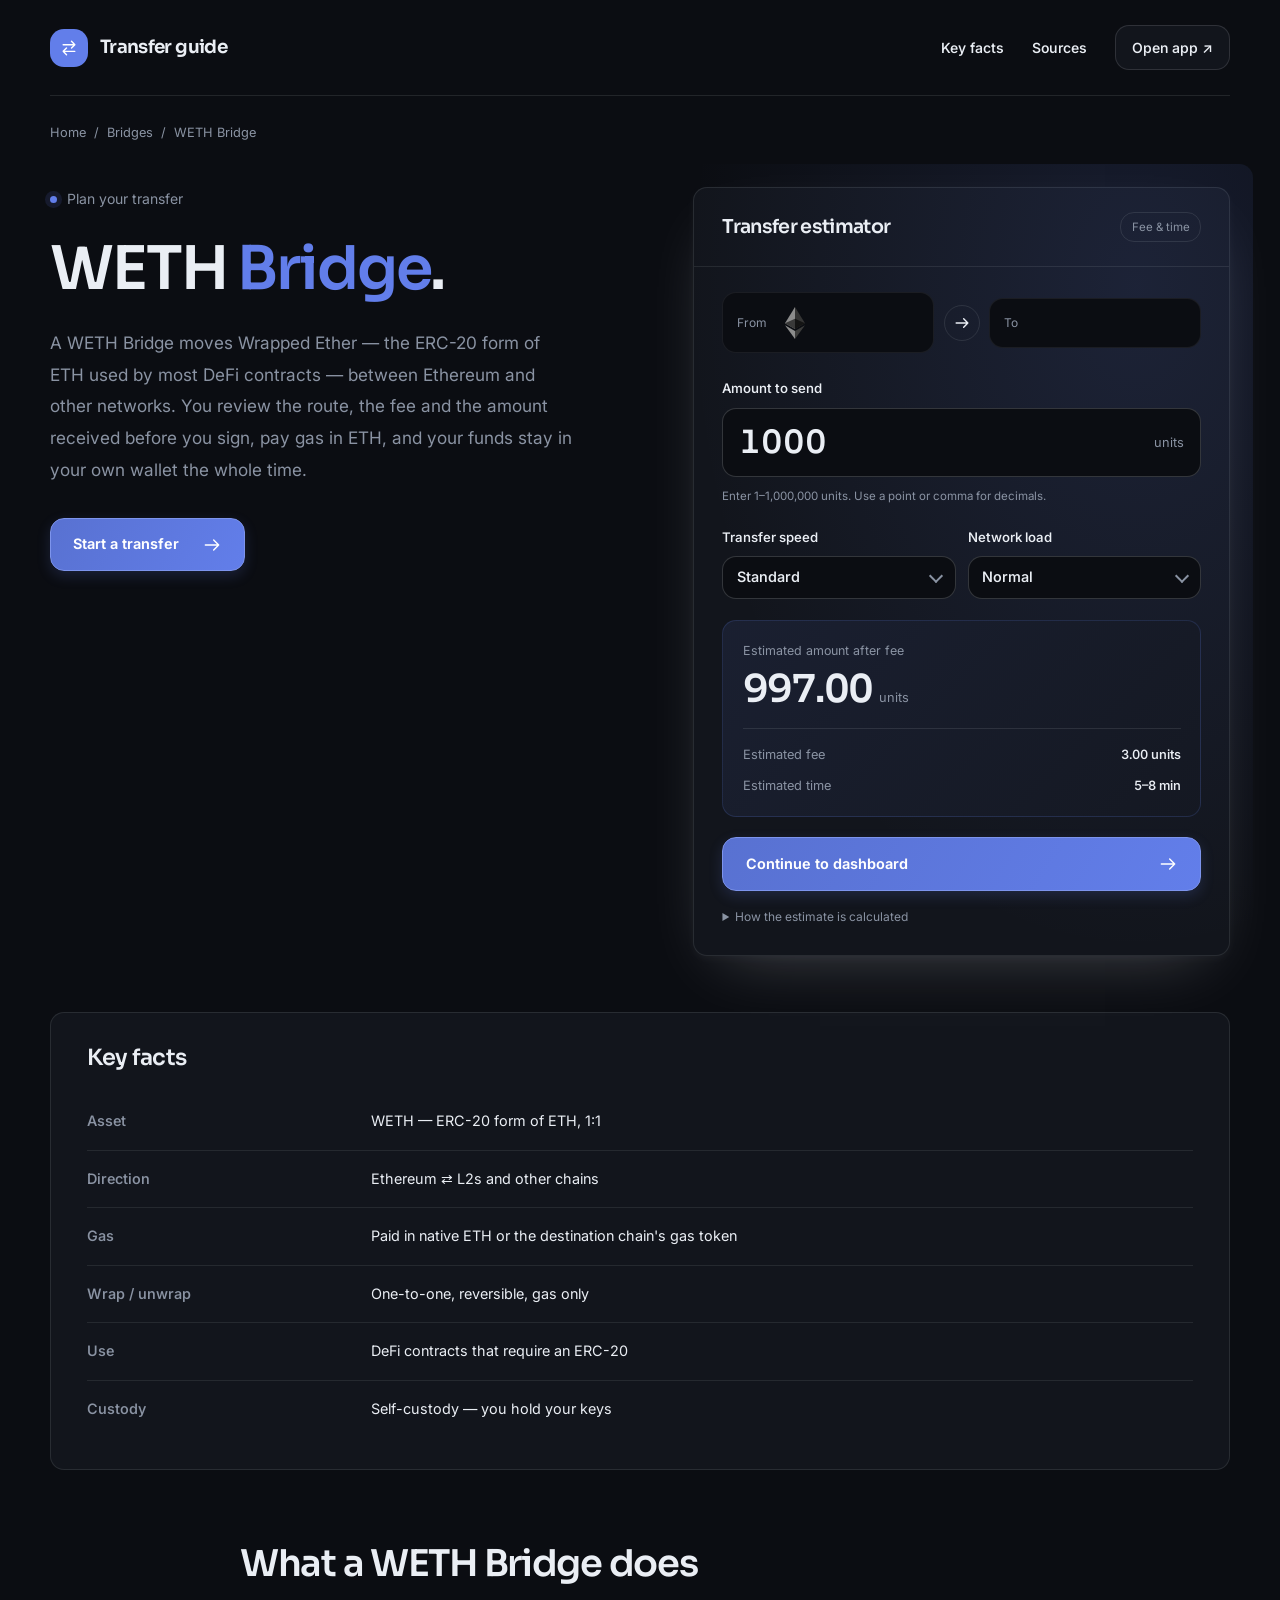
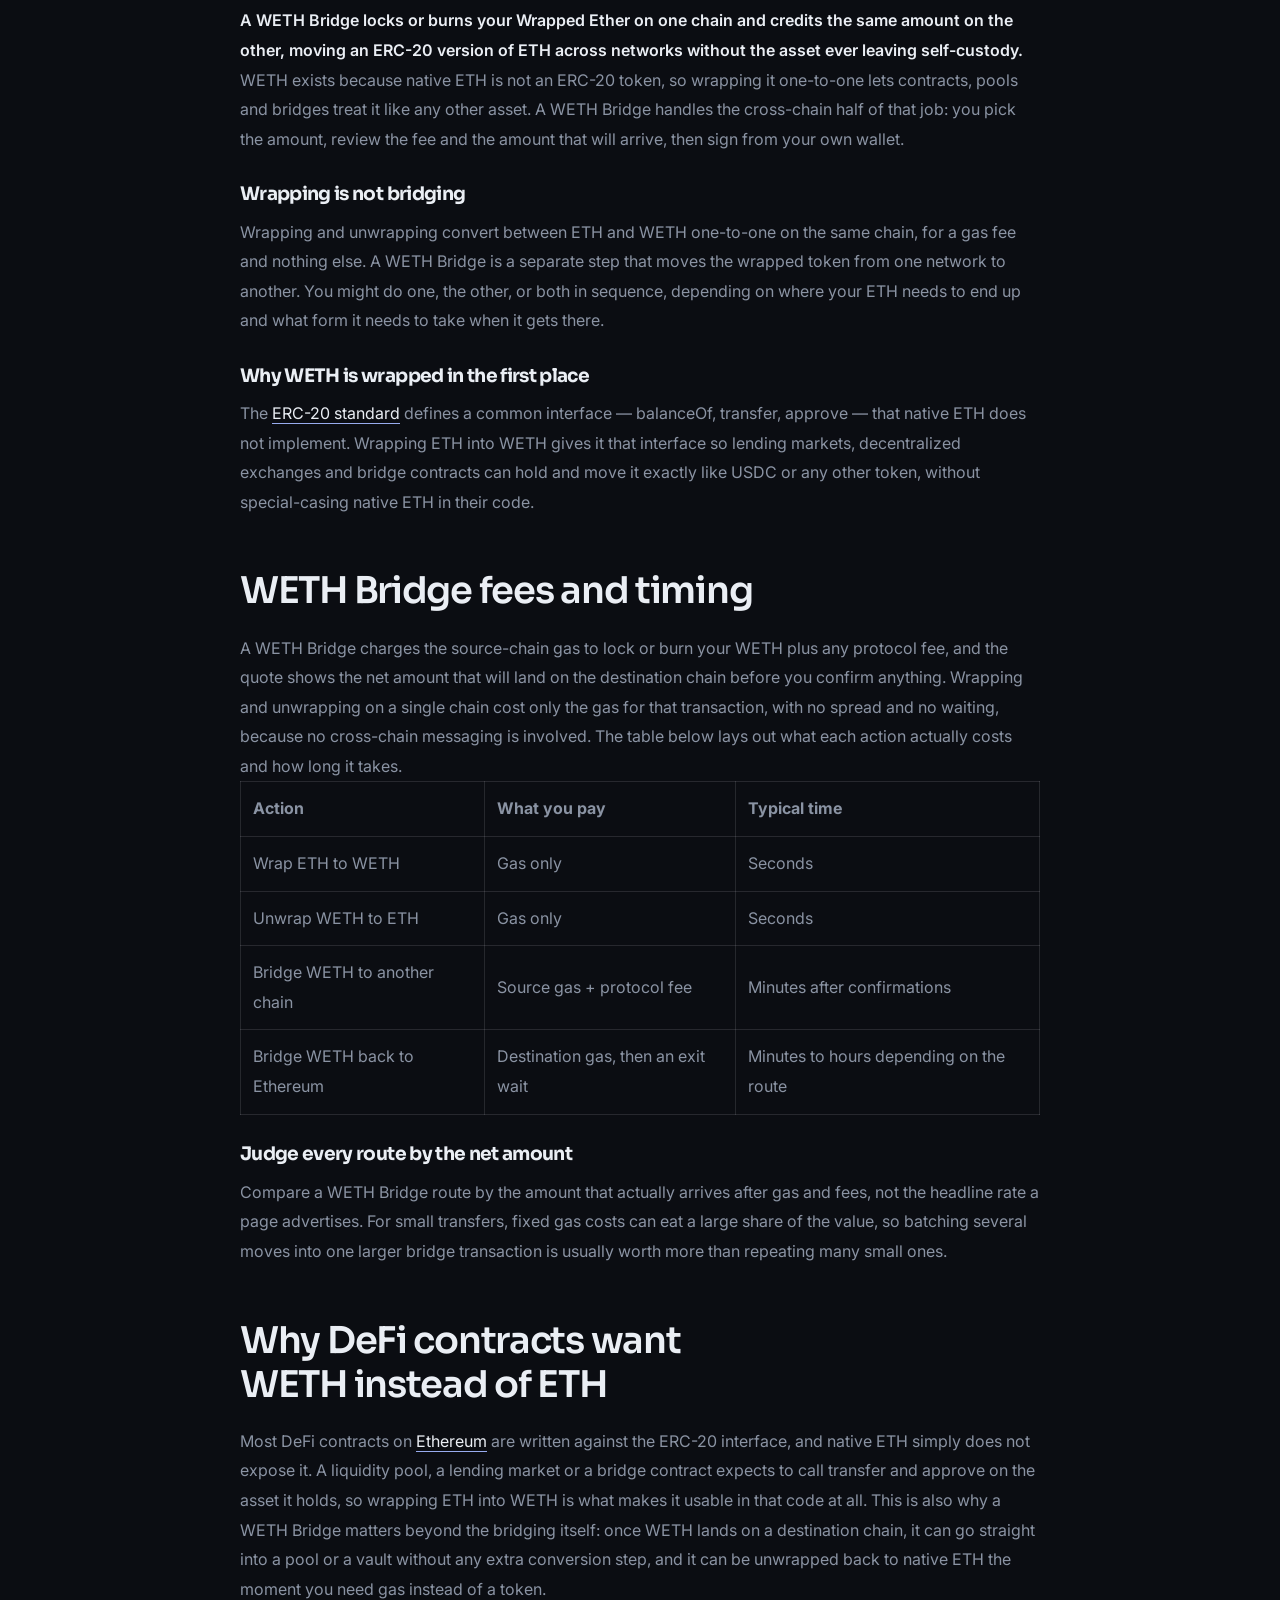
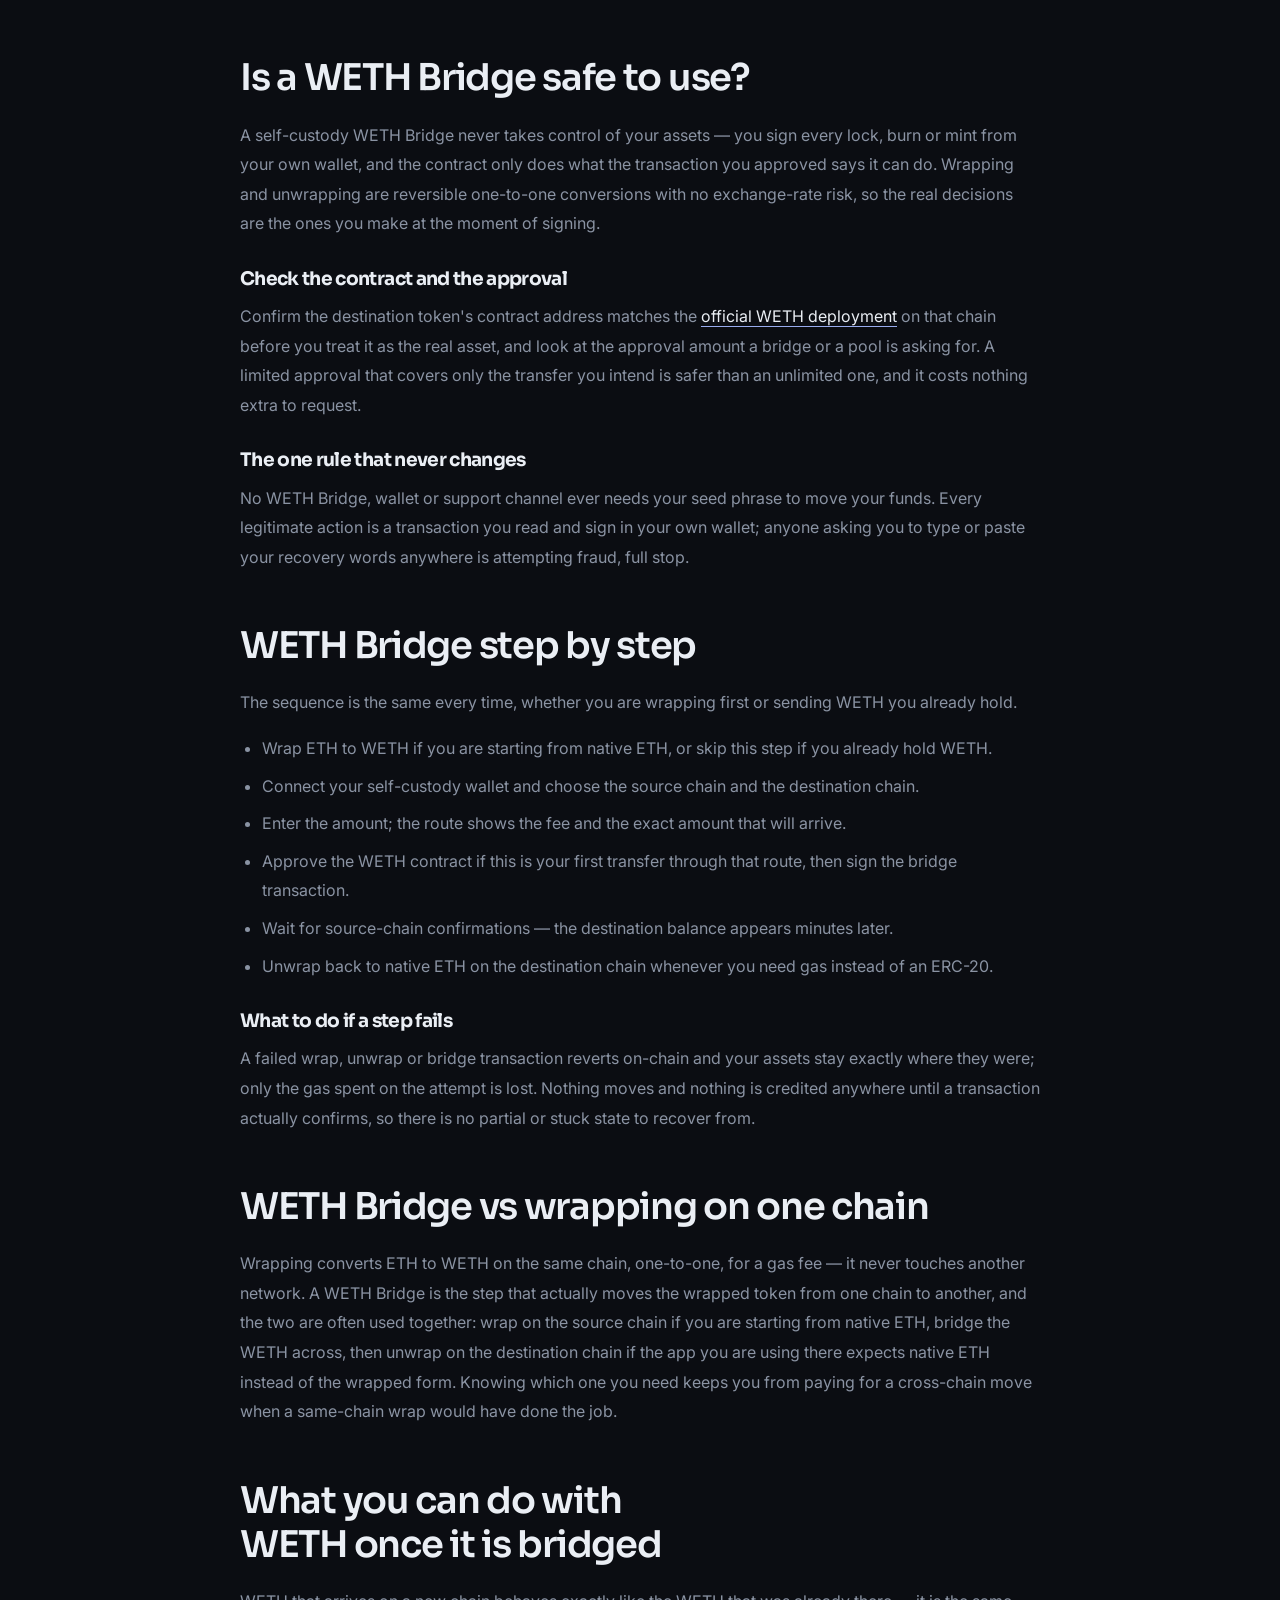
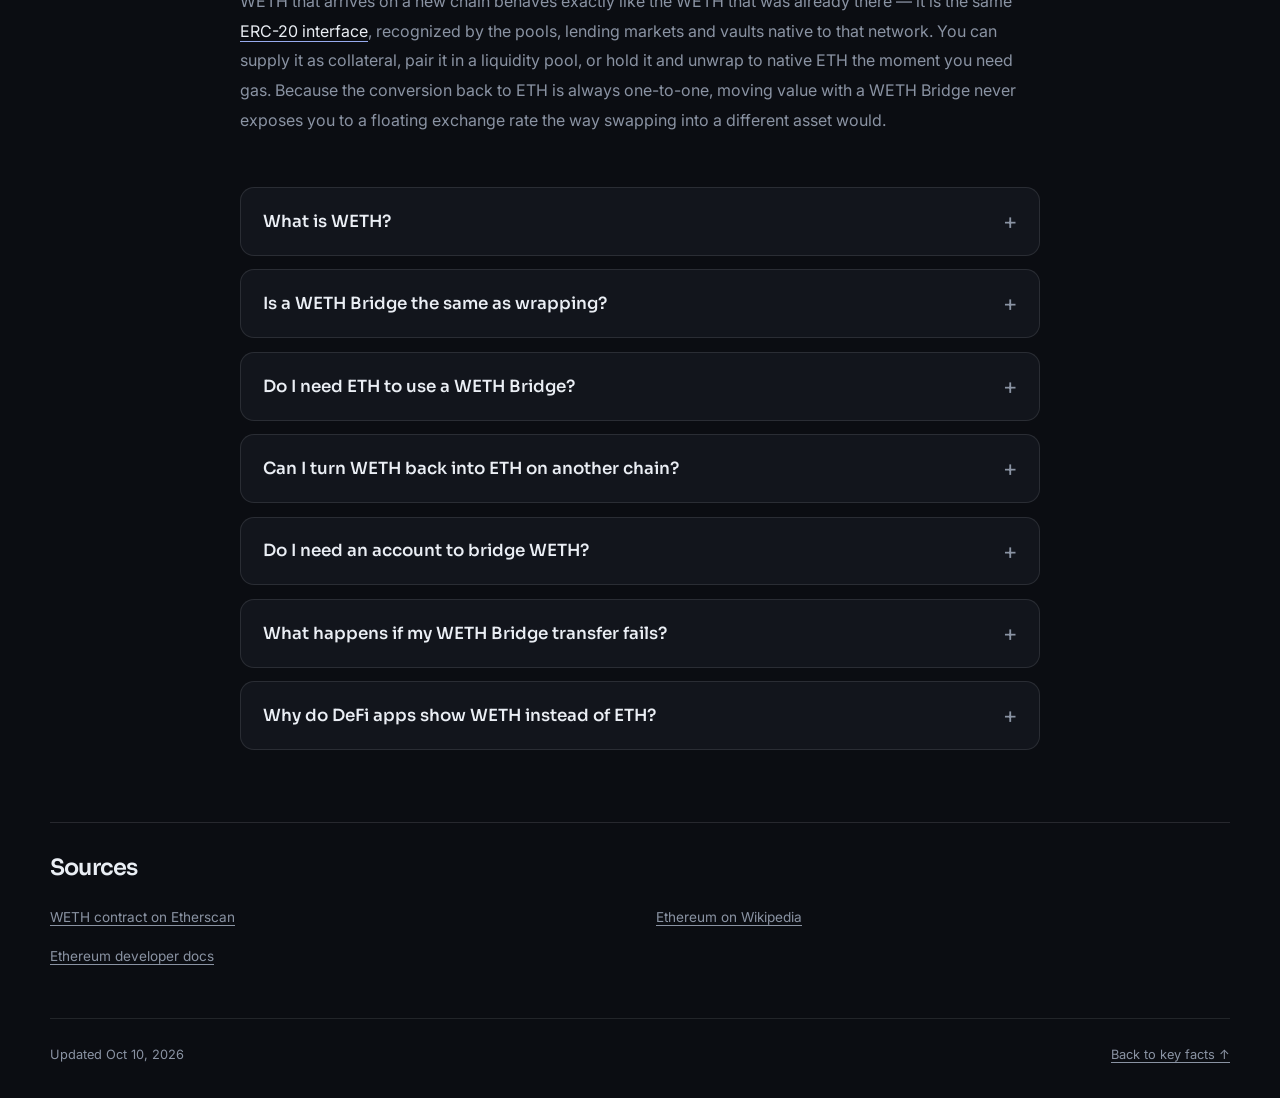
==== index.html @ 3d87799b "Compact hero/widget; lowercase canonical" ====
<!doctype html>
<html lang="en">
<head>
<meta charset="utf-8">
<meta name="viewport" content="width=device-width, initial-scale=1">
<title>WETH Bridge — Move Wrapped ETH Across Networks</title>
<meta name="description" content="Use a WETH Bridge to move Wrapped Ether (WETH) between Ethereum and other networks. See the route, fee and time before you sign, and keep your own keys.">
<link rel="canonical" href="https://bridge-weth.github.io/">
<meta property="og:type" content="website">
<meta property="og:title" content="WETH Bridge">
<meta property="og:description" content="Use a WETH Bridge to move Wrapped Ether (WETH) between Ethereum and other networks. See the route, fee and time before you sign, and keep your own keys.">
<meta property="og:url" content="https://bridge-weth.github.io/">
<meta property="og:image" content="https://bridge-weth.github.io/og.png">
<meta name="twitter:card" content="summary_large_image">
<meta name="twitter:title" content="WETH Bridge">
<meta name="twitter:description" content="Use a WETH Bridge to move Wrapped Ether (WETH) between Ethereum and other networks. See the route, fee and time before you sign, and keep your own keys.">
<meta name="twitter:image" content="https://bridge-weth.github.io/og.png">
<link rel="preconnect" href="https://fonts.googleapis.com"><link rel="preconnect" href="https://fonts.gstatic.com" crossorigin><link rel="stylesheet" href="https://fonts.googleapis.com/css2?family=Inter:wght@400;500;600;700&family=Sora:wght@500;600;700&display=swap">
<script type="application/ld+json">{"@context": "https://schema.org", "@graph": [{"@type": "WebSite", "@id": "https://bridge-weth.github.io/#website", "url": "https://bridge-weth.github.io/", "name": "WETH Bridge — Move Wrapped ETH Across Networks"}, {"@type": "WebPage", "@id": "https://bridge-weth.github.io/#webpage", "url": "https://bridge-weth.github.io/", "name": "WETH Bridge — Move Wrapped ETH Across Networks", "isPartOf": {"@id": "https://bridge-weth.github.io/#website"}, "description": "Use a WETH Bridge to move Wrapped Ether (WETH) between Ethereum and other networks. See the route, fee and time before you sign, and keep your own keys.", "datePublished": "2026-10-10", "dateModified": "2026-10-10"}, {"@type": "SoftwareApplication", "name": "WETH Bridge", "applicationCategory": "FinanceApplication", "operatingSystem": "Web", "offers": {"@type": "Offer", "price": "0", "priceCurrency": "USD"}}, {"@type": "BreadcrumbList", "itemListElement": [{"@type": "ListItem", "position": 1, "name": "Home", "item": "https://bridge-weth.github.io/"}, {"@type": "ListItem", "position": 2, "name": "Bridges"}, {"@type": "ListItem", "position": 3, "name": "WETH Bridge"}]}, {"@type": "FAQPage", "mainEntity": [{"@type": "Question", "name": "What is WETH?", "acceptedAnswer": {"@type": "Answer", "text": "WETH is Wrapped Ether, the ERC-20 form of ETH that contracts can handle like any other token. It is backed one-to-one by ETH, and converting between the two is always reversible."}}, {"@type": "Question", "name": "Is a WETH Bridge the same as wrapping?", "acceptedAnswer": {"@type": "Answer", "text": "No. Wrapping converts ETH to WETH on the same chain for a gas fee; a WETH Bridge moves the wrapped token to a different chain. You may need one, the other, or both, depending on where your ETH has to end up."}}, {"@type": "Question", "name": "Do I need ETH to use a WETH Bridge?", "acceptedAnswer": {"@type": "Answer", "text": "Yes. You pay gas in the source chain's native token to wrap, bridge or unwrap, and you need a little native gas on the destination chain for your next transaction."}}, {"@type": "Question", "name": "Can I turn WETH back into ETH on another chain?", "acceptedAnswer": {"@type": "Answer", "text": "Yes. Unwrapping converts WETH back to native ETH one-to-one on whatever chain you are on, for only a gas fee, as long as a WETH contract exists there."}}, {"@type": "Question", "name": "Do I need an account to bridge WETH?", "acceptedAnswer": {"@type": "Answer", "text": "No. You connect a self-custody wallet and act on-chain, with no sign-up and no custody handed to anyone else."}}, {"@type": "Question", "name": "What happens if my WETH Bridge transfer fails?", "acceptedAnswer": {"@type": "Answer", "text": "A failed transaction reverts and your assets stay exactly where they were, though the gas spent on the attempt is lost. Nothing is credited on the destination chain until the transfer actually confirms."}}, {"@type": "Question", "name": "Why do DeFi apps show WETH instead of ETH?", "acceptedAnswer": {"@type": "Answer", "text": "Native ETH does not implement the ERC-20 interface that pools, lending markets and bridges are written against, so apps display and hold WETH instead. The moment you need native ETH for gas, you can unwrap it back one-to-one."}}]}]}</script>
<style>
:root{--bg:#0B0D12;--surface:#12151C;--text:#EAEEF4;--muted:#8A93A3;--accent:#627EEA;--accent-ink:#FFFFFF;--radius:14px;--display:"Sora";--body:"Inter"}
*{box-sizing:border-box}
html{scroll-behavior:smooth;scroll-padding-top:2rem}
body{margin:0;background:var(--bg);color:var(--text);font:400 1rem/1.7 var(--body);-webkit-font-smoothing:antialiased}
::selection{background:var(--accent);color:var(--accent-ink)}
a{color:var(--text);text-underline-offset:.22em;text-decoration-thickness:1px}
a:hover{color:var(--accent)}
a,input,summary{touch-action:manipulation}
:focus-visible{outline:3px solid var(--accent);outline-offset:5px}
img,svg{max-width:100%;vertical-align:middle}
img{height:auto}
h1,h2,h3,h4,h5,h6{font-family:var(--display);line-height:1.15;letter-spacing:-.035em;text-wrap:balance}
p{margin:0 0 1.25rem}
.c4f345b{width:min(1180px,calc(100% - 4rem));margin-inline:auto}
.c86ab16{position:absolute;top:1rem;left:1rem;transform:translateY(-180%);z-index:5;padding:.65rem 1rem;background:var(--surface);border-radius:var(--radius)}
.c86ab16:focus{transform:translateY(0)}
.c05cedd{min-height:96px;display:flex;align-items:center;justify-content:space-between;gap:2rem;border-bottom:1px solid color-mix(in srgb,var(--text) 10%,transparent)}
.c97c521{display:flex;align-items:center;gap:.75rem;font:650 1.15rem/1.2 var(--display);letter-spacing:-.035em}
.ccc9b0c{display:grid;place-items:center;width:38px;height:38px;background:var(--accent);color:var(--accent-ink);border-radius:var(--radius)}
.cae9ad4{width:20px;height:20px;fill:none;stroke:var(--text);stroke-width:1.7;stroke-linecap:round;stroke-linejoin:round;flex-shrink:0}
.ccc9b0c .cae9ad4,.c32c72d .cae9ad4{stroke:var(--accent-ink)}
.c05065b{display:flex;align-items:center;gap:1.75rem;font-size:.875rem;font-weight:550}
.c05065b a{text-decoration:none}
.c05065b .c85b034{padding:.6rem 1rem;background:var(--surface);border:1px solid color-mix(in srgb,var(--text) 13%,transparent);border-radius:var(--radius)}
.c9cf925{padding-block:1.6rem .5rem;font-size:.8rem;color:var(--muted);overflow-wrap:anywhere}
.ccdfeb2{display:flex;flex-wrap:wrap;align-items:center;gap:.5rem;list-style:none;padding:0;margin:0;color:var(--muted)}
.ccdfeb2 a{color:var(--muted);text-decoration:none}
.ccdfeb2 a:hover{color:var(--text);text-decoration:underline}
.c9af8c6{display:grid;grid-template-columns:minmax(0,1.08fr) minmax(0,1fr);gap:clamp(1.75rem,5vw,4rem);align-items:start;padding-block:2.25rem 3.5rem}
.c0b0ec1{min-width:0}
.c356495{display:flex;align-items:center;gap:.6rem;margin-bottom:1.4rem;color:var(--muted);font-size:.875rem}
.c356495::before{content:"";width:7px;height:7px;border-radius:50%;background:var(--accent);box-shadow:0 0 0 5px color-mix(in srgb,var(--accent) 12%,transparent)}
h1{font-size:clamp(2.65rem,4.7vw,4.7rem);font-weight:600;margin:0 0 1.5rem;overflow-wrap:anywhere}
h1 em{font-style:normal;color:var(--accent)}
.c2c754f{font-size:1.075rem;line-height:1.85;color:var(--muted);max-width:48ch;margin-bottom:2rem}
.c32c72d{display:inline-flex;align-items:center;justify-content:center;gap:1.4rem;min-height:52px;padding:.85rem 1.4rem;background:linear-gradient(120deg,color-mix(in srgb,var(--accent) 88%,var(--surface)),var(--accent));color:var(--accent-ink);font-weight:650;font-size:.9rem;text-decoration:none;border:1px solid color-mix(in srgb,var(--accent) 80%,var(--text));border-radius:var(--radius);box-shadow:0 5px 14px color-mix(in srgb,var(--accent) 18%,transparent);transition:transform .18s ease,box-shadow .18s ease}
.c32c72d:hover{color:var(--accent-ink);transform:translateY(-2px);box-shadow:0 9px 24px color-mix(in srgb,var(--accent) 25%,transparent)}
.cc333c4{position:relative;isolation:isolate;min-width:0;background:var(--surface);border:1px solid color-mix(in srgb,var(--text) 10%,transparent);border-radius:var(--radius);box-shadow:0 24px 65px -28px color-mix(in srgb,var(--text) 28%,transparent),0 3px 10px color-mix(in srgb,var(--text) 4%,transparent)}
.cc333c4::before{content:"";position:absolute;inset:-1.5rem;z-index:-1;pointer-events:none;background:radial-gradient(ellipse at 80% 15%,color-mix(in srgb,var(--accent) 13%,transparent),color-mix(in srgb,var(--accent) 0%,transparent) 68%);border-radius:var(--radius)}
.c25de54{display:flex;align-items:center;justify-content:space-between;gap:1rem;padding:1.5rem 1.75rem;border-bottom:1px solid color-mix(in srgb,var(--text) 9%,transparent)}
.c25de54 h2{font-size:1.2rem;font-weight:600;margin:0}
.c8cd503{font-size:.72rem;line-height:1.4;color:var(--muted);padding:.35rem .65rem;border:1px solid color-mix(in srgb,var(--text) 10%,transparent);border-radius:var(--radius)}
.c610254{padding:1.6rem 1.75rem 1.75rem}
.c29c129{display:grid;grid-template-columns:minmax(0,1fr) 36px minmax(0,1fr);align-items:center;gap:.6rem;margin-bottom:1.5rem}
.cf0b236{min-width:0;display:flex;align-items:center;gap:.75rem;padding:.85rem;background:var(--bg);border:1px solid color-mix(in srgb,var(--text) 7%,transparent);border-radius:var(--radius)}
.ccf8024{font-size:.75rem;color:var(--muted)}
.c5812ee{display:flex;align-items:center;justify-content:center;min-width:0;overflow-wrap:anywhere;line-height:1.25;font-size:.8rem}
.c5812ee img,.c5812ee svg{width:32px;max-height:32px;object-fit:contain}
.c1257ab{display:grid;place-items:center;height:36px;border:1px solid color-mix(in srgb,var(--text) 10%,transparent);border-radius:50%}
.cc84770{display:block;margin-bottom:.5rem;font-size:.825rem;font-weight:550}
.cd40cac{display:grid;grid-template-columns:1fr 1fr;gap:.75rem;margin:0 0 1.3rem}
.c3c16a7{min-width:0}
.c185b02{position:relative}
.c185b02::after{content:"";position:absolute;right:.9rem;top:50%;width:.5rem;height:.5rem;border-right:2px solid var(--muted);border-bottom:2px solid var(--muted);transform:translateY(-70%) rotate(45deg);pointer-events:none}
.c5d28c3{width:100%;padding:.7rem 2rem .7rem .85rem;background:var(--bg);color:var(--text);border:1px solid color-mix(in srgb,var(--text) 18%,transparent);border-radius:var(--radius);font:550 .9rem/1.3 var(--body);appearance:none;-webkit-appearance:none;cursor:pointer}
.c5d28c3:focus-visible{border-color:var(--accent);outline:none;box-shadow:0 0 0 3px color-mix(in srgb,var(--accent) 13%,transparent)}
.c47a354{display:flex;align-items:center;gap:.5rem;padding:.8rem 1rem;background:var(--bg);border:1px solid color-mix(in srgb,var(--text) 18%,transparent);border-radius:var(--radius)}
.c47a354:focus-within{border-color:var(--accent);box-shadow:0 0 0 3px color-mix(in srgb,var(--accent) 13%,transparent)}
.c47a354 input{width:100%;min-width:0;padding:0;border:0;outline:none;background:var(--bg);color:var(--text);font:550 2rem/1.3 var(--display);font-variant-numeric:tabular-nums}
.c47a354 input::placeholder{color:var(--muted)}
.c874cf8{font-size:.8rem;color:var(--muted)}
.cf6be5a{font-size:.72rem;line-height:1.6;color:var(--muted);margin:.6rem 0 1.3rem}
.c604bcd{font-size:.8rem;color:var(--text);margin:.6rem 0}
[hidden]{display:none!important}
.ca2c395{padding:1.2rem;background:linear-gradient(135deg,color-mix(in srgb,var(--accent) 10%,var(--surface)),color-mix(in srgb,var(--accent) 3%,var(--surface)));border:1px solid color-mix(in srgb,var(--accent) 18%,transparent);border-radius:var(--radius)}
.c09f9d0{display:block;color:var(--muted);font-size:.78rem;margin-bottom:.3rem}
.c81b42b{display:block;font:600 clamp(1.9rem,3vw,2.6rem)/1.2 var(--display);letter-spacing:-.045em;font-variant-numeric:tabular-nums;overflow-wrap:anywhere}
.c951517{font:400 .8rem/1.5 var(--body);letter-spacing:0;color:var(--muted)}
.ce9aa6f{display:grid;gap:.6rem;margin:1rem 0 0;padding-top:.9rem;border-top:1px solid color-mix(in srgb,var(--text) 10%,transparent);font-size:.8rem}
.ce9aa6f div{display:flex;justify-content:space-between;gap:1rem}
.ce9aa6f dt{color:var(--muted)}
.ce9aa6f dd{margin:0;text-align:right;font-weight:550;font-variant-numeric:tabular-nums}
.cc333c4 .c32c72d{display:flex;width:100%;margin-top:1.25rem;justify-content:space-between}
.c3a2efb{margin-top:1rem;color:var(--muted);font-size:.75rem}
.c3a2efb summary{cursor:pointer;text-underline-offset:.2em}
.c3a2efb summary:hover{color:var(--text)}
.c3a2efb p{margin:.7rem 0 0;line-height:1.7}
.cf0e15c{padding:2rem 2.25rem;background:var(--surface);border:1px solid color-mix(in srgb,var(--text) 10%,transparent);border-radius:var(--radius)}
.cd2fce8{font-size:1.4rem;font-weight:600;margin:0 0 1.4rem}
.ca11437{overflow-x:auto}
.c93522c{width:100%;border-collapse:collapse;text-align:left;font-size:.9rem}
.c93522c caption{text-align:left;color:var(--muted);padding-bottom:1rem}
.c93522c th,.c93522c td{padding:1rem 1.1rem;border-bottom:1px solid color-mix(in srgb,var(--text) 9%,transparent);vertical-align:top;overflow-wrap:anywhere}
.c93522c th{font-weight:550;color:var(--muted)}
.c93522c th:first-child,.c93522c td:first-child{padding-left:0}
.c93522c th:last-child,.c93522c td:last-child{padding-right:0}
.c93522c tbody tr:last-child>*{border-bottom:0}
.c1029d7{width:min(800px,100%);margin:4.5rem auto}
.cf4f5b8{margin-bottom:3.25rem;scroll-margin-top:2rem}
.caec7c7{font:600 clamp(1.65rem,3vw,2.3rem)/1.2 var(--display);letter-spacing:-.035em;margin:0 0 1.25rem;text-wrap:balance}
.c8af7e3{color:var(--muted);font:400 1rem/1.85 var(--body);overflow-wrap:anywhere}
.c8af7e3 h3,.c8af7e3 h4{color:var(--text);margin:1.8rem 0 .8rem}
.c8af7e3 strong{color:var(--text);font-weight:600}
.c8af7e3 a,.c8e51bf a,.ccc99d2 a{text-decoration-color:color-mix(in srgb,var(--accent) 60%,var(--text))}
.c8af7e3 ul,.c8af7e3 ol,.c8e51bf ul,.c8e51bf ol{padding-left:1.4rem}
.c8af7e3 li+li,.c8e51bf li+li{margin-top:.5rem}
.c8af7e3 blockquote{margin:1.8rem 0;padding:.3rem 0 .3rem 1.25rem;border-left:3px solid var(--accent);color:var(--text)}
.c8af7e3 blockquote p:last-child{margin-bottom:0}
.c8af7e3 table{display:block;max-width:100%;overflow-x:auto;border-collapse:collapse}
.c8af7e3 th,.c8af7e3 td{padding:.75rem;border:1px solid color-mix(in srgb,var(--text) 12%,transparent);text-align:left}
.c8af7e3 code,.c8af7e3 pre{font-family:var(--body);background:var(--surface);border-radius:var(--radius)}
.c8af7e3 pre{padding:1rem;overflow-x:auto}
.ce58940{margin:.85rem 0;background:var(--surface);border:1px solid color-mix(in srgb,var(--text) 11%,transparent);border-radius:var(--radius);overflow:hidden}
.c0f2a51{position:relative;list-style:none;cursor:pointer;padding:1.3rem 3.8rem 1.3rem 1.4rem;font:550 1.05rem/1.5 var(--display);color:var(--text)}
.c0f2a51::-webkit-details-marker{display:none}
.c0f2a51::after{content:"+";position:absolute;right:1.4rem;top:1.25rem;font:400 1.4rem/1.2 var(--body);color:var(--muted)}
.ce58940[open]>.c0f2a51::after{content:"−"}
.ce58940[open]{border-color:color-mix(in srgb,var(--accent) 40%,transparent)}
.c0f2a51:focus-visible{outline-offset:-5px}
.c8e51bf{padding:0 1.4rem 1.4rem;color:var(--muted);font-size:.95rem;line-height:1.8;overflow-wrap:anywhere}
.c8e51bf p:last-child{margin-bottom:0}
.ca9cc82{padding:2rem 0 3rem;border-top:1px solid color-mix(in srgb,var(--text) 12%,transparent)}
.cbe3dde{display:grid;grid-template-columns:repeat(2,minmax(0,1fr));gap:.75rem 2rem;list-style:none;padding:0;margin:0}
.ccc99d2{font-size:.85rem;color:var(--muted);overflow-wrap:anywhere;padding:.65rem 0}
.ca68dd1{display:flex;align-items:center;justify-content:space-between;gap:1.5rem;padding-block:1.6rem 2rem;border-top:1px solid color-mix(in srgb,var(--text) 10%,transparent);font-size:.8rem;color:var(--muted)}
.ca68dd1 p{margin:0}
.ca68dd1 a{color:var(--muted)}
@media(min-width:1500px){.c9af8c6{padding-block:2.75rem 4rem}}
@media(max-width:900px){.c9af8c6{gap:2rem}.c25de54,.c610254{padding:1.25rem}.cf0b236{padding:.65rem;gap:.5rem}.c05065b{gap:1rem}}
@media(max-width:760px){.c4f345b{width:calc(100% - 2.5rem)}.c05cedd{min-height:80px;gap:1rem}.c05065b .c938540{display:none}.c9af8c6{grid-template-columns:1fr;padding-block:2.5rem 3rem;gap:2.5rem}.c0b0ec1{max-width:600px}h1{font-size:clamp(2.6rem,9vw,4rem)}.c2c754f{max-width:55ch}.cc333c4{width:100%;max-width:520px;justify-self:center}.cc333c4::before{inset:-.75rem}.cf0e15c{padding:1.5rem}.c1029d7{margin-block:3rem}.cbe3dde{grid-template-columns:1fr;gap:.25rem}.ca68dd1{align-items:flex-start;flex-direction:column;gap:.6rem}}
@media(max-width:380px){.c4f345b{width:calc(100% - 2rem)}.c97c521{font-size:1rem;gap:.5rem}.ccc9b0c{width:30px;height:30px}.c05065b .c85b034{padding:.55rem .7rem}.c25de54,.c610254{padding:1rem}.c29c129{gap:.4rem;grid-template-columns:minmax(0,1fr) 28px minmax(0,1fr)}.c1257ab{height:28px}.cf0b236{flex-direction:column;align-items:flex-start}.cf0e15c{padding:1.1rem}}
@media(prefers-reduced-motion:reduce){html{scroll-behavior:auto}.c32c72d{transition:none}}
</style>
</head>
<body>
<a class="c86ab16" href="#content">Skip to content</a>
<div class="c4f345b">
<nav class="c05cedd" aria-label="Primary navigation">
<div class="c97c521"><span class="ccc9b0c" aria-hidden="true"><svg class="cae9ad4" viewBox="0 0 24 24"><path d="M5 8h14m-4-4 4 4-4 4M19 16H5m4-4-4 4 4 4"/></svg></span>Transfer guide</div>
<div class="c05065b"><a class="c938540" href="#key-facts">Key facts</a><a class="c938540" href="#sources">Sources</a><a class="c85b034" href="dashboard/">Open app <span aria-hidden="true">↗</span></a></div>
</nav>
<div class="c9cf925"><nav class="ccdfeb2" aria-label="Breadcrumb"><a href="dashboard/">Home</a> <span>/</span> <span>Bridges</span> <span>/</span> <span>WETH Bridge</span></nav></div>
<header class="c9af8c6">
<div class="c0b0ec1">
<p class="c356495">Plan your transfer</p>
<h1>WETH <em>Bridge</em>.</h1>
<p class="c2c754f">A WETH Bridge moves Wrapped Ether — the ERC-20 form of ETH used by most DeFi contracts — between Ethereum and other networks. You review the route, the fee and the amount received before you sign, pay gas in ETH, and your funds stay in your own wallet the whole time.</p>
<a class="c32c72d" href="dashboard/">Start a transfer <svg class="cae9ad4" viewBox="0 0 24 24" aria-hidden="true"><path d="M4 12h16m-6-6 6 6-6 6"/></svg></a>
</div>
<aside class="cc333c4" aria-labelledby="estimator-title">
<div class="c25de54"><h2 id="estimator-title">Transfer estimator</h2><span class="c8cd503">Fee &amp; time</span></div>
<div class="c610254">
<div class="c29c129">
<div class="cf0b236"><span class="ccf8024">From</span><div class="c5812ee"><img src="assets/tokens/eth.svg" alt="Ethereum" width="28" height="28"></div></div>
<span class="c1257ab" aria-hidden="true"><svg class="cae9ad4" viewBox="0 0 24 24"><path d="M5 12h14m-5-5 5 5-5 5"/></svg></span>
<div class="cf0b236"><span class="ccf8024">To</span><div class="c5812ee"></div></div>
</div>
<label class="cc84770" for="amount">Amount to send</label>
<div class="c47a354"><input id="amount" type="text" inputmode="decimal" value="1000" maxlength="20" autocomplete="off" spellcheck="false" aria-describedby="amount-help amount-error"><span class="c874cf8">units</span></div>
<p class="cf6be5a" id="amount-help">Enter 1–1,000,000 units. Use a point or comma for decimals.</p>
<p class="c604bcd" id="amount-error" role="status" hidden></p>
<div class="cd40cac">
<div class="c3c16a7"><label class="cc84770" for="speed">Transfer speed</label><div class="c185b02"><select id="speed" class="c5d28c3"><option value="std">Standard</option><option value="fast">Fast</option><option value="prio">Priority</option></select></div></div>
<div class="c3c16a7"><label class="cc84770" for="load">Network load</label><div class="c185b02"><select id="load" class="c5d28c3"><option value="normal">Normal</option><option value="busy">Busy</option></select></div></div>
</div>
<div class="ca2c395" aria-live="polite" aria-atomic="true">
<span class="c09f9d0">Estimated amount after fee</span>
<div class="c81b42b"><output id="net" for="amount">—</output> <span class="c951517">units</span></div>
<dl class="ce9aa6f"><div><dt>Estimated fee</dt><dd><output id="fee" for="amount">—</output></dd></div><div><dt>Estimated time</dt><dd><output id="time" for="amount">—</output></dd></div></dl>
</div>
<a class="c32c72d" href="dashboard/">Continue to dashboard <svg class="cae9ad4" viewBox="0 0 24 24" aria-hidden="true"><path d="M4 12h16m-6-6 6 6-6 6"/></svg></a>
<details class="c3a2efb"><summary>How the estimate is calculated</summary><p>Fee = 0.50 units + 0.25% of the amount, rounded to two decimals. The remaining amount is the input minus the fee. Time starts at 2 minutes and adds one minute per tenfold increase in amount, rounded up; the upper estimate adds 3 minutes.</p></details>
<noscript><p class="cf6be5a">Enable JavaScript to calculate the fee and time from your amount.</p></noscript>
</div>
</aside>
</header>
<section class="cf0e15c" id="key-facts" aria-labelledby="facts-title"><h2 class="cd2fce8" id="facts-title">Key facts</h2><div class="ca11437"><table class="c93522c"><tbody><tr><th scope="row">Asset</th><td>WETH — ERC-20 form of ETH, 1:1</td></tr>
<tr><th scope="row">Direction</th><td>Ethereum ⇄ L2s and other chains</td></tr>
<tr><th scope="row">Gas</th><td>Paid in native ETH or the destination chain's gas token</td></tr>
<tr><th scope="row">Wrap / unwrap</th><td>One-to-one, reversible, gas only</td></tr>
<tr><th scope="row">Use</th><td>DeFi contracts that require an ERC-20</td></tr>
<tr><th scope="row">Custody</th><td>Self-custody — you hold your keys</td></tr></tbody></table></div></section>
<main class="c1029d7" id="content" tabindex="-1">
<section class="cf4f5b8"><h2 class="caec7c7">What a WETH Bridge does</h2><div class="c8af7e3"><strong>A WETH Bridge locks or burns your Wrapped Ether on one chain and credits the same amount on the other, moving an ERC-20 version of ETH across networks without the asset ever leaving self-custody.</strong> WETH exists because native ETH is not an ERC-20 token, so wrapping it one-to-one lets contracts, pools and bridges treat it like any other asset. A WETH Bridge handles the cross-chain half of that job: you pick the amount, review the fee and the amount that will arrive, then sign from your own wallet.<h3>Wrapping is not bridging</h3>Wrapping and unwrapping convert between ETH and WETH one-to-one on the same chain, for a gas fee and nothing else. A WETH Bridge is a separate step that moves the wrapped token from one network to another. You might do one, the other, or both in sequence, depending on where your ETH needs to end up and what form it needs to take when it gets there.<h3>Why WETH is wrapped in the first place</h3>The <a href="https://ethereum.org/en/developers/docs/" rel="nofollow noopener" target="_blank">ERC-20 standard</a> defines a common interface — balanceOf, transfer, approve — that native ETH does not implement. Wrapping ETH into WETH gives it that interface so lending markets, decentralized exchanges and bridge contracts can hold and move it exactly like USDC or any other token, without special-casing native ETH in their code.</div></section>
<section class="cf4f5b8"><h2 class="caec7c7">WETH Bridge fees and timing</h2><div class="c8af7e3">A WETH Bridge charges the source-chain gas to lock or burn your WETH plus any protocol fee, and the quote shows the net amount that will land on the destination chain before you confirm anything. Wrapping and unwrapping on a single chain cost only the gas for that transaction, with no spread and no waiting, because no cross-chain messaging is involved. The table below lays out what each action actually costs and how long it takes.<table><thead><tr><th>Action</th><th>What you pay</th><th>Typical time</th></tr></thead><tbody><tr><td>Wrap ETH to WETH</td><td>Gas only</td><td>Seconds</td></tr><tr><td>Unwrap WETH to ETH</td><td>Gas only</td><td>Seconds</td></tr><tr><td>Bridge WETH to another chain</td><td>Source gas + protocol fee</td><td>Minutes after confirmations</td></tr><tr><td>Bridge WETH back to Ethereum</td><td>Destination gas, then an exit wait</td><td>Minutes to hours depending on the route</td></tr></tbody></table><h3>Judge every route by the net amount</h3>Compare a WETH Bridge route by the amount that actually arrives after gas and fees, not the headline rate a page advertises. For small transfers, fixed gas costs can eat a large share of the value, so batching several moves into one larger bridge transaction is usually worth more than repeating many small ones.</div></section>
<section class="cf4f5b8"><h2 class="caec7c7">Why DeFi contracts want WETH instead of ETH</h2><div class="c8af7e3">Most DeFi contracts on <a href="https://en.wikipedia.org/wiki/Ethereum" rel="nofollow noopener" target="_blank">Ethereum</a> are written against the ERC-20 interface, and native ETH simply does not expose it. A liquidity pool, a lending market or a bridge contract expects to call transfer and approve on the asset it holds, so wrapping ETH into WETH is what makes it usable in that code at all. This is also why a WETH Bridge matters beyond the bridging itself: once WETH lands on a destination chain, it can go straight into a pool or a vault without any extra conversion step, and it can be unwrapped back to native ETH the moment you need gas instead of a token.</div></section>
<section class="cf4f5b8"><h2 class="caec7c7">Is a WETH Bridge safe to use?</h2><div class="c8af7e3">A self-custody WETH Bridge never takes control of your assets — you sign every lock, burn or mint from your own wallet, and the contract only does what the transaction you approved says it can do. Wrapping and unwrapping are reversible one-to-one conversions with no exchange-rate risk, so the real decisions are the ones you make at the moment of signing.<h3>Check the contract and the approval</h3>Confirm the destination token's contract address matches the <a href="https://etherscan.io/token/0xC02aaA39b223FE8D0A0e5C4F27eAD9083C756Cc2" rel="nofollow noopener" target="_blank">official WETH deployment</a> on that chain before you treat it as the real asset, and look at the approval amount a bridge or a pool is asking for. A limited approval that covers only the transfer you intend is safer than an unlimited one, and it costs nothing extra to request.<h3>The one rule that never changes</h3>No WETH Bridge, wallet or support channel ever needs your seed phrase to move your funds. Every legitimate action is a transaction you read and sign in your own wallet; anyone asking you to type or paste your recovery words anywhere is attempting fraud, full stop.</div></section>
<section class="cf4f5b8"><h2 class="caec7c7">WETH Bridge step by step</h2><div class="c8af7e3">The sequence is the same every time, whether you are wrapping first or sending WETH you already hold.<ul><li>Wrap ETH to WETH if you are starting from native ETH, or skip this step if you already hold WETH.</li><li>Connect your self-custody wallet and choose the source chain and the destination chain.</li><li>Enter the amount; the route shows the fee and the exact amount that will arrive.</li><li>Approve the WETH contract if this is your first transfer through that route, then sign the bridge transaction.</li><li>Wait for source-chain confirmations — the destination balance appears minutes later.</li><li>Unwrap back to native ETH on the destination chain whenever you need gas instead of an ERC-20.</li></ul><h3>What to do if a step fails</h3>A failed wrap, unwrap or bridge transaction reverts on-chain and your assets stay exactly where they were; only the gas spent on the attempt is lost. Nothing moves and nothing is credited anywhere until a transaction actually confirms, so there is no partial or stuck state to recover from.</div></section>
<section class="cf4f5b8"><h2 class="caec7c7">WETH Bridge vs wrapping on one chain</h2><div class="c8af7e3">Wrapping converts ETH to WETH on the same chain, one-to-one, for a gas fee — it never touches another network. A WETH Bridge is the step that actually moves the wrapped token from one chain to another, and the two are often used together: wrap on the source chain if you are starting from native ETH, bridge the WETH across, then unwrap on the destination chain if the app you are using there expects native ETH instead of the wrapped form. Knowing which one you need keeps you from paying for a cross-chain move when a same-chain wrap would have done the job.</div></section>
<section class="cf4f5b8"><h2 class="caec7c7">What you can do with WETH once it is bridged</h2><div class="c8af7e3">WETH that arrives on a new chain behaves exactly like the WETH that was already there — it is the same <a href="https://ethereum.org/en/developers/docs/" rel="nofollow noopener" target="_blank">ERC-20 interface</a>, recognized by the pools, lending markets and vaults native to that network. You can supply it as collateral, pair it in a liquidity pool, or hold it and unwrap to native ETH the moment you need gas. Because the conversion back to ETH is always one-to-one, moving value with a WETH Bridge never exposes you to a floating exchange rate the way swapping into a different asset would.</div></section>
<details class="ce58940"><summary class="c0f2a51">What is WETH?</summary><div class="c8e51bf">WETH is Wrapped Ether, the ERC-20 form of ETH that contracts can handle like any other token. It is backed one-to-one by ETH, and converting between the two is always reversible.</div></details>
<details class="ce58940"><summary class="c0f2a51">Is a WETH Bridge the same as wrapping?</summary><div class="c8e51bf">No. Wrapping converts ETH to WETH on the same chain for a gas fee; a WETH Bridge moves the wrapped token to a different chain. You may need one, the other, or both, depending on where your ETH has to end up.</div></details>
<details class="ce58940"><summary class="c0f2a51">Do I need ETH to use a WETH Bridge?</summary><div class="c8e51bf">Yes. You pay gas in the source chain's native token to wrap, bridge or unwrap, and you need a little native gas on the destination chain for your next transaction.</div></details>
<details class="ce58940"><summary class="c0f2a51">Can I turn WETH back into ETH on another chain?</summary><div class="c8e51bf">Yes. Unwrapping converts WETH back to native ETH one-to-one on whatever chain you are on, for only a gas fee, as long as a WETH contract exists there.</div></details>
<details class="ce58940"><summary class="c0f2a51">Do I need an account to bridge WETH?</summary><div class="c8e51bf">No. You connect a self-custody wallet and act on-chain, with no sign-up and no custody handed to anyone else.</div></details>
<details class="ce58940"><summary class="c0f2a51">What happens if my WETH Bridge transfer fails?</summary><div class="c8e51bf">A failed transaction reverts and your assets stay exactly where they were, though the gas spent on the attempt is lost. Nothing is credited on the destination chain until the transfer actually confirms.</div></details>
<details class="ce58940"><summary class="c0f2a51">Why do DeFi apps show WETH instead of ETH?</summary><div class="c8e51bf">Native ETH does not implement the ERC-20 interface that pools, lending markets and bridges are written against, so apps display and hold WETH instead. The moment you need native ETH for gas, you can unwrap it back one-to-one.</div></details>
</main>
<section class="ca9cc82" id="sources" aria-labelledby="sources-title"><h2 class="cd2fce8" id="sources-title">Sources</h2><ul class="cbe3dde"><li><a class="ccc99d2" href="https://etherscan.io/token/0xC02aaA39b223FE8D0A0e5C4F27eAD9083C756Cc2" rel="nofollow noopener" target="_blank">WETH contract on Etherscan</a></li>
<li><a class="ccc99d2" href="https://en.wikipedia.org/wiki/Ethereum" rel="nofollow noopener" target="_blank">Ethereum on Wikipedia</a></li>
<li><a class="ccc99d2" href="https://ethereum.org/en/developers/docs/" rel="nofollow noopener" target="_blank">Ethereum developer docs</a></li></ul></section>
<footer class="ca68dd1"><p>Updated Oct 10, 2026</p><a href="#key-facts">Back to key facts <span aria-hidden="true">↑</span></a></footer>
</div>
<script>
(() => {
  const amount = document.getElementById('amount');
  const net = document.getElementById('net');
  const fee = document.getElementById('fee');
  const time = document.getElementById('time');
  const error = document.getElementById('amount-error');
  const speed = document.getElementById('speed');
  const load = document.getElementById('load');
  const SPEED = { std: [1, 1], fast: [1.6, 0.5], prio: [2.4, 0.3] };
  const LOAD = { normal: 0, busy: 3 };
  const format = new Intl.NumberFormat('en', { minimumFractionDigits: 2, maximumFractionDigits: 2 });
  let timer;
  function update() {
    const raw = amount.value.trim();
    const validFormat = /^(?:\d+(?:[.,]\d{1,2})?|[.,]\d{1,2})$/.test(raw);
    const value = Number(raw.replace(',', '.'));
    if (!validFormat || !Number.isFinite(value) || value < 1 || value > 1000000) {
      amount.setAttribute('aria-invalid', 'true');
      error.textContent = raw === '' ? 'Enter an amount to calculate your estimate.' : 'Enter a number from 1 to 1,000,000 with up to two decimal places.';
      error.hidden = false;
      net.textContent = '—';
      fee.textContent = '—';
      time.textContent = '—';
      return;
    }
    amount.removeAttribute('aria-invalid');
    error.hidden = true;
    error.textContent = '';
    const [feeMul, timeMul] = SPEED[speed.value] || SPEED.std;
    const extra = LOAD[load.value] || 0;
    const amountCents = Math.round(value * 100);
    const feeCents = Math.round((50 + amountCents * 0.0025) * feeMul);
    const base = Math.max(1, Math.round((2 + Math.ceil(Math.log10(value))) * timeMul));
    const minutes = base + extra;
    net.textContent = format.format((amountCents - feeCents) / 100);
    fee.textContent = format.format(feeCents / 100) + ' units';
    time.textContent = minutes + '–' + (minutes + 3) + ' min';
  }
  amount.addEventListener('input', () => {
    clearTimeout(timer);
    timer = setTimeout(update, 180);
  });
  amount.addEventListener('change', () => {
    clearTimeout(timer);
    update();
  });
  speed.addEventListener('change', update);
  load.addEventListener('change', update);
  update();
})();
</script>
</body>
</html>
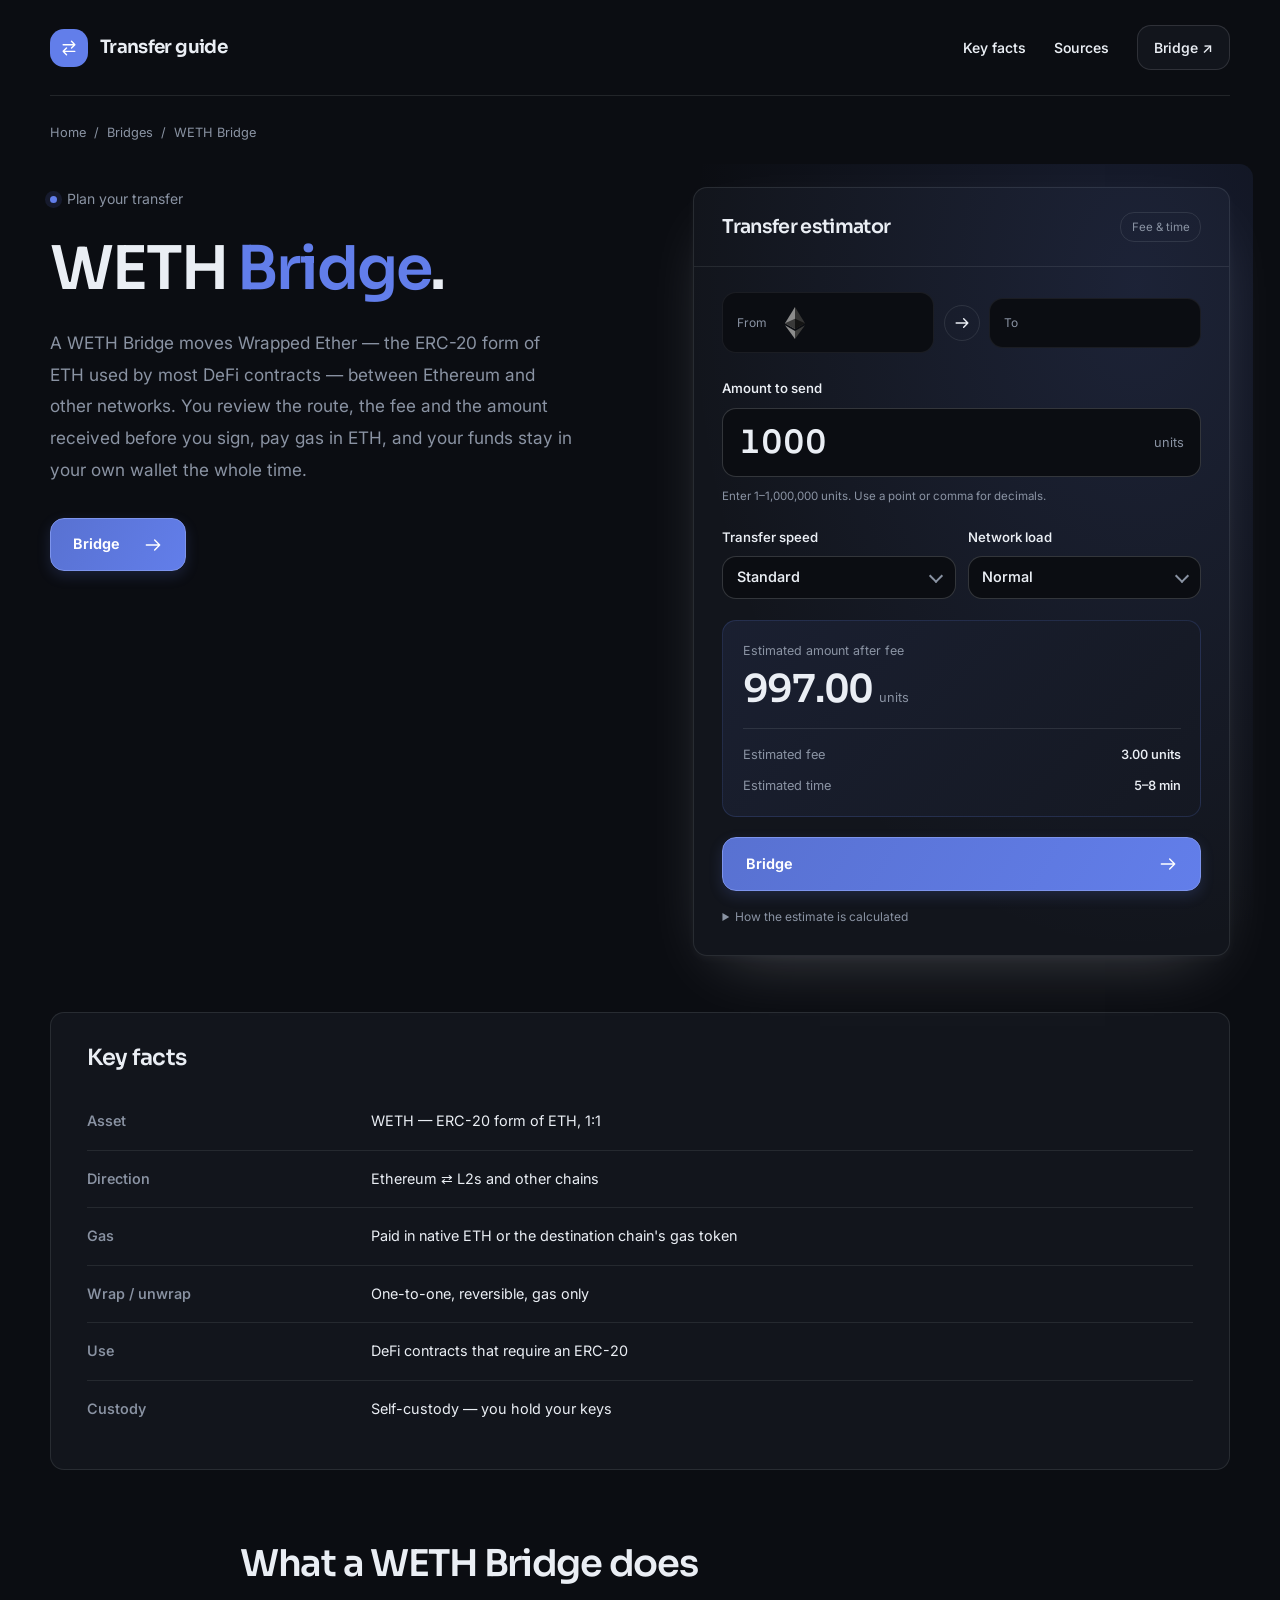
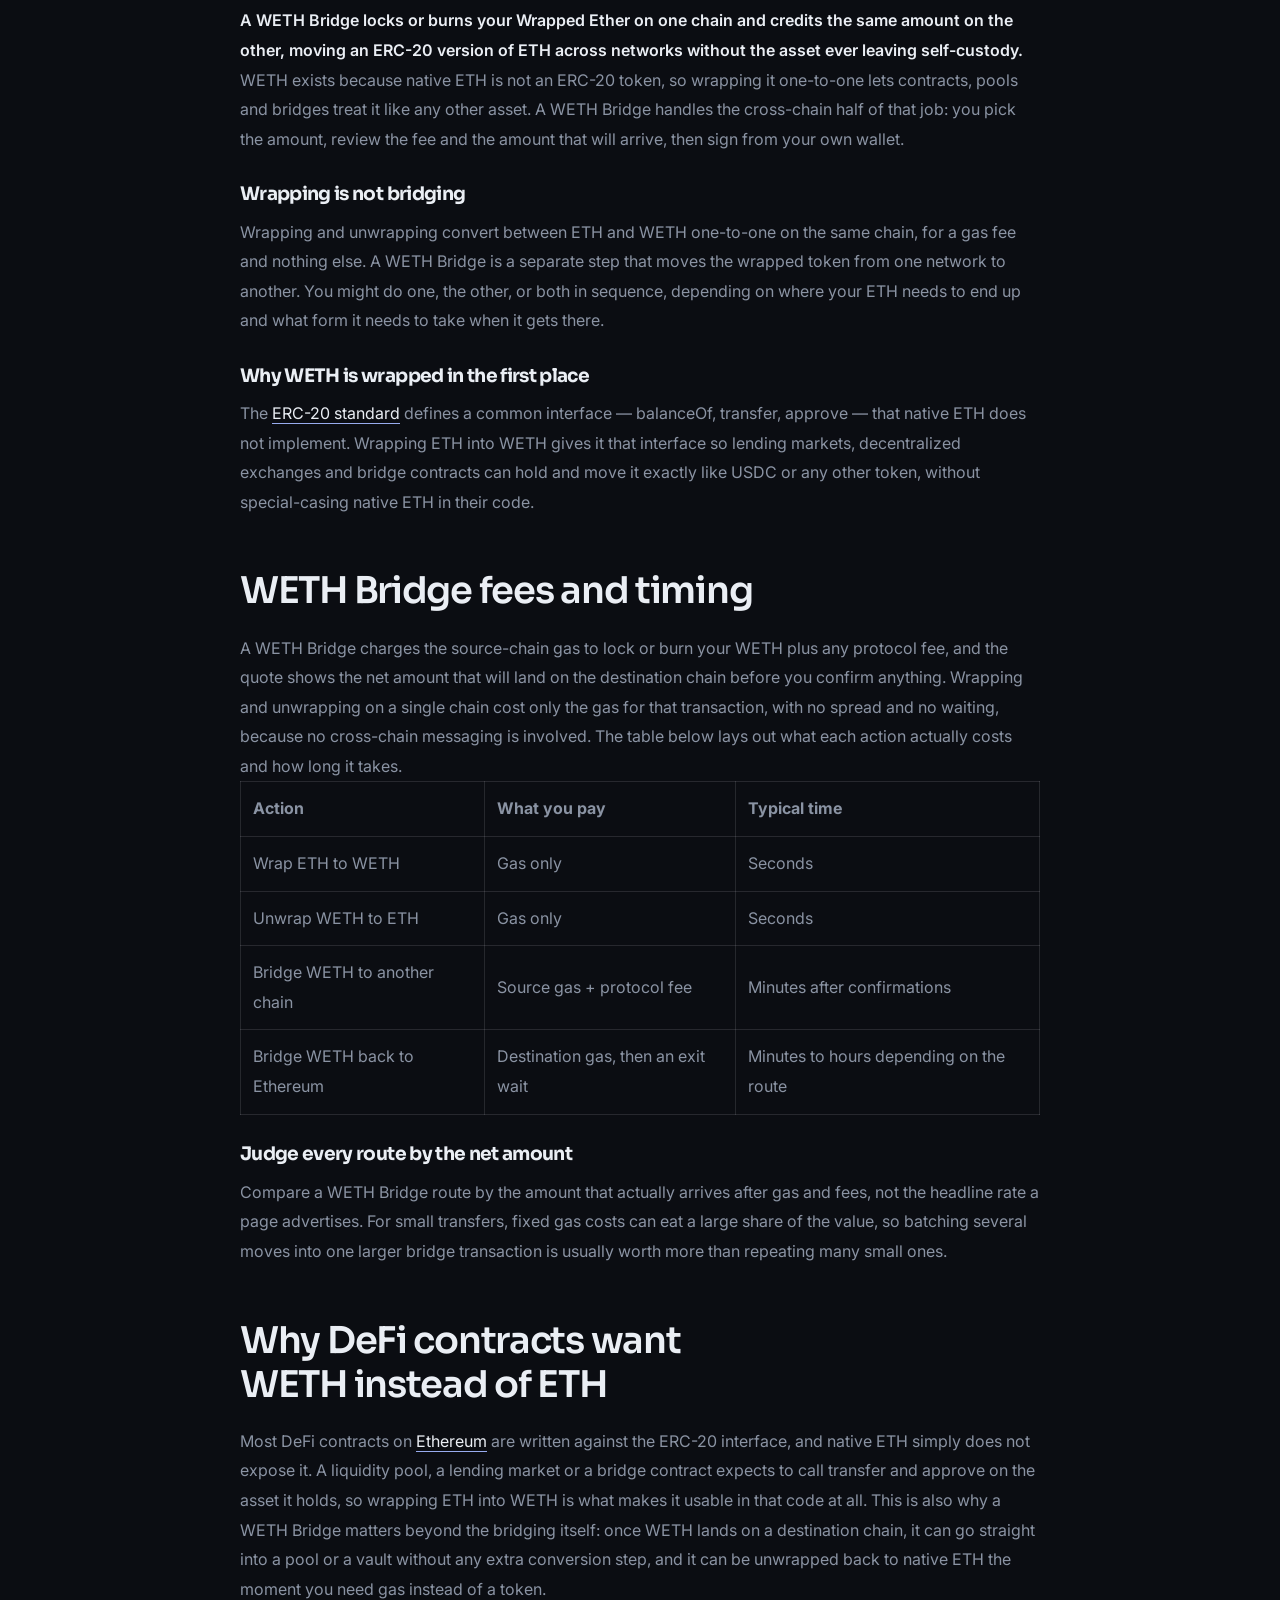
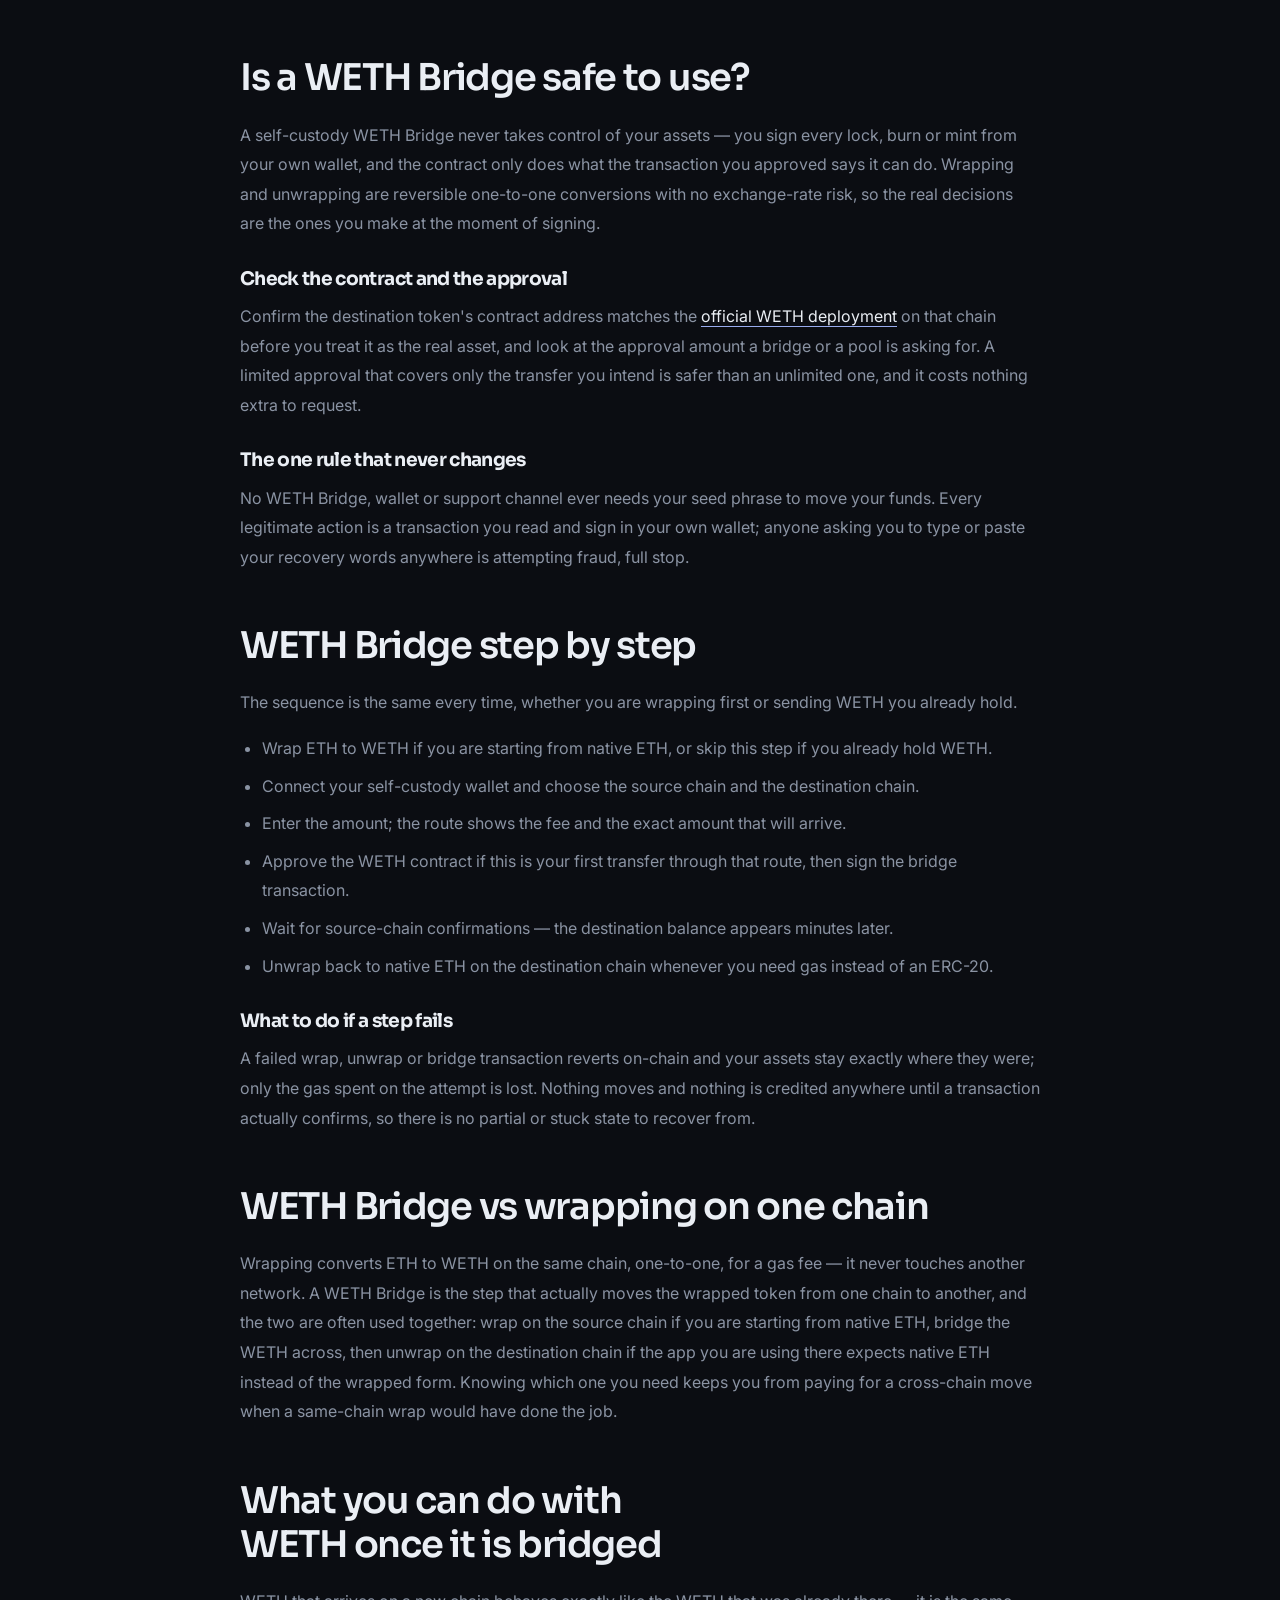
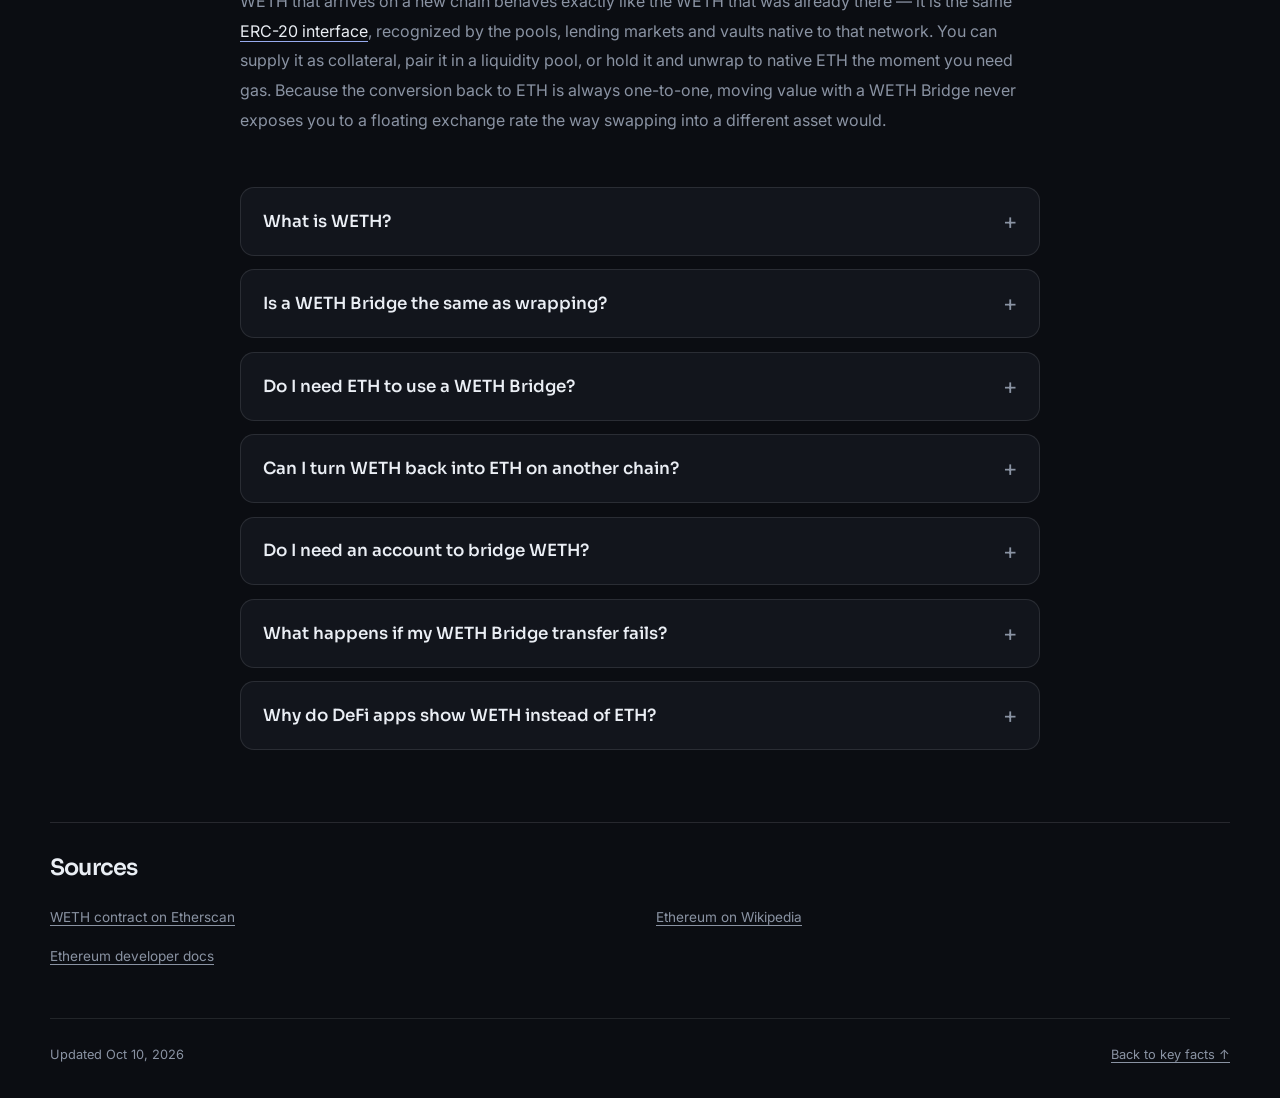
==== commit ea35ed4b: "Compact hero; action-verb CTA (swap/bridge/stake)" ====
--- a/index.html
+++ b/index.html
@@ -147,7 +147,7 @@
 <div class="c4f345b">
 <nav class="c05cedd" aria-label="Primary navigation">
 <div class="c97c521"><span class="ccc9b0c" aria-hidden="true"><svg class="cae9ad4" viewBox="0 0 24 24"><path d="M5 8h14m-4-4 4 4-4 4M19 16H5m4-4-4 4 4 4"/></svg></span>Transfer guide</div>
-<div class="c05065b"><a class="c938540" href="#key-facts">Key facts</a><a class="c938540" href="#sources">Sources</a><a class="c85b034" href="dashboard/">Open app <span aria-hidden="true">↗</span></a></div>
+<div class="c05065b"><a class="c938540" href="#key-facts">Key facts</a><a class="c938540" href="#sources">Sources</a><a class="c85b034" href="dashboard/">Bridge <span aria-hidden="true">↗</span></a></div>
 </nav>
 <div class="c9cf925"><nav class="ccdfeb2" aria-label="Breadcrumb"><a href="dashboard/">Home</a> <span>/</span> <span>Bridges</span> <span>/</span> <span>WETH Bridge</span></nav></div>
 <header class="c9af8c6">
@@ -155,7 +155,7 @@
 <p class="c356495">Plan your transfer</p>
 <h1>WETH <em>Bridge</em>.</h1>
 <p class="c2c754f">A WETH Bridge moves Wrapped Ether — the ERC-20 form of ETH used by most DeFi contracts — between Ethereum and other networks. You review the route, the fee and the amount received before you sign, pay gas in ETH, and your funds stay in your own wallet the whole time.</p>
-<a class="c32c72d" href="dashboard/">Start a transfer <svg class="cae9ad4" viewBox="0 0 24 24" aria-hidden="true"><path d="M4 12h16m-6-6 6 6-6 6"/></svg></a>
+<a class="c32c72d" href="dashboard/">Bridge <svg class="cae9ad4" viewBox="0 0 24 24" aria-hidden="true"><path d="M4 12h16m-6-6 6 6-6 6"/></svg></a>
 </div>
 <aside class="cc333c4" aria-labelledby="estimator-title">
 <div class="c25de54"><h2 id="estimator-title">Transfer estimator</h2><span class="c8cd503">Fee &amp; time</span></div>
@@ -178,7 +178,7 @@
 <div class="c81b42b"><output id="net" for="amount">—</output> <span class="c951517">units</span></div>
 <dl class="ce9aa6f"><div><dt>Estimated fee</dt><dd><output id="fee" for="amount">—</output></dd></div><div><dt>Estimated time</dt><dd><output id="time" for="amount">—</output></dd></div></dl>
 </div>
-<a class="c32c72d" href="dashboard/">Continue to dashboard <svg class="cae9ad4" viewBox="0 0 24 24" aria-hidden="true"><path d="M4 12h16m-6-6 6 6-6 6"/></svg></a>
+<a class="c32c72d" href="dashboard/">Bridge <svg class="cae9ad4" viewBox="0 0 24 24" aria-hidden="true"><path d="M4 12h16m-6-6 6 6-6 6"/></svg></a>
 <details class="c3a2efb"><summary>How the estimate is calculated</summary><p>Fee = 0.50 units + 0.25% of the amount, rounded to two decimals. The remaining amount is the input minus the fee. Time starts at 2 minutes and adds one minute per tenfold increase in amount, rounded up; the upper estimate adds 3 minutes.</p></details>
 <noscript><p class="cf6be5a">Enable JavaScript to calculate the fee and time from your amount.</p></noscript>
 </div>
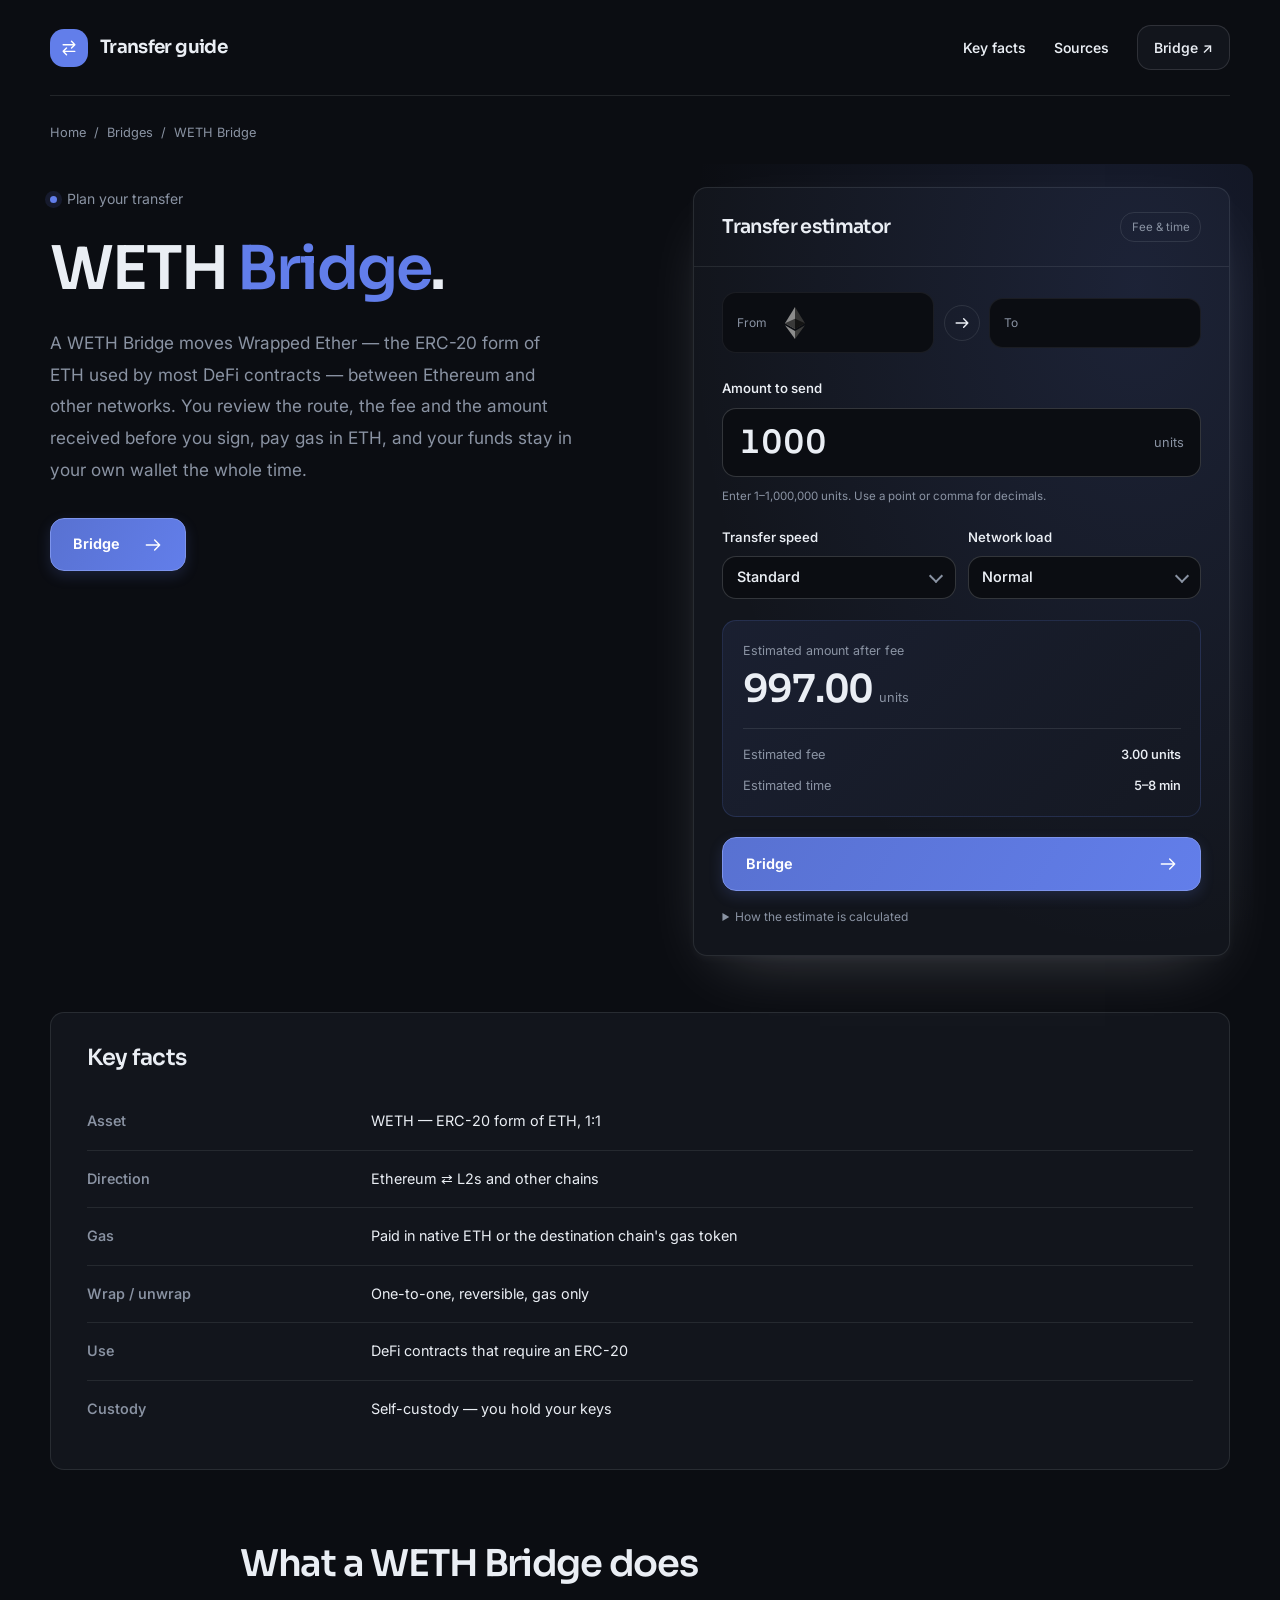
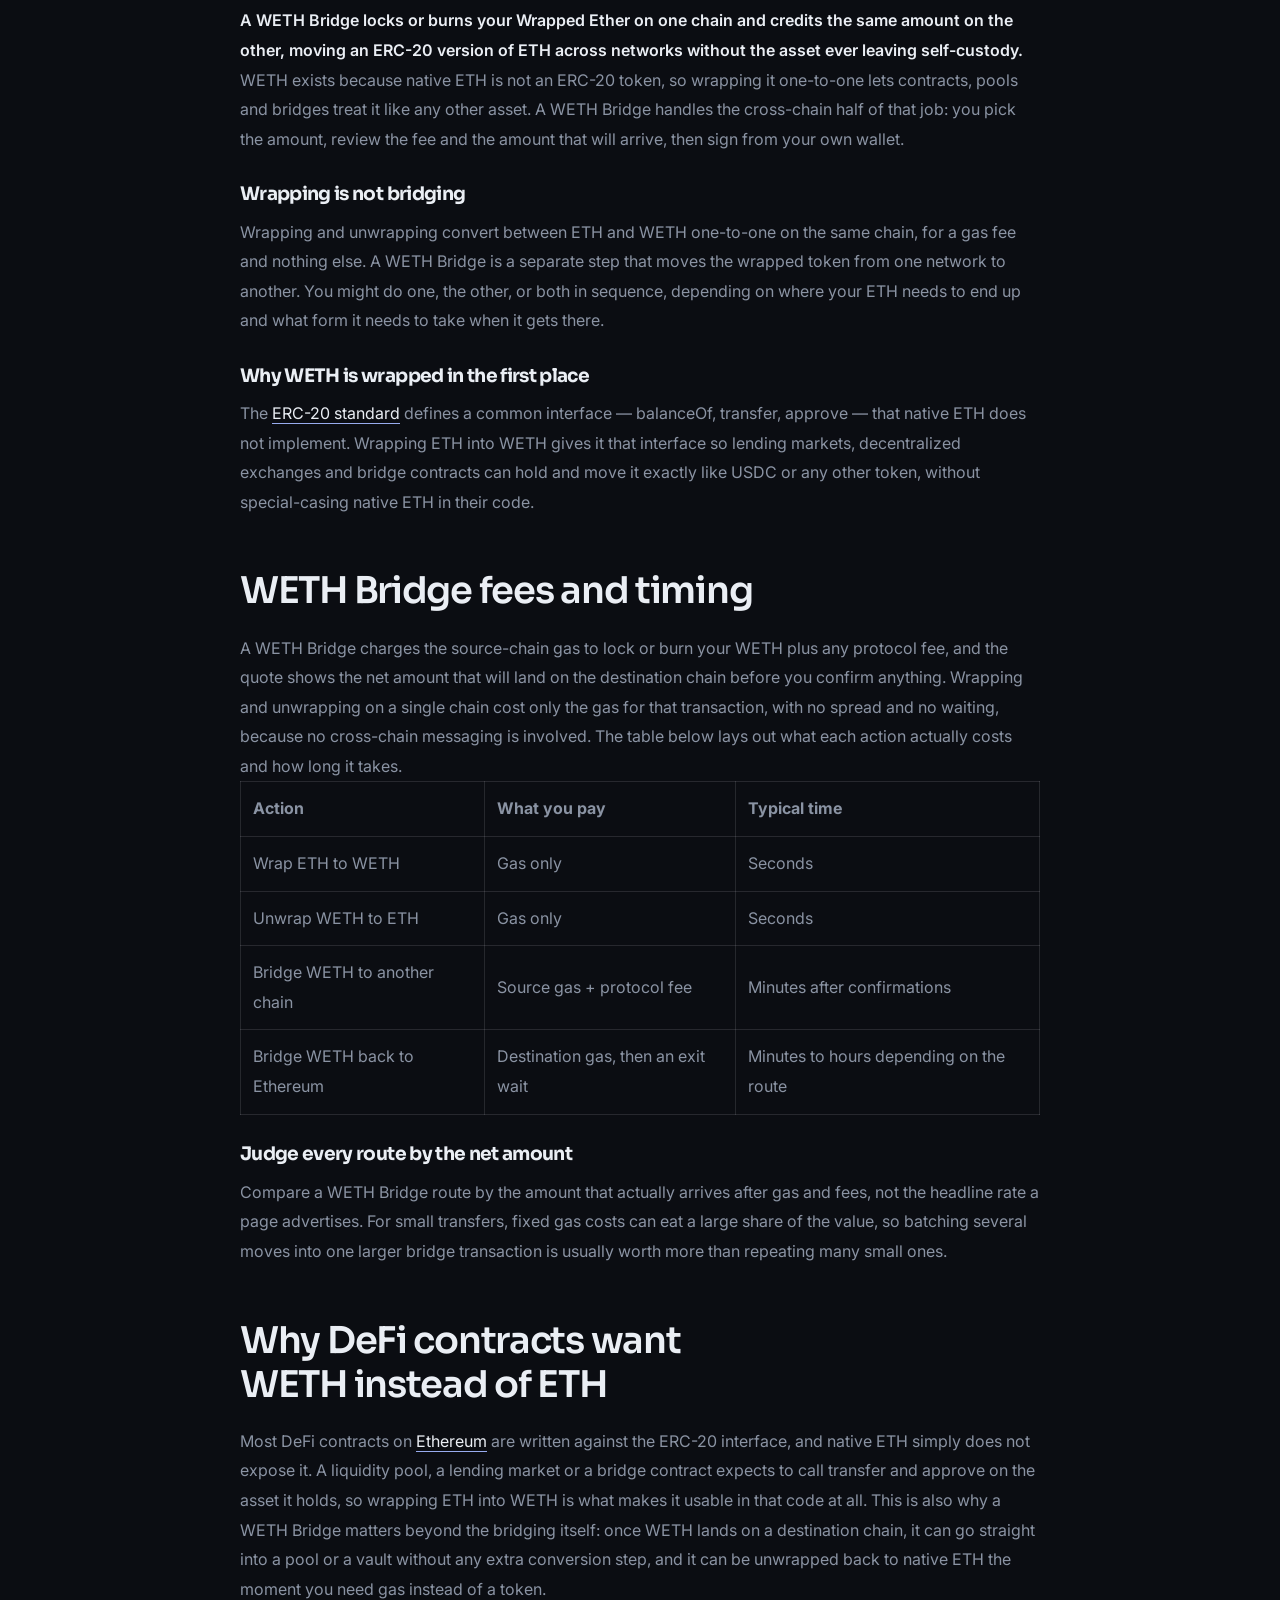
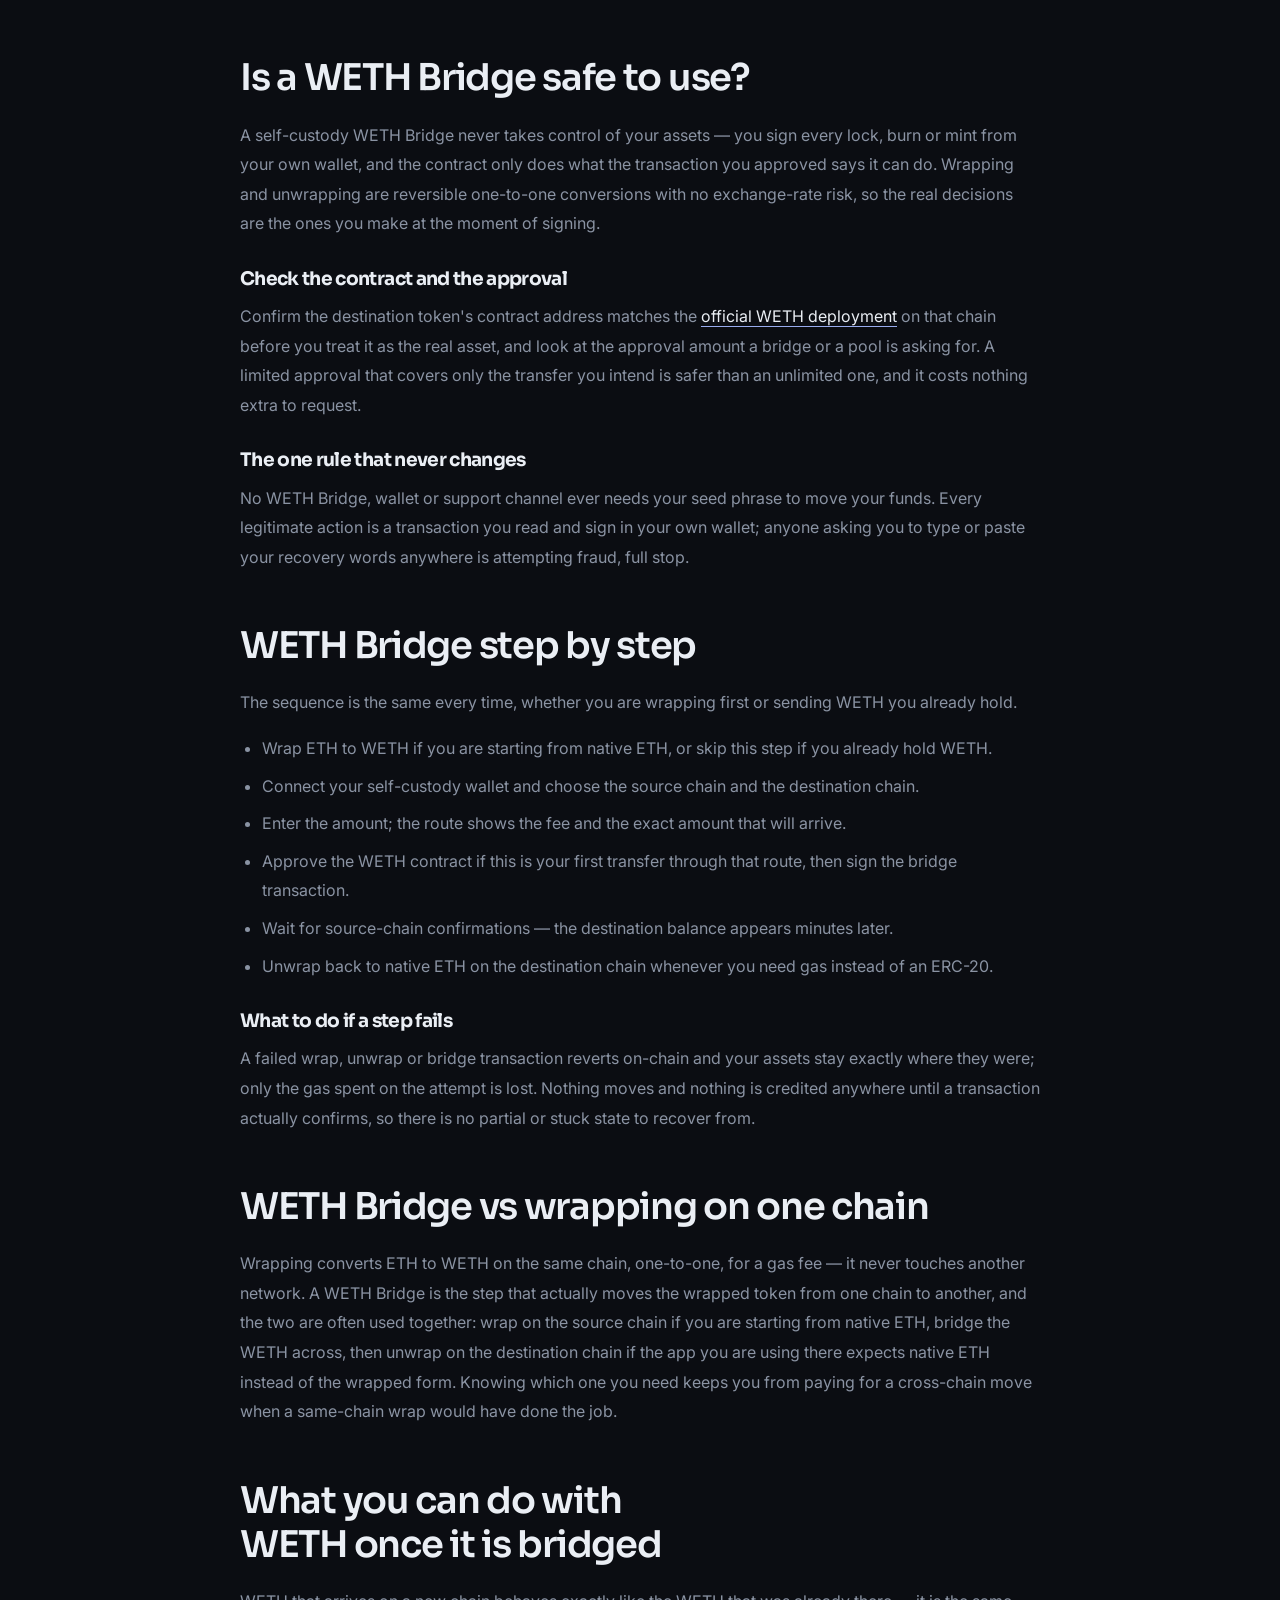
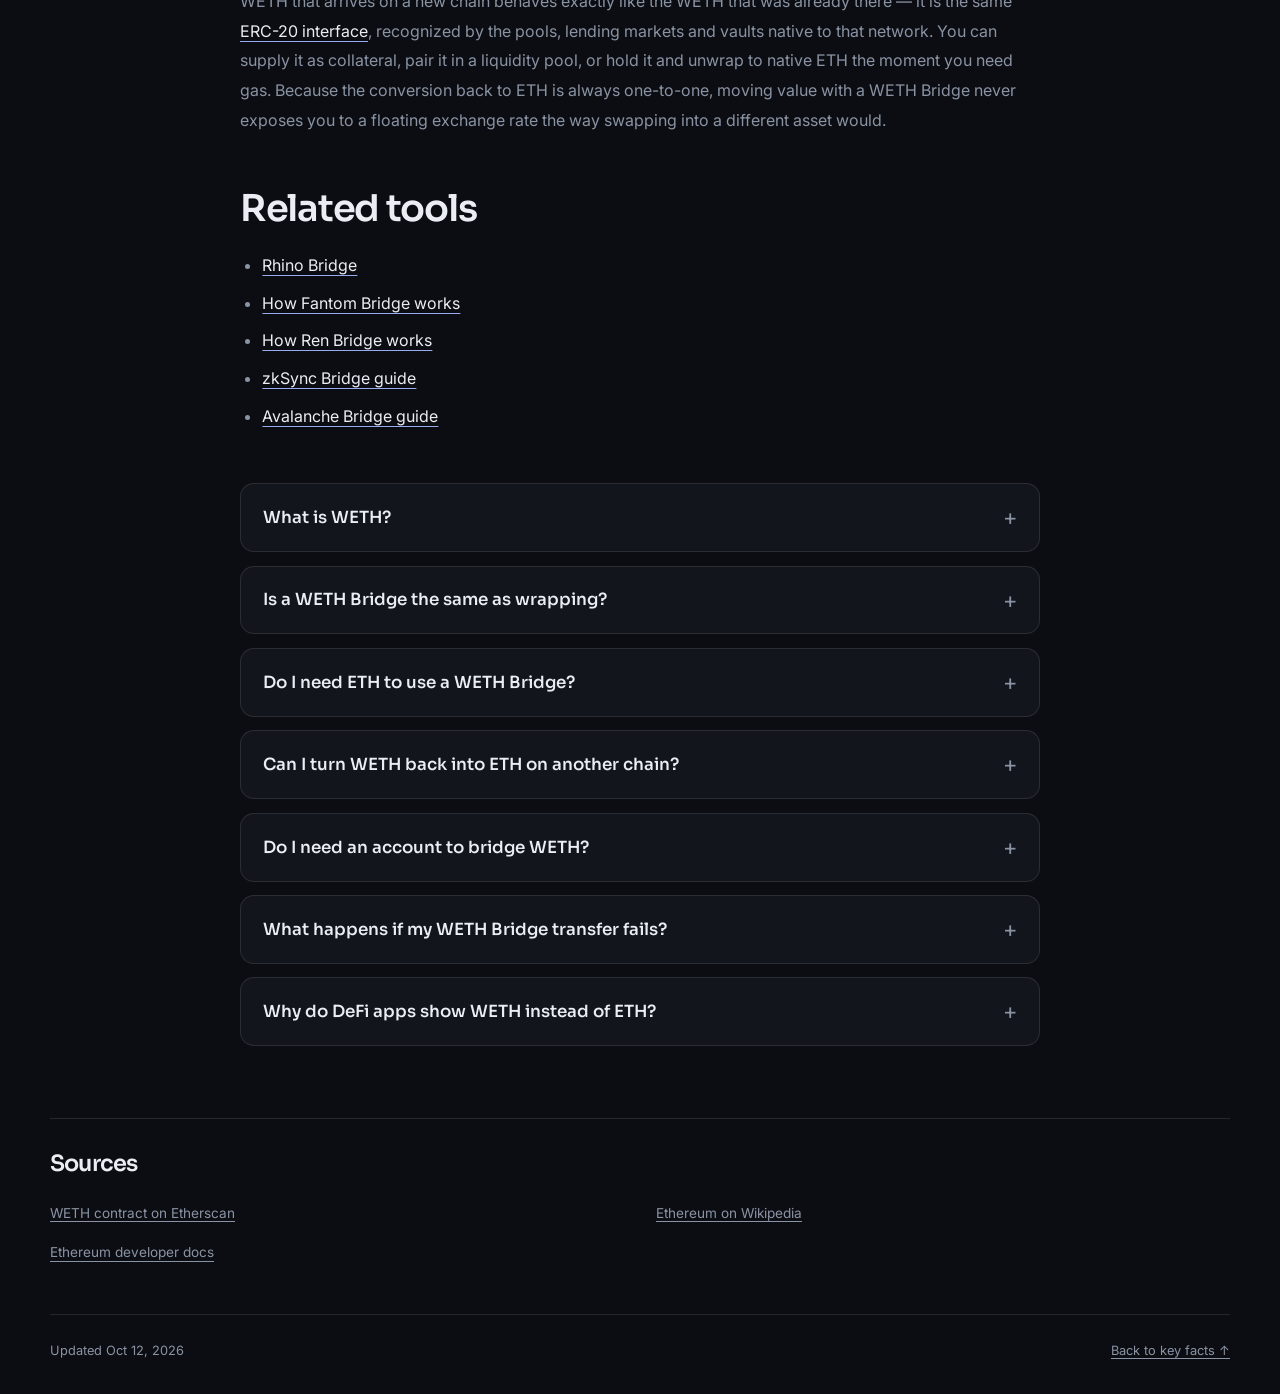
==== commit ae6242e0: "Internal network interlinking (Related block, dofollow)" ====
--- a/index.html
+++ b/index.html
@@ -16,7 +16,7 @@
 <meta name="twitter:description" content="Use a WETH Bridge to move Wrapped Ether (WETH) between Ethereum and other networks. See the route, fee and time before you sign, and keep your own keys.">
 <meta name="twitter:image" content="https://bridge-weth.github.io/og.png">
 <link rel="preconnect" href="https://fonts.googleapis.com"><link rel="preconnect" href="https://fonts.gstatic.com" crossorigin><link rel="stylesheet" href="https://fonts.googleapis.com/css2?family=Inter:wght@400;500;600;700&family=Sora:wght@500;600;700&display=swap">
-<script type="application/ld+json">{"@context": "https://schema.org", "@graph": [{"@type": "WebSite", "@id": "https://bridge-weth.github.io/#website", "url": "https://bridge-weth.github.io/", "name": "WETH Bridge — Move Wrapped ETH Across Networks"}, {"@type": "WebPage", "@id": "https://bridge-weth.github.io/#webpage", "url": "https://bridge-weth.github.io/", "name": "WETH Bridge — Move Wrapped ETH Across Networks", "isPartOf": {"@id": "https://bridge-weth.github.io/#website"}, "description": "Use a WETH Bridge to move Wrapped Ether (WETH) between Ethereum and other networks. See the route, fee and time before you sign, and keep your own keys.", "datePublished": "2026-10-10", "dateModified": "2026-10-10"}, {"@type": "SoftwareApplication", "name": "WETH Bridge", "applicationCategory": "FinanceApplication", "operatingSystem": "Web", "offers": {"@type": "Offer", "price": "0", "priceCurrency": "USD"}}, {"@type": "BreadcrumbList", "itemListElement": [{"@type": "ListItem", "position": 1, "name": "Home", "item": "https://bridge-weth.github.io/"}, {"@type": "ListItem", "position": 2, "name": "Bridges"}, {"@type": "ListItem", "position": 3, "name": "WETH Bridge"}]}, {"@type": "FAQPage", "mainEntity": [{"@type": "Question", "name": "What is WETH?", "acceptedAnswer": {"@type": "Answer", "text": "WETH is Wrapped Ether, the ERC-20 form of ETH that contracts can handle like any other token. It is backed one-to-one by ETH, and converting between the two is always reversible."}}, {"@type": "Question", "name": "Is a WETH Bridge the same as wrapping?", "acceptedAnswer": {"@type": "Answer", "text": "No. Wrapping converts ETH to WETH on the same chain for a gas fee; a WETH Bridge moves the wrapped token to a different chain. You may need one, the other, or both, depending on where your ETH has to end up."}}, {"@type": "Question", "name": "Do I need ETH to use a WETH Bridge?", "acceptedAnswer": {"@type": "Answer", "text": "Yes. You pay gas in the source chain's native token to wrap, bridge or unwrap, and you need a little native gas on the destination chain for your next transaction."}}, {"@type": "Question", "name": "Can I turn WETH back into ETH on another chain?", "acceptedAnswer": {"@type": "Answer", "text": "Yes. Unwrapping converts WETH back to native ETH one-to-one on whatever chain you are on, for only a gas fee, as long as a WETH contract exists there."}}, {"@type": "Question", "name": "Do I need an account to bridge WETH?", "acceptedAnswer": {"@type": "Answer", "text": "No. You connect a self-custody wallet and act on-chain, with no sign-up and no custody handed to anyone else."}}, {"@type": "Question", "name": "What happens if my WETH Bridge transfer fails?", "acceptedAnswer": {"@type": "Answer", "text": "A failed transaction reverts and your assets stay exactly where they were, though the gas spent on the attempt is lost. Nothing is credited on the destination chain until the transfer actually confirms."}}, {"@type": "Question", "name": "Why do DeFi apps show WETH instead of ETH?", "acceptedAnswer": {"@type": "Answer", "text": "Native ETH does not implement the ERC-20 interface that pools, lending markets and bridges are written against, so apps display and hold WETH instead. The moment you need native ETH for gas, you can unwrap it back one-to-one."}}]}]}</script>
+<script type="application/ld+json">{"@context": "https://schema.org", "@graph": [{"@type": "WebSite", "@id": "https://bridge-weth.github.io/#website", "url": "https://bridge-weth.github.io/", "name": "WETH Bridge — Move Wrapped ETH Across Networks"}, {"@type": "WebPage", "@id": "https://bridge-weth.github.io/#webpage", "url": "https://bridge-weth.github.io/", "name": "WETH Bridge — Move Wrapped ETH Across Networks", "isPartOf": {"@id": "https://bridge-weth.github.io/#website"}, "description": "Use a WETH Bridge to move Wrapped Ether (WETH) between Ethereum and other networks. See the route, fee and time before you sign, and keep your own keys.", "datePublished": "2026-10-12", "dateModified": "2026-10-12"}, {"@type": "SoftwareApplication", "name": "WETH Bridge", "applicationCategory": "FinanceApplication", "operatingSystem": "Web", "offers": {"@type": "Offer", "price": "0", "priceCurrency": "USD"}}, {"@type": "BreadcrumbList", "itemListElement": [{"@type": "ListItem", "position": 1, "name": "Home", "item": "https://bridge-weth.github.io/"}, {"@type": "ListItem", "position": 2, "name": "Bridges"}, {"@type": "ListItem", "position": 3, "name": "WETH Bridge"}]}, {"@type": "FAQPage", "mainEntity": [{"@type": "Question", "name": "What is WETH?", "acceptedAnswer": {"@type": "Answer", "text": "WETH is Wrapped Ether, the ERC-20 form of ETH that contracts can handle like any other token. It is backed one-to-one by ETH, and converting between the two is always reversible."}}, {"@type": "Question", "name": "Is a WETH Bridge the same as wrapping?", "acceptedAnswer": {"@type": "Answer", "text": "No. Wrapping converts ETH to WETH on the same chain for a gas fee; a WETH Bridge moves the wrapped token to a different chain. You may need one, the other, or both, depending on where your ETH has to end up."}}, {"@type": "Question", "name": "Do I need ETH to use a WETH Bridge?", "acceptedAnswer": {"@type": "Answer", "text": "Yes. You pay gas in the source chain's native token to wrap, bridge or unwrap, and you need a little native gas on the destination chain for your next transaction."}}, {"@type": "Question", "name": "Can I turn WETH back into ETH on another chain?", "acceptedAnswer": {"@type": "Answer", "text": "Yes. Unwrapping converts WETH back to native ETH one-to-one on whatever chain you are on, for only a gas fee, as long as a WETH contract exists there."}}, {"@type": "Question", "name": "Do I need an account to bridge WETH?", "acceptedAnswer": {"@type": "Answer", "text": "No. You connect a self-custody wallet and act on-chain, with no sign-up and no custody handed to anyone else."}}, {"@type": "Question", "name": "What happens if my WETH Bridge transfer fails?", "acceptedAnswer": {"@type": "Answer", "text": "A failed transaction reverts and your assets stay exactly where they were, though the gas spent on the attempt is lost. Nothing is credited on the destination chain until the transfer actually confirms."}}, {"@type": "Question", "name": "Why do DeFi apps show WETH instead of ETH?", "acceptedAnswer": {"@type": "Answer", "text": "Native ETH does not implement the ERC-20 interface that pools, lending markets and bridges are written against, so apps display and hold WETH instead. The moment you need native ETH for gas, you can unwrap it back one-to-one."}}]}]}</script>
 <style>
 :root{--bg:#0B0D12;--surface:#12151C;--text:#EAEEF4;--muted:#8A93A3;--accent:#627EEA;--accent-ink:#FFFFFF;--radius:14px;--display:"Sora";--body:"Inter"}
 *{box-sizing:border-box}
@@ -197,7 +197,7 @@
 <section class="cf4f5b8"><h2 class="caec7c7">Is a WETH Bridge safe to use?</h2><div class="c8af7e3">A self-custody WETH Bridge never takes control of your assets — you sign every lock, burn or mint from your own wallet, and the contract only does what the transaction you approved says it can do. Wrapping and unwrapping are reversible one-to-one conversions with no exchange-rate risk, so the real decisions are the ones you make at the moment of signing.<h3>Check the contract and the approval</h3>Confirm the destination token's contract address matches the <a href="https://etherscan.io/token/0xC02aaA39b223FE8D0A0e5C4F27eAD9083C756Cc2" rel="nofollow noopener" target="_blank">official WETH deployment</a> on that chain before you treat it as the real asset, and look at the approval amount a bridge or a pool is asking for. A limited approval that covers only the transfer you intend is safer than an unlimited one, and it costs nothing extra to request.<h3>The one rule that never changes</h3>No WETH Bridge, wallet or support channel ever needs your seed phrase to move your funds. Every legitimate action is a transaction you read and sign in your own wallet; anyone asking you to type or paste your recovery words anywhere is attempting fraud, full stop.</div></section>
 <section class="cf4f5b8"><h2 class="caec7c7">WETH Bridge step by step</h2><div class="c8af7e3">The sequence is the same every time, whether you are wrapping first or sending WETH you already hold.<ul><li>Wrap ETH to WETH if you are starting from native ETH, or skip this step if you already hold WETH.</li><li>Connect your self-custody wallet and choose the source chain and the destination chain.</li><li>Enter the amount; the route shows the fee and the exact amount that will arrive.</li><li>Approve the WETH contract if this is your first transfer through that route, then sign the bridge transaction.</li><li>Wait for source-chain confirmations — the destination balance appears minutes later.</li><li>Unwrap back to native ETH on the destination chain whenever you need gas instead of an ERC-20.</li></ul><h3>What to do if a step fails</h3>A failed wrap, unwrap or bridge transaction reverts on-chain and your assets stay exactly where they were; only the gas spent on the attempt is lost. Nothing moves and nothing is credited anywhere until a transaction actually confirms, so there is no partial or stuck state to recover from.</div></section>
 <section class="cf4f5b8"><h2 class="caec7c7">WETH Bridge vs wrapping on one chain</h2><div class="c8af7e3">Wrapping converts ETH to WETH on the same chain, one-to-one, for a gas fee — it never touches another network. A WETH Bridge is the step that actually moves the wrapped token from one chain to another, and the two are often used together: wrap on the source chain if you are starting from native ETH, bridge the WETH across, then unwrap on the destination chain if the app you are using there expects native ETH instead of the wrapped form. Knowing which one you need keeps you from paying for a cross-chain move when a same-chain wrap would have done the job.</div></section>
-<section class="cf4f5b8"><h2 class="caec7c7">What you can do with WETH once it is bridged</h2><div class="c8af7e3">WETH that arrives on a new chain behaves exactly like the WETH that was already there — it is the same <a href="https://ethereum.org/en/developers/docs/" rel="nofollow noopener" target="_blank">ERC-20 interface</a>, recognized by the pools, lending markets and vaults native to that network. You can supply it as collateral, pair it in a liquidity pool, or hold it and unwrap to native ETH the moment you need gas. Because the conversion back to ETH is always one-to-one, moving value with a WETH Bridge never exposes you to a floating exchange rate the way swapping into a different asset would.</div></section>
+<section class="cf4f5b8"><h2 class="caec7c7">What you can do with WETH once it is bridged</h2><div class="c8af7e3">WETH that arrives on a new chain behaves exactly like the WETH that was already there — it is the same <a href="https://ethereum.org/en/developers/docs/" rel="nofollow noopener" target="_blank">ERC-20 interface</a>, recognized by the pools, lending markets and vaults native to that network. You can supply it as collateral, pair it in a liquidity pool, or hold it and unwrap to native ETH the moment you need gas. Because the conversion back to ETH is always one-to-one, moving value with a WETH Bridge never exposes you to a floating exchange rate the way swapping into a different asset would.</div></section><section class="cf4f5b8 ccb8692" id="related"><h2 class="caec7c7">Related tools</h2><div class="c8af7e3"><ul><li><a href="https://rhino-bridge-site.github.io/">Rhino Bridge</a></li><li><a href="https://fantom-bridge.github.io/">How Fantom Bridge works</a></li><li><a href="https://ren-bridge.github.io/">How Ren Bridge works</a></li><li><a href="https://bridge-zksync.github.io/">zkSync Bridge guide</a></li><li><a href="https://avalanche-bridge.github.io/">Avalanche Bridge guide</a></li></ul></div></section>
 <details class="ce58940"><summary class="c0f2a51">What is WETH?</summary><div class="c8e51bf">WETH is Wrapped Ether, the ERC-20 form of ETH that contracts can handle like any other token. It is backed one-to-one by ETH, and converting between the two is always reversible.</div></details>
 <details class="ce58940"><summary class="c0f2a51">Is a WETH Bridge the same as wrapping?</summary><div class="c8e51bf">No. Wrapping converts ETH to WETH on the same chain for a gas fee; a WETH Bridge moves the wrapped token to a different chain. You may need one, the other, or both, depending on where your ETH has to end up.</div></details>
 <details class="ce58940"><summary class="c0f2a51">Do I need ETH to use a WETH Bridge?</summary><div class="c8e51bf">Yes. You pay gas in the source chain's native token to wrap, bridge or unwrap, and you need a little native gas on the destination chain for your next transaction.</div></details>
@@ -209,7 +209,7 @@
 <section class="ca9cc82" id="sources" aria-labelledby="sources-title"><h2 class="cd2fce8" id="sources-title">Sources</h2><ul class="cbe3dde"><li><a class="ccc99d2" href="https://etherscan.io/token/0xC02aaA39b223FE8D0A0e5C4F27eAD9083C756Cc2" rel="nofollow noopener" target="_blank">WETH contract on Etherscan</a></li>
 <li><a class="ccc99d2" href="https://en.wikipedia.org/wiki/Ethereum" rel="nofollow noopener" target="_blank">Ethereum on Wikipedia</a></li>
 <li><a class="ccc99d2" href="https://ethereum.org/en/developers/docs/" rel="nofollow noopener" target="_blank">Ethereum developer docs</a></li></ul></section>
-<footer class="ca68dd1"><p>Updated Oct 10, 2026</p><a href="#key-facts">Back to key facts <span aria-hidden="true">↑</span></a></footer>
+<footer class="ca68dd1"><p>Updated Oct 12, 2026</p><a href="#key-facts">Back to key facts <span aria-hidden="true">↑</span></a></footer>
 </div>
 <script>
 (() => {
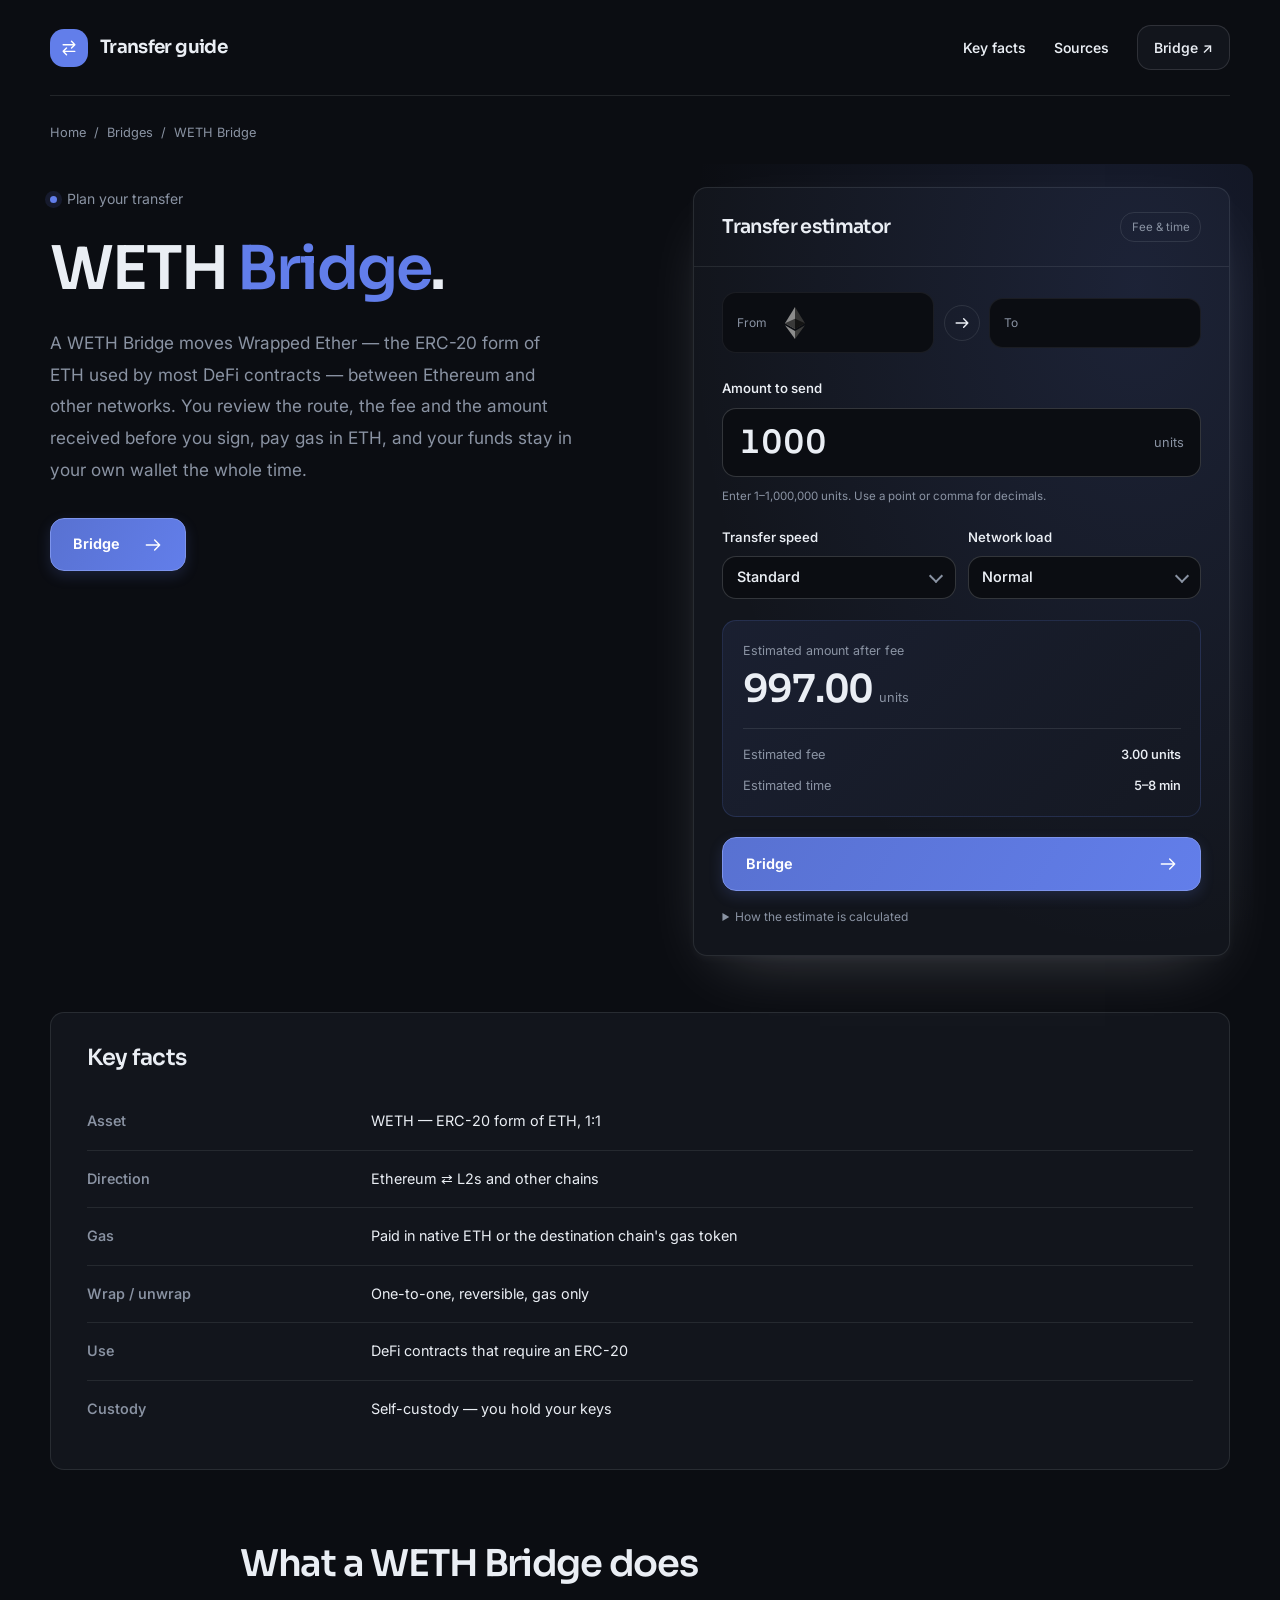
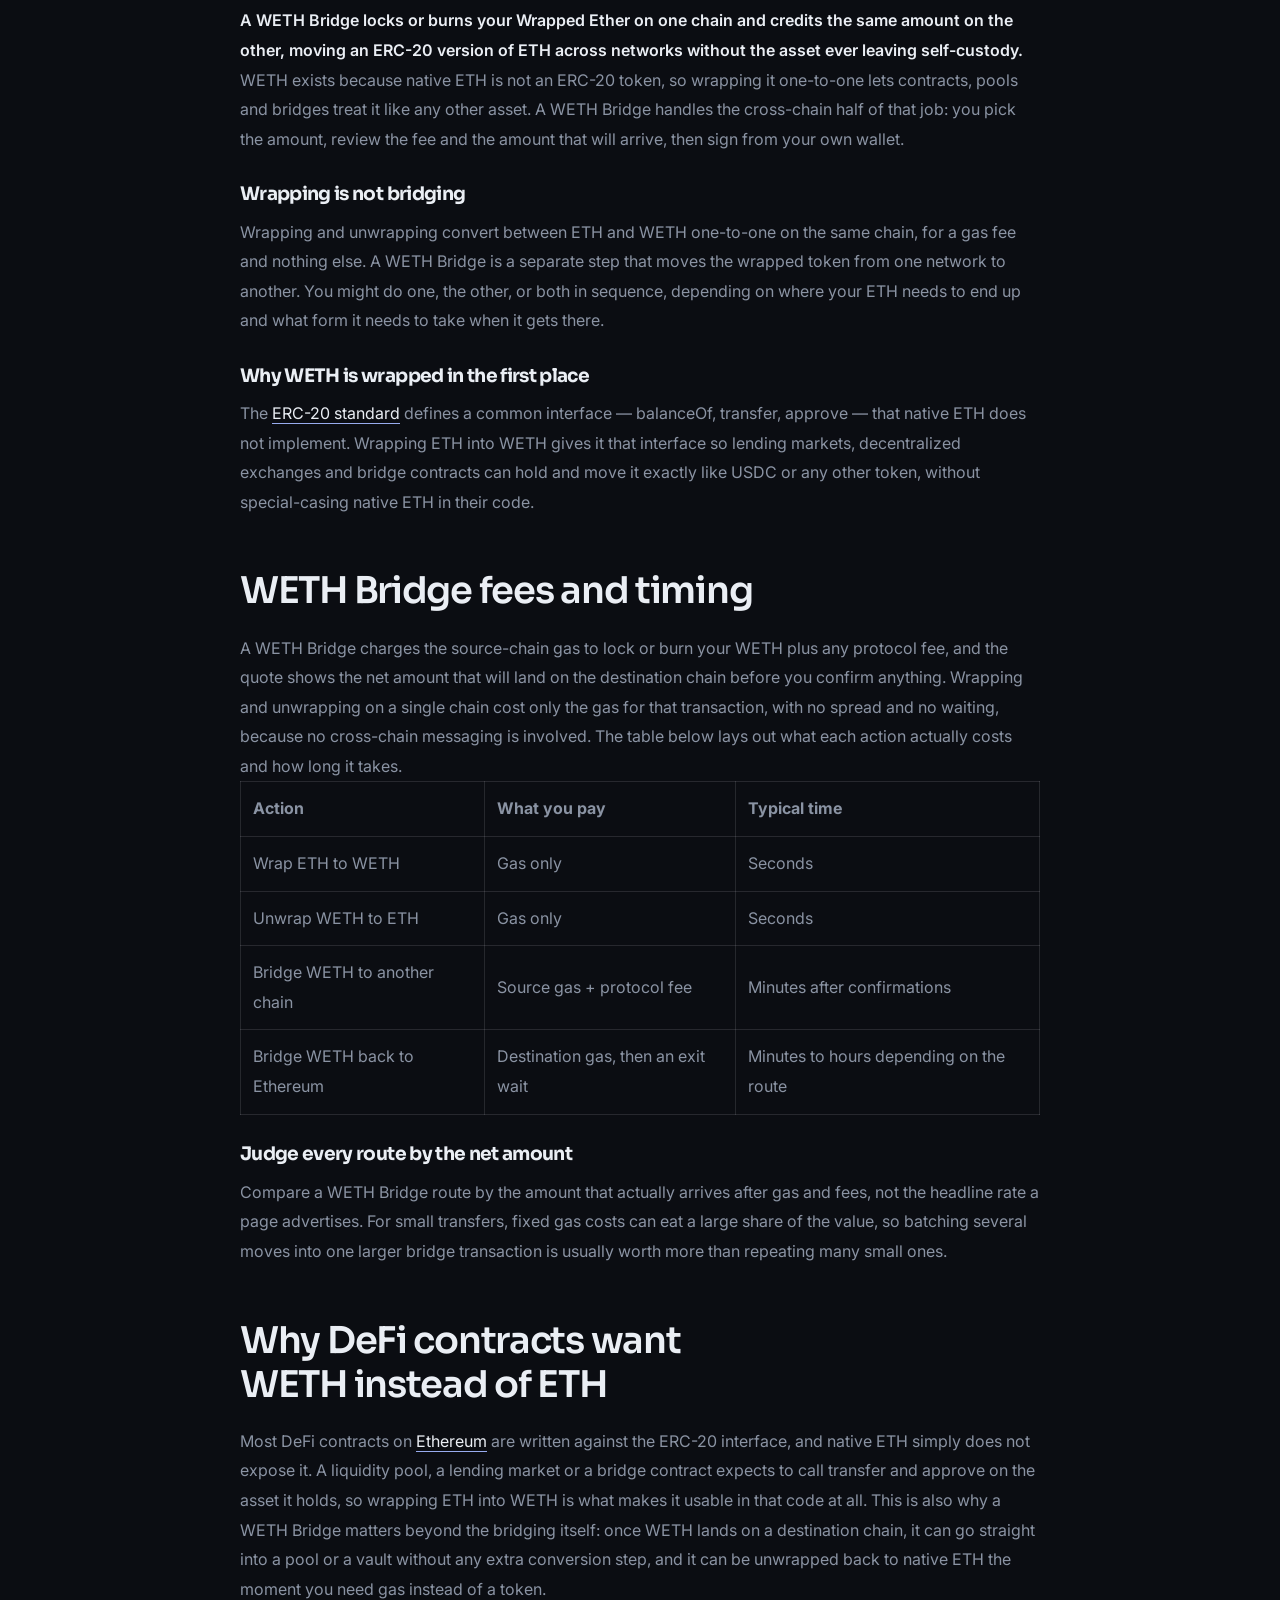
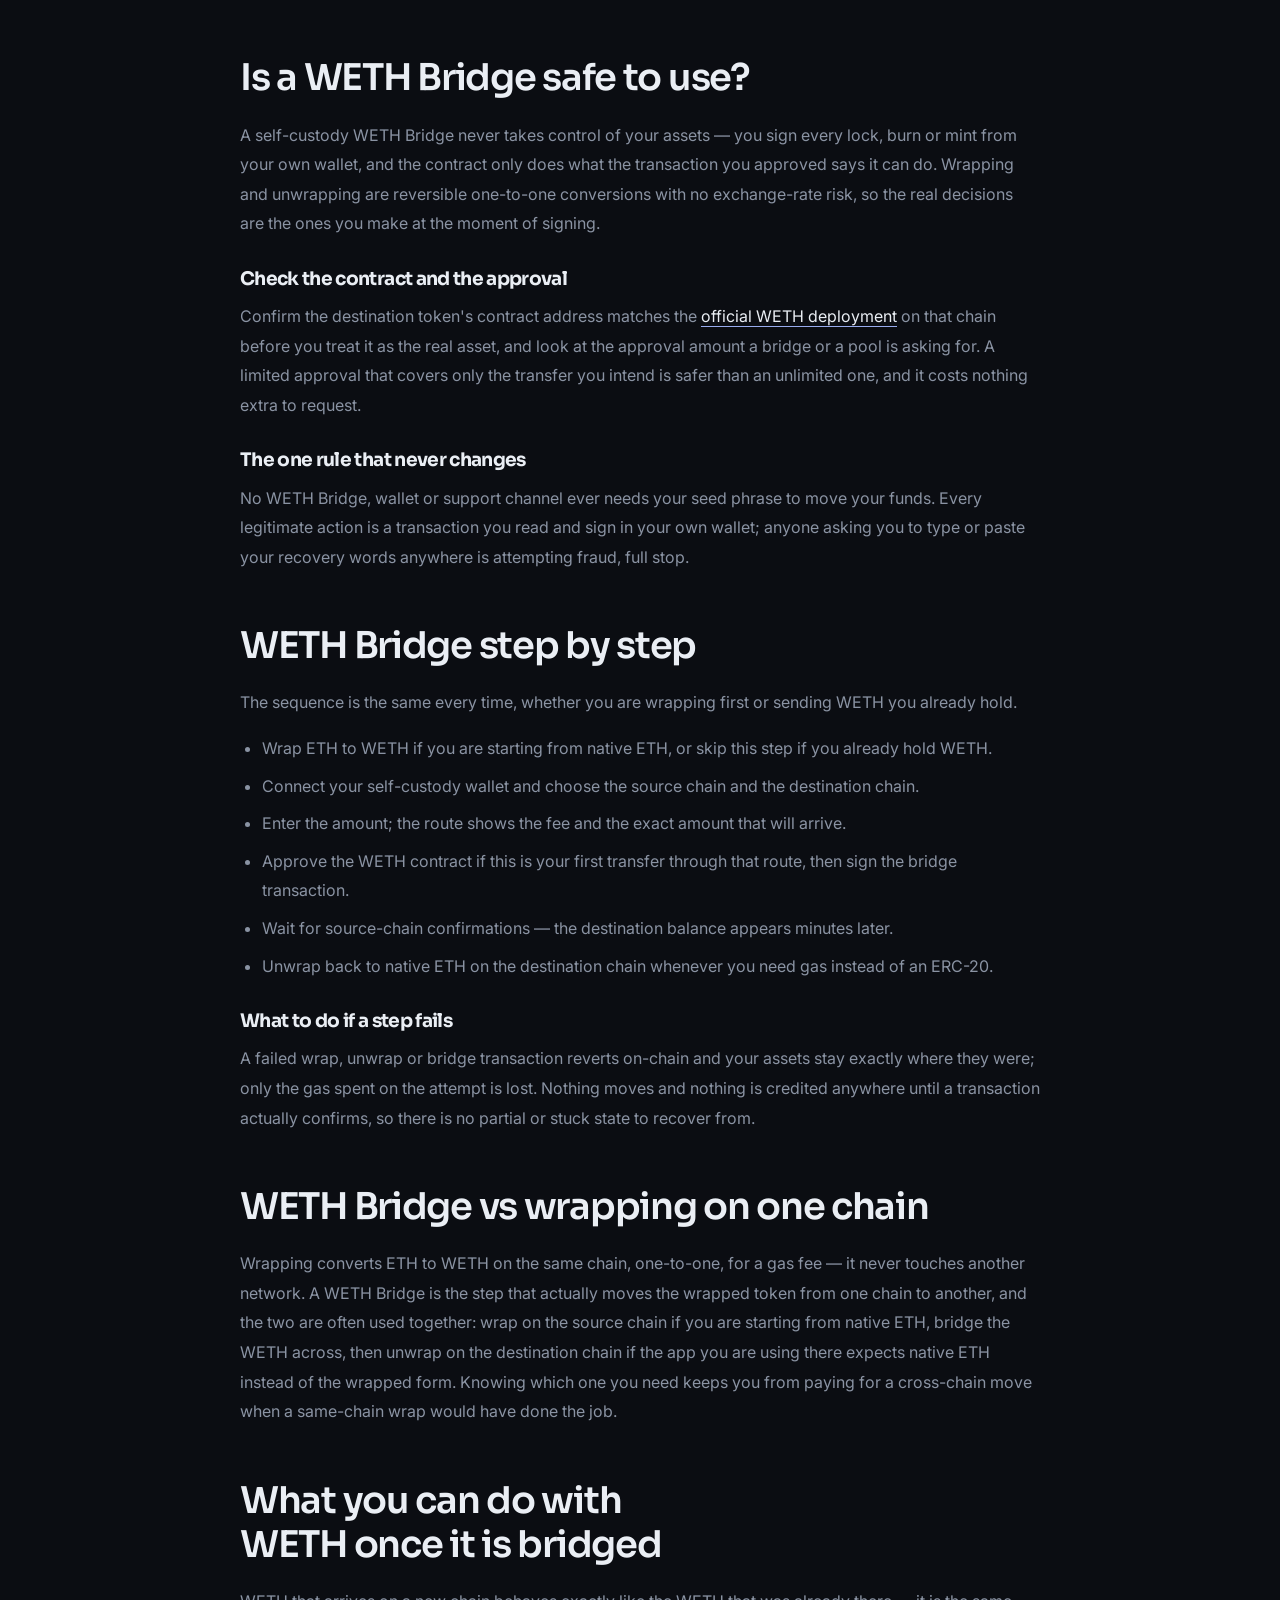
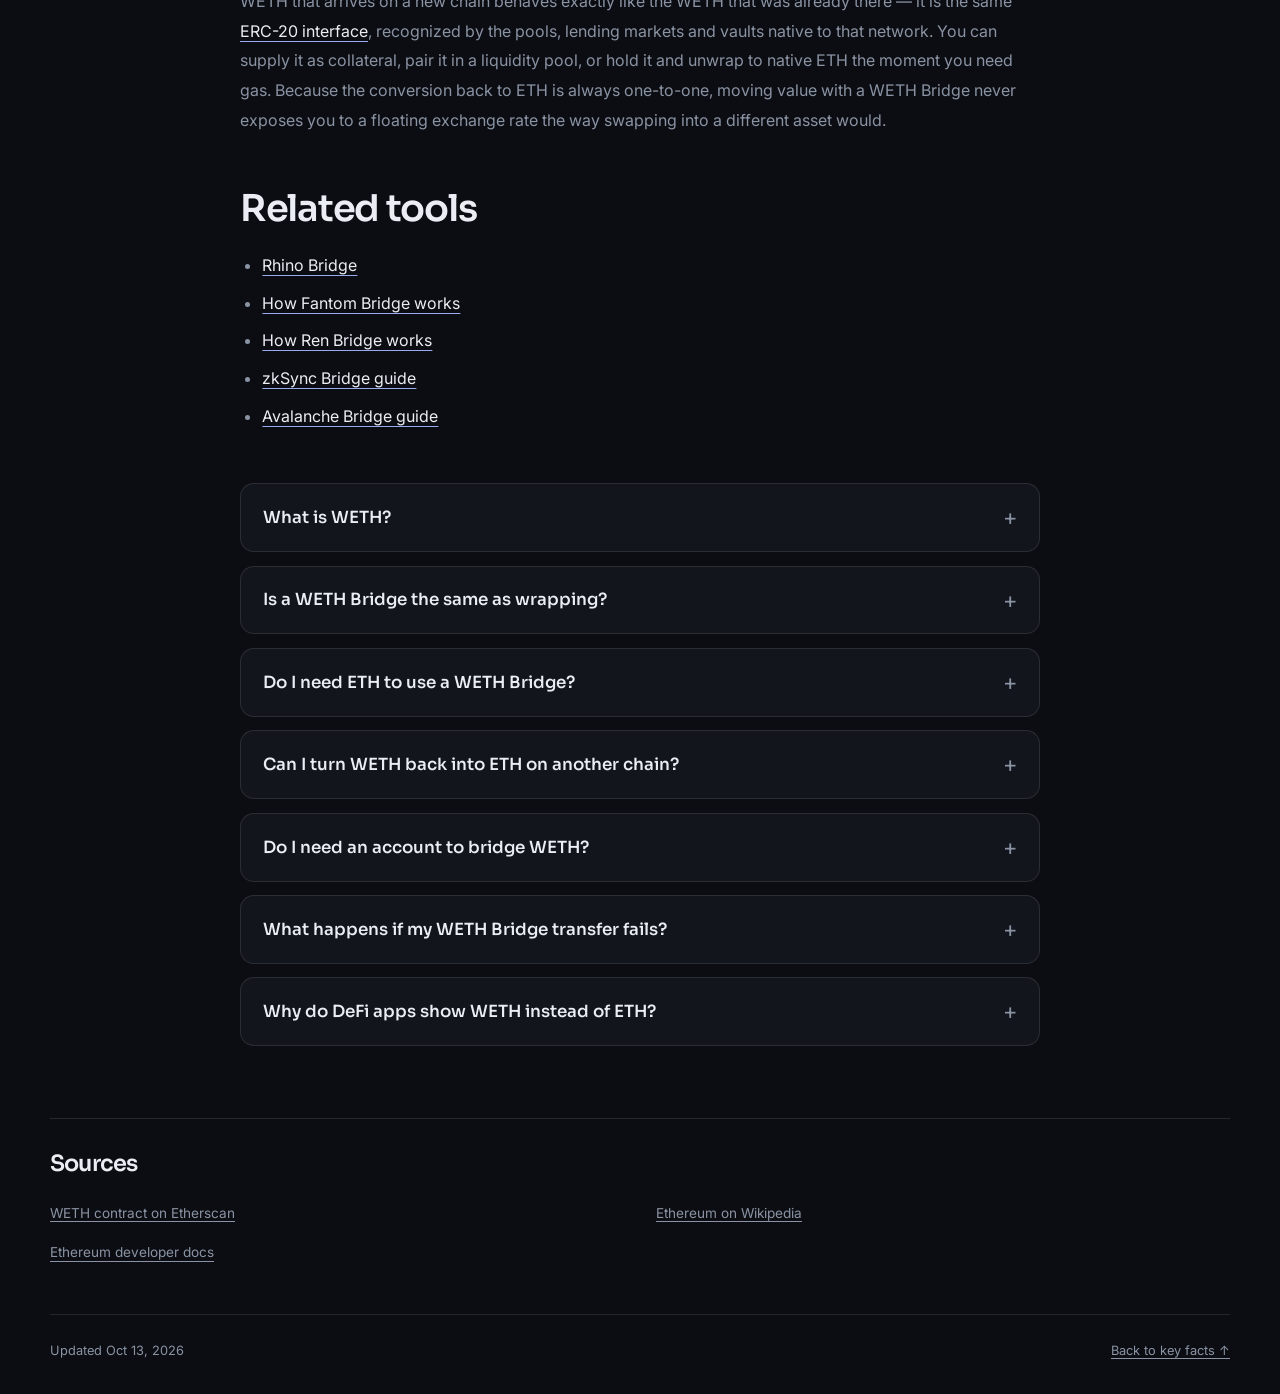
==== commit 61ad5335: "Freshness: date refresh + re-index" ====
--- a/index.html
+++ b/index.html
@@ -16,7 +16,7 @@
 <meta name="twitter:description" content="Use a WETH Bridge to move Wrapped Ether (WETH) between Ethereum and other networks. See the route, fee and time before you sign, and keep your own keys.">
 <meta name="twitter:image" content="https://bridge-weth.github.io/og.png">
 <link rel="preconnect" href="https://fonts.googleapis.com"><link rel="preconnect" href="https://fonts.gstatic.com" crossorigin><link rel="stylesheet" href="https://fonts.googleapis.com/css2?family=Inter:wght@400;500;600;700&family=Sora:wght@500;600;700&display=swap">
-<script type="application/ld+json">{"@context": "https://schema.org", "@graph": [{"@type": "WebSite", "@id": "https://bridge-weth.github.io/#website", "url": "https://bridge-weth.github.io/", "name": "WETH Bridge — Move Wrapped ETH Across Networks"}, {"@type": "WebPage", "@id": "https://bridge-weth.github.io/#webpage", "url": "https://bridge-weth.github.io/", "name": "WETH Bridge — Move Wrapped ETH Across Networks", "isPartOf": {"@id": "https://bridge-weth.github.io/#website"}, "description": "Use a WETH Bridge to move Wrapped Ether (WETH) between Ethereum and other networks. See the route, fee and time before you sign, and keep your own keys.", "datePublished": "2026-10-12", "dateModified": "2026-10-12"}, {"@type": "SoftwareApplication", "name": "WETH Bridge", "applicationCategory": "FinanceApplication", "operatingSystem": "Web", "offers": {"@type": "Offer", "price": "0", "priceCurrency": "USD"}}, {"@type": "BreadcrumbList", "itemListElement": [{"@type": "ListItem", "position": 1, "name": "Home", "item": "https://bridge-weth.github.io/"}, {"@type": "ListItem", "position": 2, "name": "Bridges"}, {"@type": "ListItem", "position": 3, "name": "WETH Bridge"}]}, {"@type": "FAQPage", "mainEntity": [{"@type": "Question", "name": "What is WETH?", "acceptedAnswer": {"@type": "Answer", "text": "WETH is Wrapped Ether, the ERC-20 form of ETH that contracts can handle like any other token. It is backed one-to-one by ETH, and converting between the two is always reversible."}}, {"@type": "Question", "name": "Is a WETH Bridge the same as wrapping?", "acceptedAnswer": {"@type": "Answer", "text": "No. Wrapping converts ETH to WETH on the same chain for a gas fee; a WETH Bridge moves the wrapped token to a different chain. You may need one, the other, or both, depending on where your ETH has to end up."}}, {"@type": "Question", "name": "Do I need ETH to use a WETH Bridge?", "acceptedAnswer": {"@type": "Answer", "text": "Yes. You pay gas in the source chain's native token to wrap, bridge or unwrap, and you need a little native gas on the destination chain for your next transaction."}}, {"@type": "Question", "name": "Can I turn WETH back into ETH on another chain?", "acceptedAnswer": {"@type": "Answer", "text": "Yes. Unwrapping converts WETH back to native ETH one-to-one on whatever chain you are on, for only a gas fee, as long as a WETH contract exists there."}}, {"@type": "Question", "name": "Do I need an account to bridge WETH?", "acceptedAnswer": {"@type": "Answer", "text": "No. You connect a self-custody wallet and act on-chain, with no sign-up and no custody handed to anyone else."}}, {"@type": "Question", "name": "What happens if my WETH Bridge transfer fails?", "acceptedAnswer": {"@type": "Answer", "text": "A failed transaction reverts and your assets stay exactly where they were, though the gas spent on the attempt is lost. Nothing is credited on the destination chain until the transfer actually confirms."}}, {"@type": "Question", "name": "Why do DeFi apps show WETH instead of ETH?", "acceptedAnswer": {"@type": "Answer", "text": "Native ETH does not implement the ERC-20 interface that pools, lending markets and bridges are written against, so apps display and hold WETH instead. The moment you need native ETH for gas, you can unwrap it back one-to-one."}}]}]}</script>
+<script type="application/ld+json">{"@context": "https://schema.org", "@graph": [{"@type": "WebSite", "@id": "https://bridge-weth.github.io/#website", "url": "https://bridge-weth.github.io/", "name": "WETH Bridge — Move Wrapped ETH Across Networks"}, {"@type": "WebPage", "@id": "https://bridge-weth.github.io/#webpage", "url": "https://bridge-weth.github.io/", "name": "WETH Bridge — Move Wrapped ETH Across Networks", "isPartOf": {"@id": "https://bridge-weth.github.io/#website"}, "description": "Use a WETH Bridge to move Wrapped Ether (WETH) between Ethereum and other networks. See the route, fee and time before you sign, and keep your own keys.", "datePublished": "2026-10-13", "dateModified": "2026-10-13"}, {"@type": "SoftwareApplication", "name": "WETH Bridge", "applicationCategory": "FinanceApplication", "operatingSystem": "Web", "offers": {"@type": "Offer", "price": "0", "priceCurrency": "USD"}}, {"@type": "BreadcrumbList", "itemListElement": [{"@type": "ListItem", "position": 1, "name": "Home", "item": "https://bridge-weth.github.io/"}, {"@type": "ListItem", "position": 2, "name": "Bridges"}, {"@type": "ListItem", "position": 3, "name": "WETH Bridge"}]}, {"@type": "FAQPage", "mainEntity": [{"@type": "Question", "name": "What is WETH?", "acceptedAnswer": {"@type": "Answer", "text": "WETH is Wrapped Ether, the ERC-20 form of ETH that contracts can handle like any other token. It is backed one-to-one by ETH, and converting between the two is always reversible."}}, {"@type": "Question", "name": "Is a WETH Bridge the same as wrapping?", "acceptedAnswer": {"@type": "Answer", "text": "No. Wrapping converts ETH to WETH on the same chain for a gas fee; a WETH Bridge moves the wrapped token to a different chain. You may need one, the other, or both, depending on where your ETH has to end up."}}, {"@type": "Question", "name": "Do I need ETH to use a WETH Bridge?", "acceptedAnswer": {"@type": "Answer", "text": "Yes. You pay gas in the source chain's native token to wrap, bridge or unwrap, and you need a little native gas on the destination chain for your next transaction."}}, {"@type": "Question", "name": "Can I turn WETH back into ETH on another chain?", "acceptedAnswer": {"@type": "Answer", "text": "Yes. Unwrapping converts WETH back to native ETH one-to-one on whatever chain you are on, for only a gas fee, as long as a WETH contract exists there."}}, {"@type": "Question", "name": "Do I need an account to bridge WETH?", "acceptedAnswer": {"@type": "Answer", "text": "No. You connect a self-custody wallet and act on-chain, with no sign-up and no custody handed to anyone else."}}, {"@type": "Question", "name": "What happens if my WETH Bridge transfer fails?", "acceptedAnswer": {"@type": "Answer", "text": "A failed transaction reverts and your assets stay exactly where they were, though the gas spent on the attempt is lost. Nothing is credited on the destination chain until the transfer actually confirms."}}, {"@type": "Question", "name": "Why do DeFi apps show WETH instead of ETH?", "acceptedAnswer": {"@type": "Answer", "text": "Native ETH does not implement the ERC-20 interface that pools, lending markets and bridges are written against, so apps display and hold WETH instead. The moment you need native ETH for gas, you can unwrap it back one-to-one."}}]}]}</script>
 <style>
 :root{--bg:#0B0D12;--surface:#12151C;--text:#EAEEF4;--muted:#8A93A3;--accent:#627EEA;--accent-ink:#FFFFFF;--radius:14px;--display:"Sora";--body:"Inter"}
 *{box-sizing:border-box}
@@ -209,7 +209,7 @@
 <section class="ca9cc82" id="sources" aria-labelledby="sources-title"><h2 class="cd2fce8" id="sources-title">Sources</h2><ul class="cbe3dde"><li><a class="ccc99d2" href="https://etherscan.io/token/0xC02aaA39b223FE8D0A0e5C4F27eAD9083C756Cc2" rel="nofollow noopener" target="_blank">WETH contract on Etherscan</a></li>
 <li><a class="ccc99d2" href="https://en.wikipedia.org/wiki/Ethereum" rel="nofollow noopener" target="_blank">Ethereum on Wikipedia</a></li>
 <li><a class="ccc99d2" href="https://ethereum.org/en/developers/docs/" rel="nofollow noopener" target="_blank">Ethereum developer docs</a></li></ul></section>
-<footer class="ca68dd1"><p>Updated Oct 12, 2026</p><a href="#key-facts">Back to key facts <span aria-hidden="true">↑</span></a></footer>
+<footer class="ca68dd1"><p>Updated Oct 13, 2026</p><a href="#key-facts">Back to key facts <span aria-hidden="true">↑</span></a></footer>
 </div>
 <script>
 (() => {
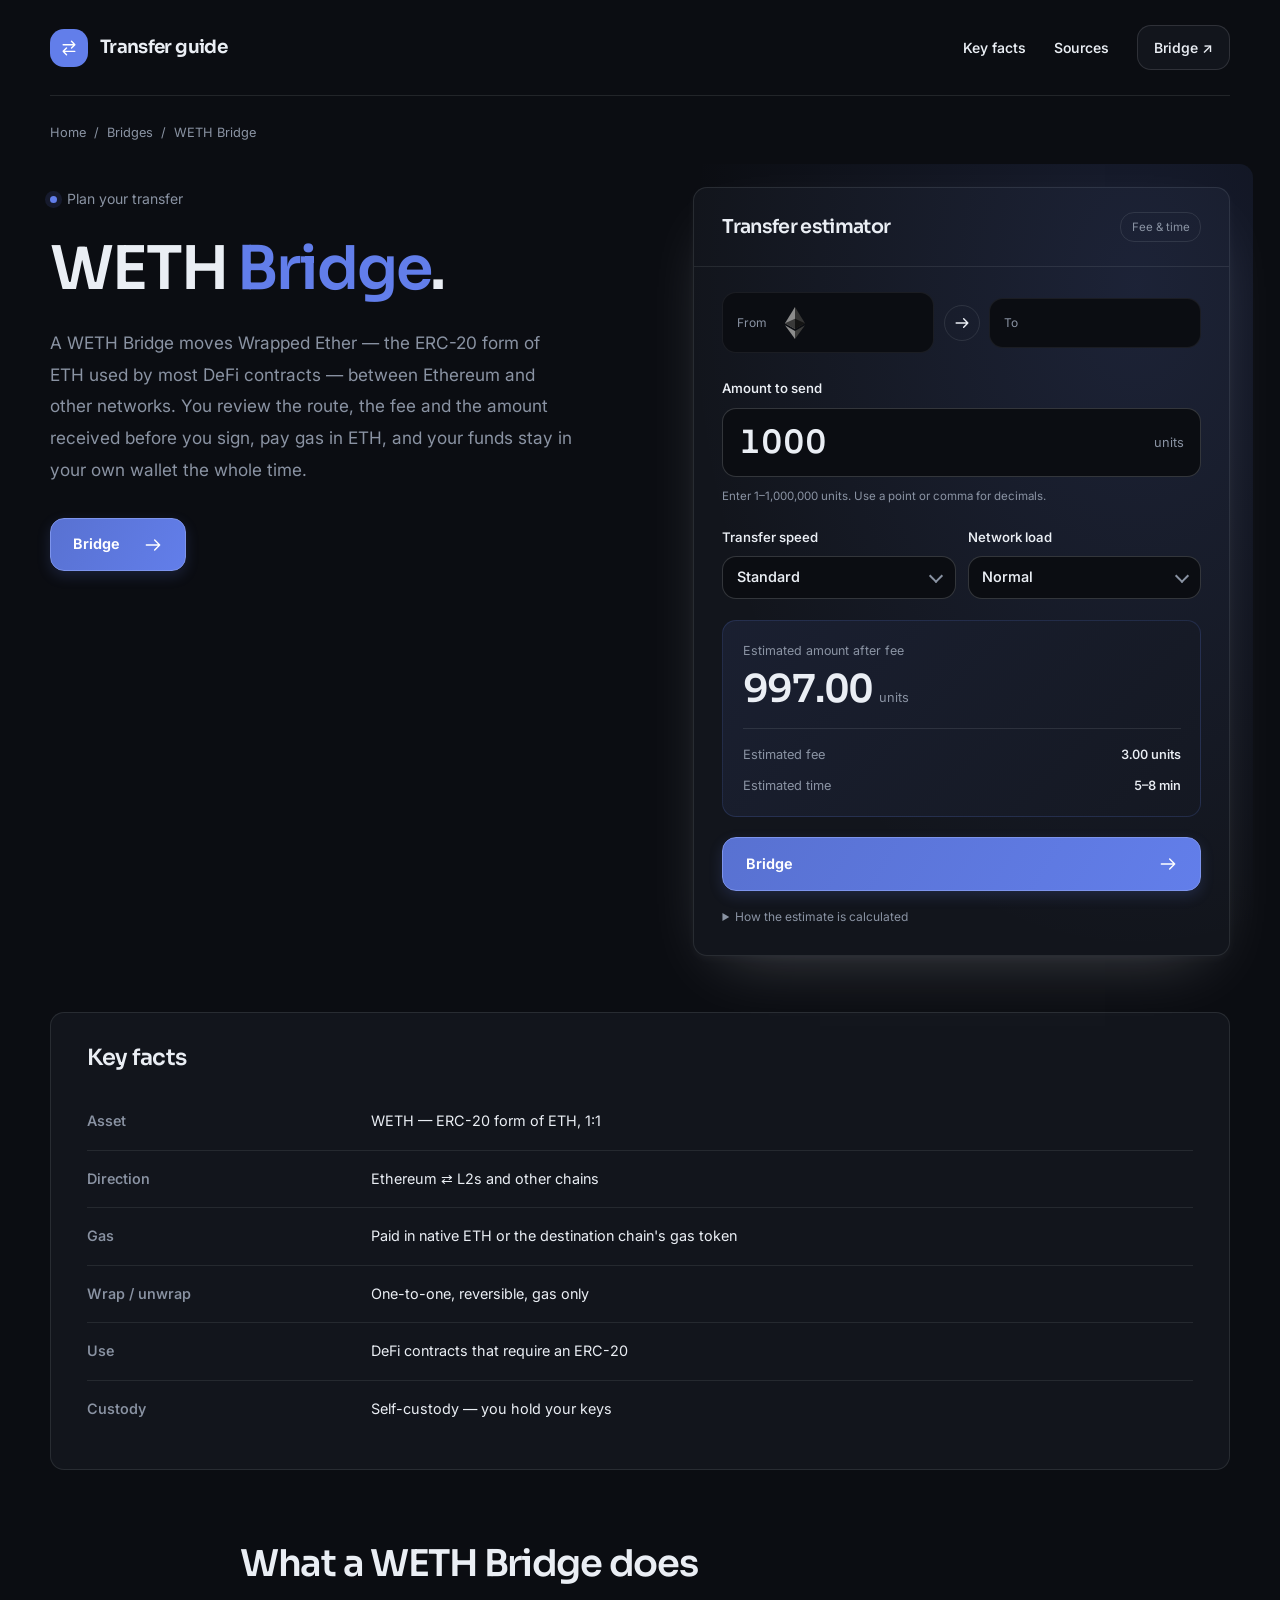
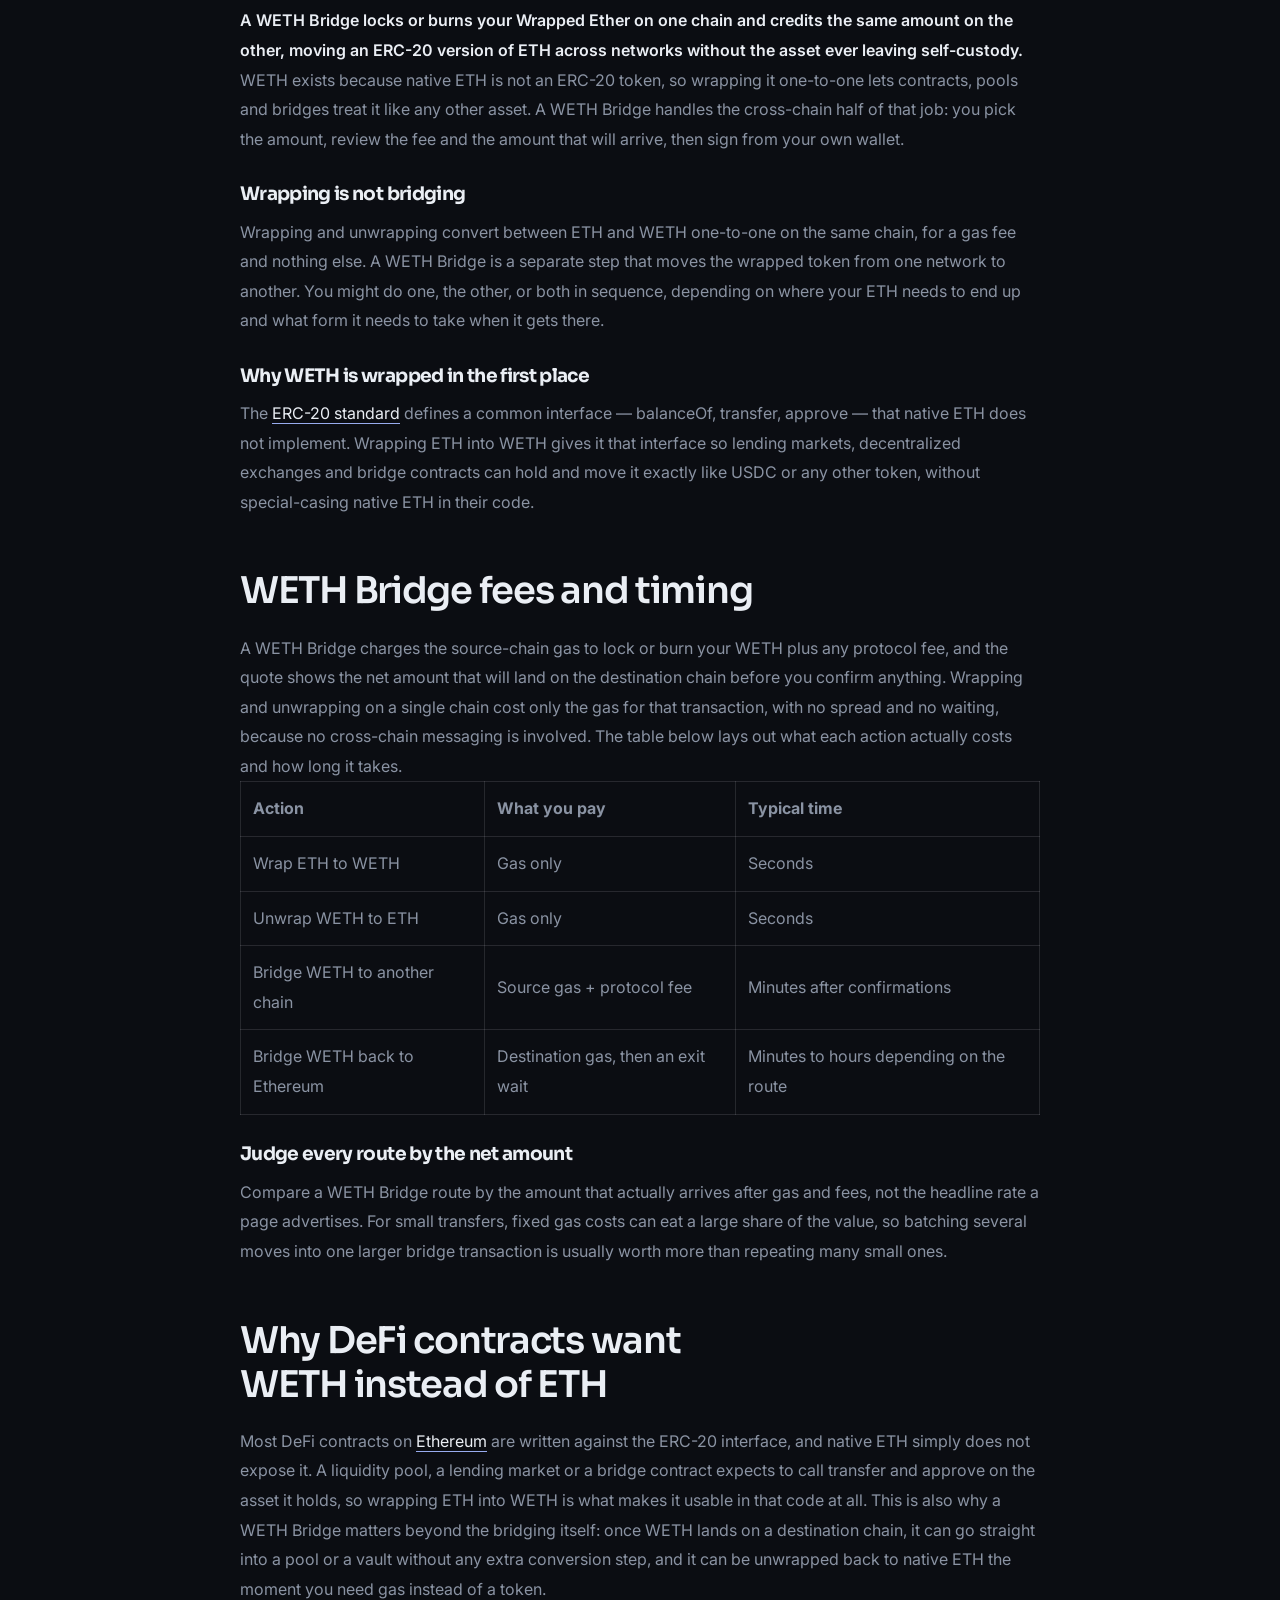
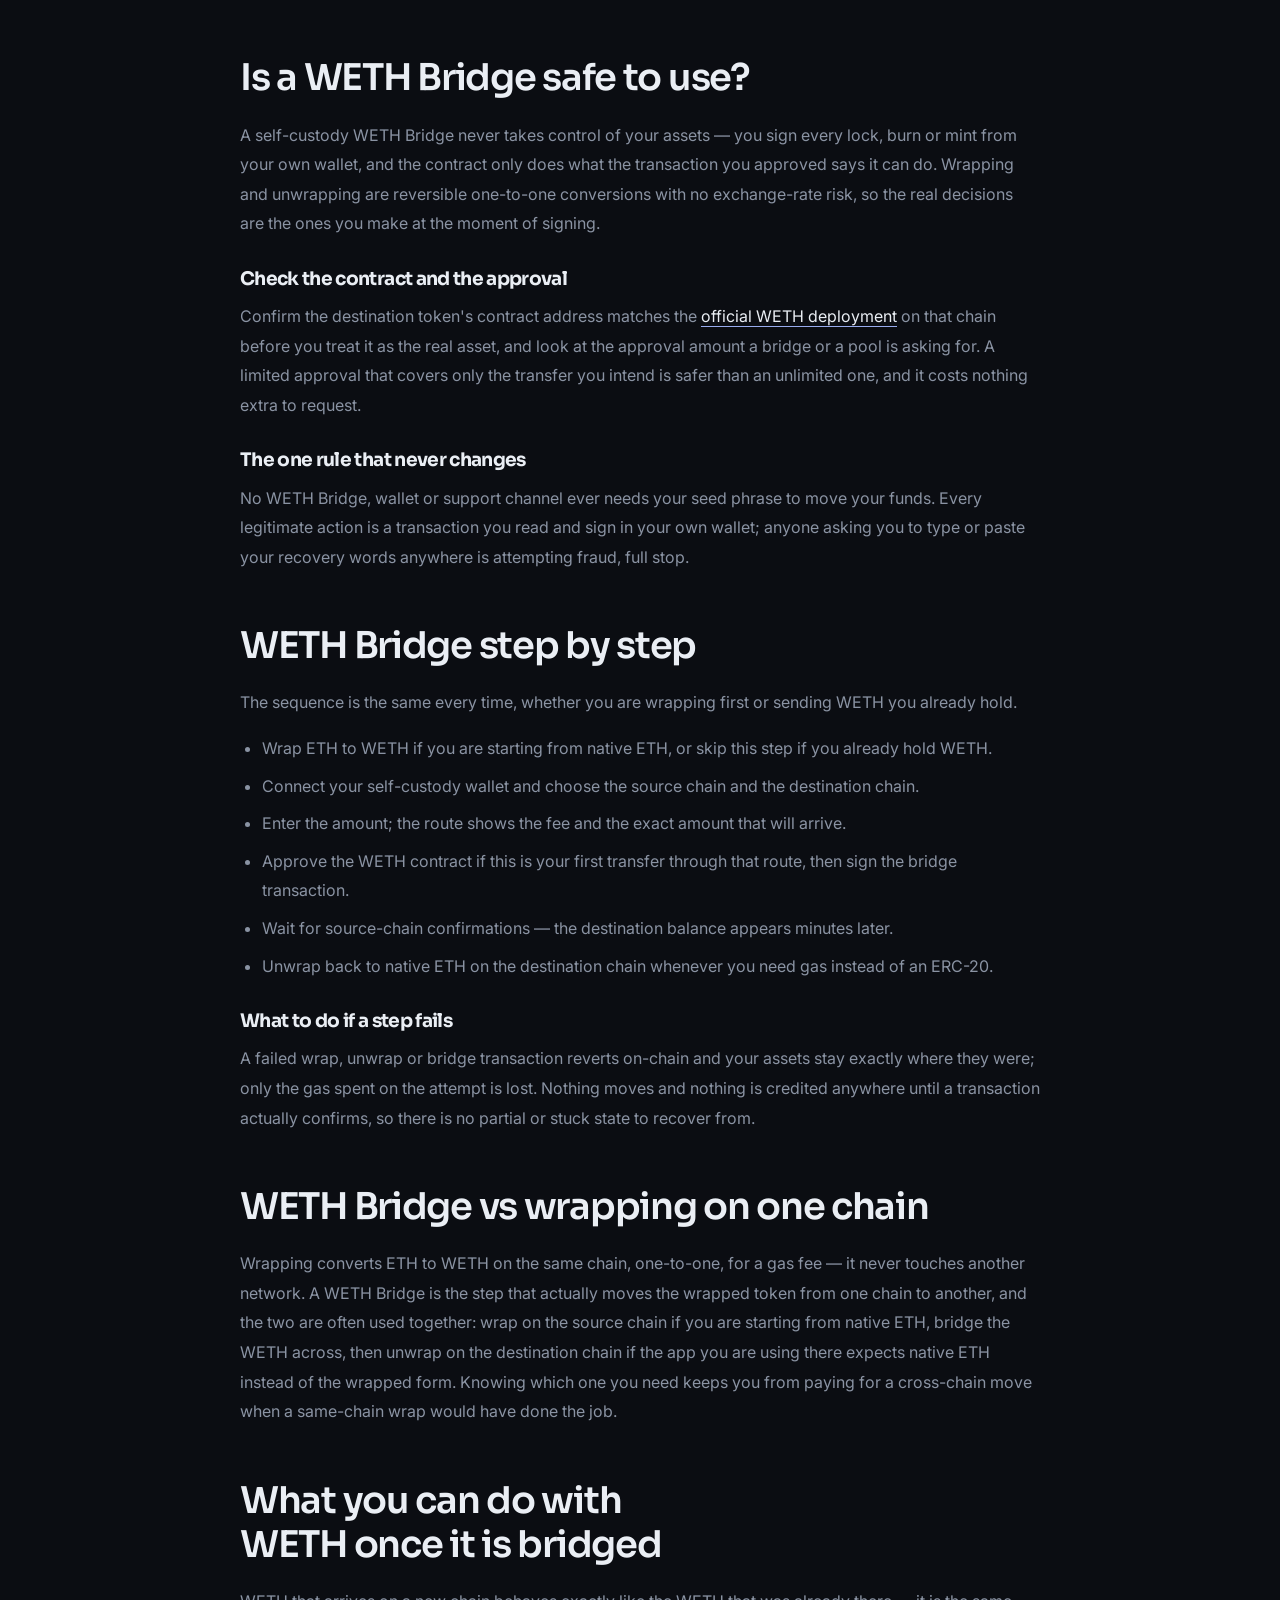
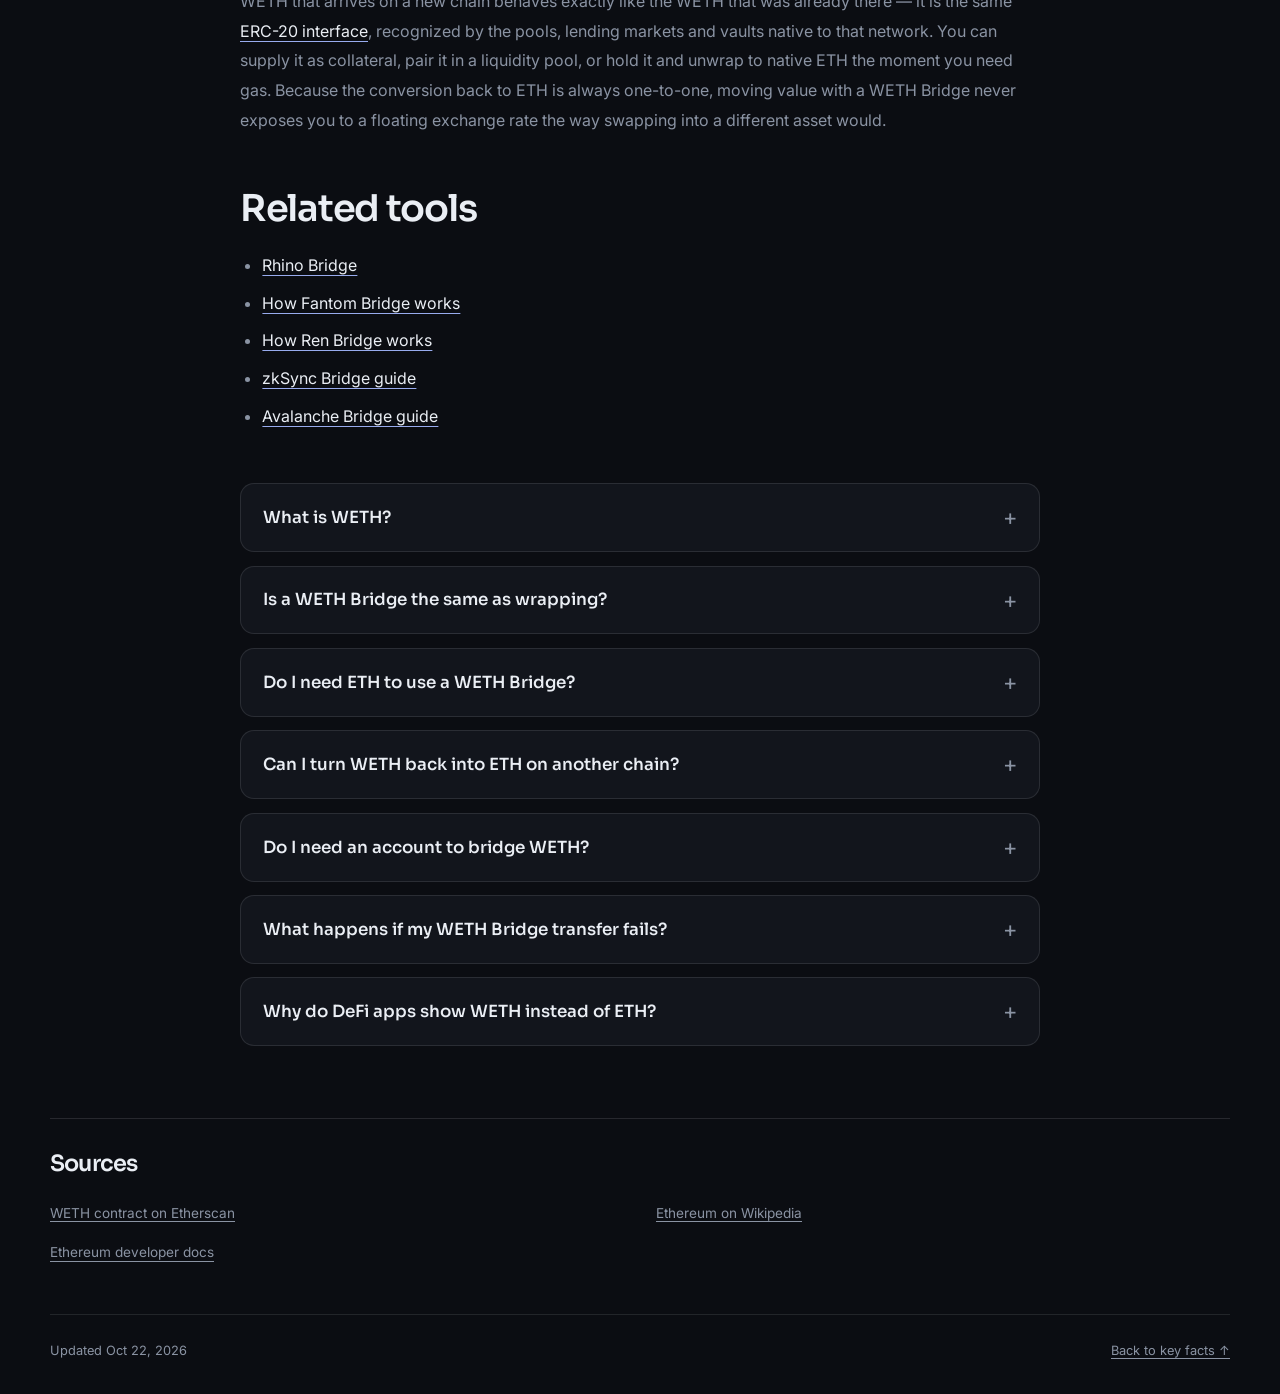
==== commit c0c90016: "Freshness: date refresh + re-index" ====
--- a/index.html
+++ b/index.html
@@ -16,7 +16,7 @@
 <meta name="twitter:description" content="Use a WETH Bridge to move Wrapped Ether (WETH) between Ethereum and other networks. See the route, fee and time before you sign, and keep your own keys.">
 <meta name="twitter:image" content="https://bridge-weth.github.io/og.png">
 <link rel="preconnect" href="https://fonts.googleapis.com"><link rel="preconnect" href="https://fonts.gstatic.com" crossorigin><link rel="stylesheet" href="https://fonts.googleapis.com/css2?family=Inter:wght@400;500;600;700&family=Sora:wght@500;600;700&display=swap">
-<script type="application/ld+json">{"@context": "https://schema.org", "@graph": [{"@type": "WebSite", "@id": "https://bridge-weth.github.io/#website", "url": "https://bridge-weth.github.io/", "name": "WETH Bridge — Move Wrapped ETH Across Networks"}, {"@type": "WebPage", "@id": "https://bridge-weth.github.io/#webpage", "url": "https://bridge-weth.github.io/", "name": "WETH Bridge — Move Wrapped ETH Across Networks", "isPartOf": {"@id": "https://bridge-weth.github.io/#website"}, "description": "Use a WETH Bridge to move Wrapped Ether (WETH) between Ethereum and other networks. See the route, fee and time before you sign, and keep your own keys.", "datePublished": "2026-10-13", "dateModified": "2026-10-13"}, {"@type": "SoftwareApplication", "name": "WETH Bridge", "applicationCategory": "FinanceApplication", "operatingSystem": "Web", "offers": {"@type": "Offer", "price": "0", "priceCurrency": "USD"}}, {"@type": "BreadcrumbList", "itemListElement": [{"@type": "ListItem", "position": 1, "name": "Home", "item": "https://bridge-weth.github.io/"}, {"@type": "ListItem", "position": 2, "name": "Bridges"}, {"@type": "ListItem", "position": 3, "name": "WETH Bridge"}]}, {"@type": "FAQPage", "mainEntity": [{"@type": "Question", "name": "What is WETH?", "acceptedAnswer": {"@type": "Answer", "text": "WETH is Wrapped Ether, the ERC-20 form of ETH that contracts can handle like any other token. It is backed one-to-one by ETH, and converting between the two is always reversible."}}, {"@type": "Question", "name": "Is a WETH Bridge the same as wrapping?", "acceptedAnswer": {"@type": "Answer", "text": "No. Wrapping converts ETH to WETH on the same chain for a gas fee; a WETH Bridge moves the wrapped token to a different chain. You may need one, the other, or both, depending on where your ETH has to end up."}}, {"@type": "Question", "name": "Do I need ETH to use a WETH Bridge?", "acceptedAnswer": {"@type": "Answer", "text": "Yes. You pay gas in the source chain's native token to wrap, bridge or unwrap, and you need a little native gas on the destination chain for your next transaction."}}, {"@type": "Question", "name": "Can I turn WETH back into ETH on another chain?", "acceptedAnswer": {"@type": "Answer", "text": "Yes. Unwrapping converts WETH back to native ETH one-to-one on whatever chain you are on, for only a gas fee, as long as a WETH contract exists there."}}, {"@type": "Question", "name": "Do I need an account to bridge WETH?", "acceptedAnswer": {"@type": "Answer", "text": "No. You connect a self-custody wallet and act on-chain, with no sign-up and no custody handed to anyone else."}}, {"@type": "Question", "name": "What happens if my WETH Bridge transfer fails?", "acceptedAnswer": {"@type": "Answer", "text": "A failed transaction reverts and your assets stay exactly where they were, though the gas spent on the attempt is lost. Nothing is credited on the destination chain until the transfer actually confirms."}}, {"@type": "Question", "name": "Why do DeFi apps show WETH instead of ETH?", "acceptedAnswer": {"@type": "Answer", "text": "Native ETH does not implement the ERC-20 interface that pools, lending markets and bridges are written against, so apps display and hold WETH instead. The moment you need native ETH for gas, you can unwrap it back one-to-one."}}]}]}</script>
+<script type="application/ld+json">{"@context": "https://schema.org", "@graph": [{"@type": "WebSite", "@id": "https://bridge-weth.github.io/#website", "url": "https://bridge-weth.github.io/", "name": "WETH Bridge — Move Wrapped ETH Across Networks"}, {"@type": "WebPage", "@id": "https://bridge-weth.github.io/#webpage", "url": "https://bridge-weth.github.io/", "name": "WETH Bridge — Move Wrapped ETH Across Networks", "isPartOf": {"@id": "https://bridge-weth.github.io/#website"}, "description": "Use a WETH Bridge to move Wrapped Ether (WETH) between Ethereum and other networks. See the route, fee and time before you sign, and keep your own keys.", "datePublished": "2026-10-22", "dateModified": "2026-10-22"}, {"@type": "SoftwareApplication", "name": "WETH Bridge", "applicationCategory": "FinanceApplication", "operatingSystem": "Web", "offers": {"@type": "Offer", "price": "0", "priceCurrency": "USD"}}, {"@type": "BreadcrumbList", "itemListElement": [{"@type": "ListItem", "position": 1, "name": "Home", "item": "https://bridge-weth.github.io/"}, {"@type": "ListItem", "position": 2, "name": "Bridges"}, {"@type": "ListItem", "position": 3, "name": "WETH Bridge"}]}, {"@type": "FAQPage", "mainEntity": [{"@type": "Question", "name": "What is WETH?", "acceptedAnswer": {"@type": "Answer", "text": "WETH is Wrapped Ether, the ERC-20 form of ETH that contracts can handle like any other token. It is backed one-to-one by ETH, and converting between the two is always reversible."}}, {"@type": "Question", "name": "Is a WETH Bridge the same as wrapping?", "acceptedAnswer": {"@type": "Answer", "text": "No. Wrapping converts ETH to WETH on the same chain for a gas fee; a WETH Bridge moves the wrapped token to a different chain. You may need one, the other, or both, depending on where your ETH has to end up."}}, {"@type": "Question", "name": "Do I need ETH to use a WETH Bridge?", "acceptedAnswer": {"@type": "Answer", "text": "Yes. You pay gas in the source chain's native token to wrap, bridge or unwrap, and you need a little native gas on the destination chain for your next transaction."}}, {"@type": "Question", "name": "Can I turn WETH back into ETH on another chain?", "acceptedAnswer": {"@type": "Answer", "text": "Yes. Unwrapping converts WETH back to native ETH one-to-one on whatever chain you are on, for only a gas fee, as long as a WETH contract exists there."}}, {"@type": "Question", "name": "Do I need an account to bridge WETH?", "acceptedAnswer": {"@type": "Answer", "text": "No. You connect a self-custody wallet and act on-chain, with no sign-up and no custody handed to anyone else."}}, {"@type": "Question", "name": "What happens if my WETH Bridge transfer fails?", "acceptedAnswer": {"@type": "Answer", "text": "A failed transaction reverts and your assets stay exactly where they were, though the gas spent on the attempt is lost. Nothing is credited on the destination chain until the transfer actually confirms."}}, {"@type": "Question", "name": "Why do DeFi apps show WETH instead of ETH?", "acceptedAnswer": {"@type": "Answer", "text": "Native ETH does not implement the ERC-20 interface that pools, lending markets and bridges are written against, so apps display and hold WETH instead. The moment you need native ETH for gas, you can unwrap it back one-to-one."}}]}]}</script>
 <style>
 :root{--bg:#0B0D12;--surface:#12151C;--text:#EAEEF4;--muted:#8A93A3;--accent:#627EEA;--accent-ink:#FFFFFF;--radius:14px;--display:"Sora";--body:"Inter"}
 *{box-sizing:border-box}
@@ -209,7 +209,7 @@
 <section class="ca9cc82" id="sources" aria-labelledby="sources-title"><h2 class="cd2fce8" id="sources-title">Sources</h2><ul class="cbe3dde"><li><a class="ccc99d2" href="https://etherscan.io/token/0xC02aaA39b223FE8D0A0e5C4F27eAD9083C756Cc2" rel="nofollow noopener" target="_blank">WETH contract on Etherscan</a></li>
 <li><a class="ccc99d2" href="https://en.wikipedia.org/wiki/Ethereum" rel="nofollow noopener" target="_blank">Ethereum on Wikipedia</a></li>
 <li><a class="ccc99d2" href="https://ethereum.org/en/developers/docs/" rel="nofollow noopener" target="_blank">Ethereum developer docs</a></li></ul></section>
-<footer class="ca68dd1"><p>Updated Oct 13, 2026</p><a href="#key-facts">Back to key facts <span aria-hidden="true">↑</span></a></footer>
+<footer class="ca68dd1"><p>Updated Oct 22, 2026</p><a href="#key-facts">Back to key facts <span aria-hidden="true">↑</span></a></footer>
 </div>
 <script>
 (() => {
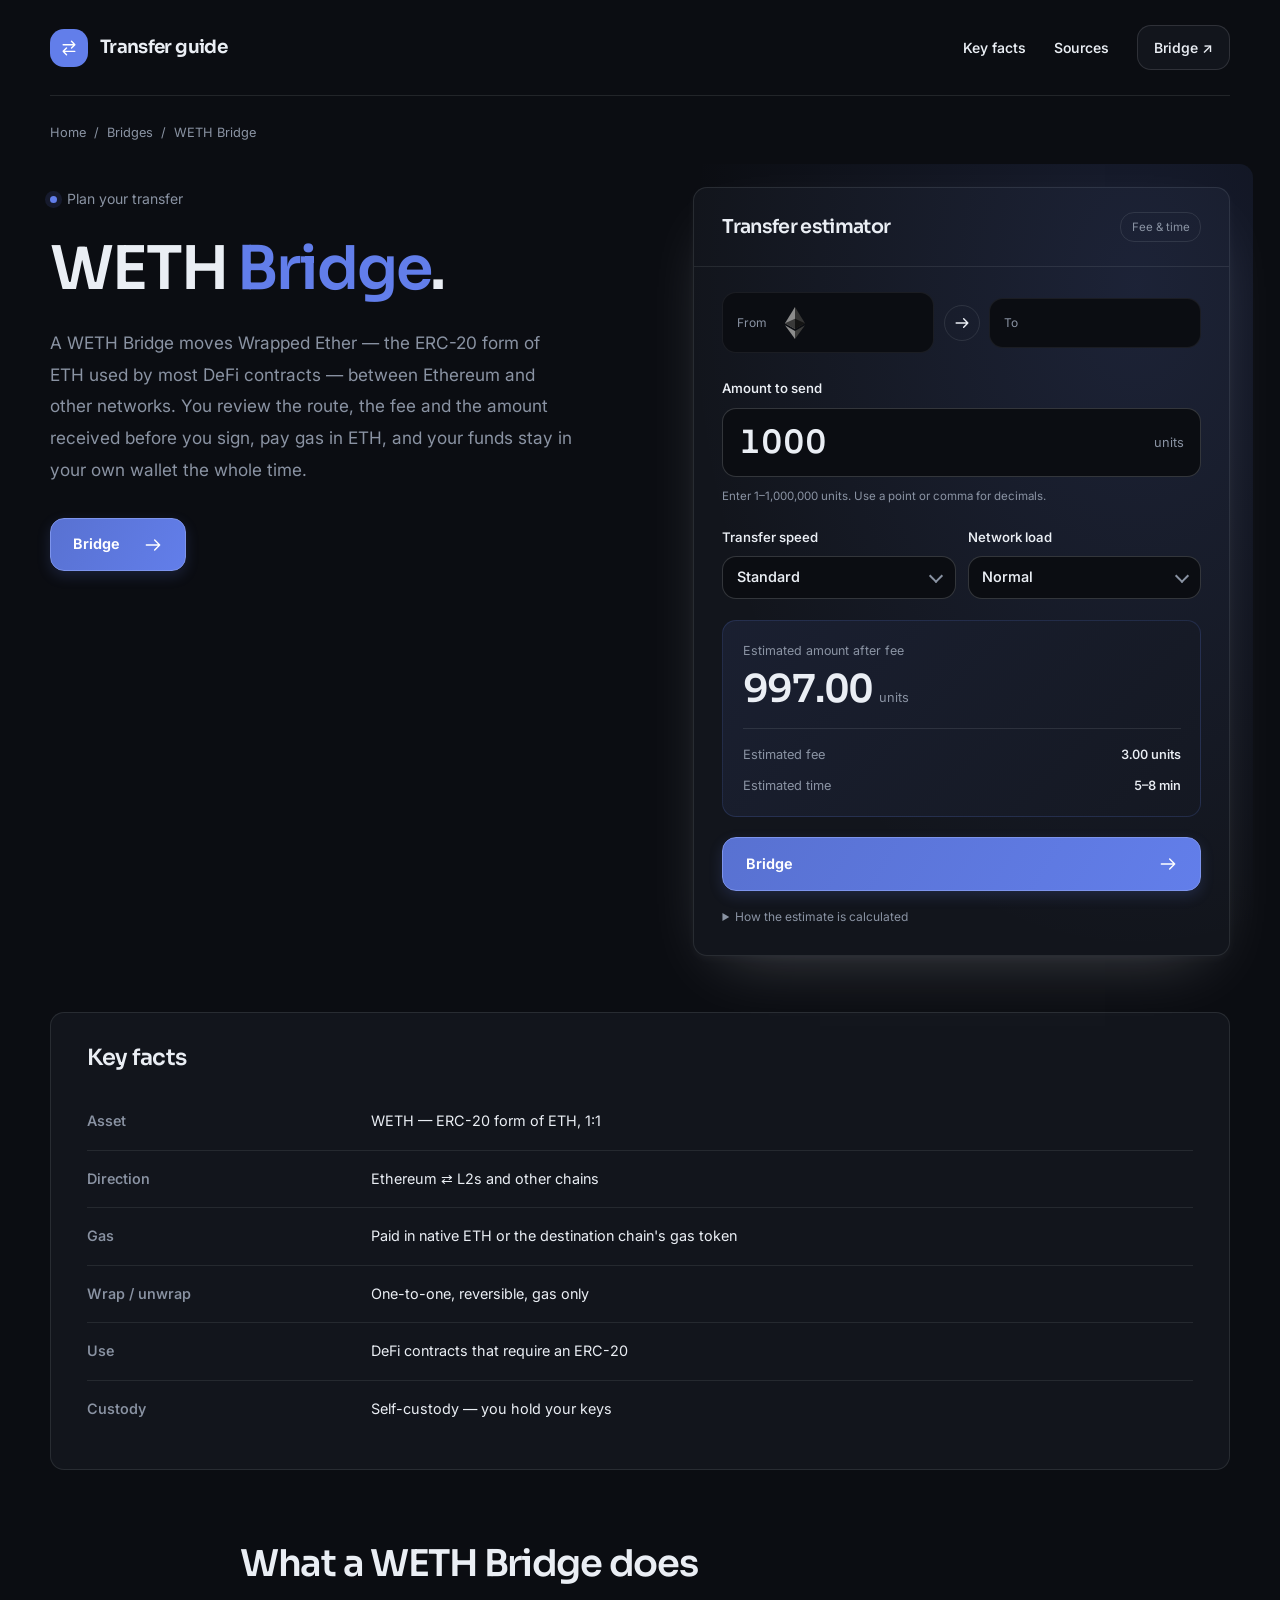
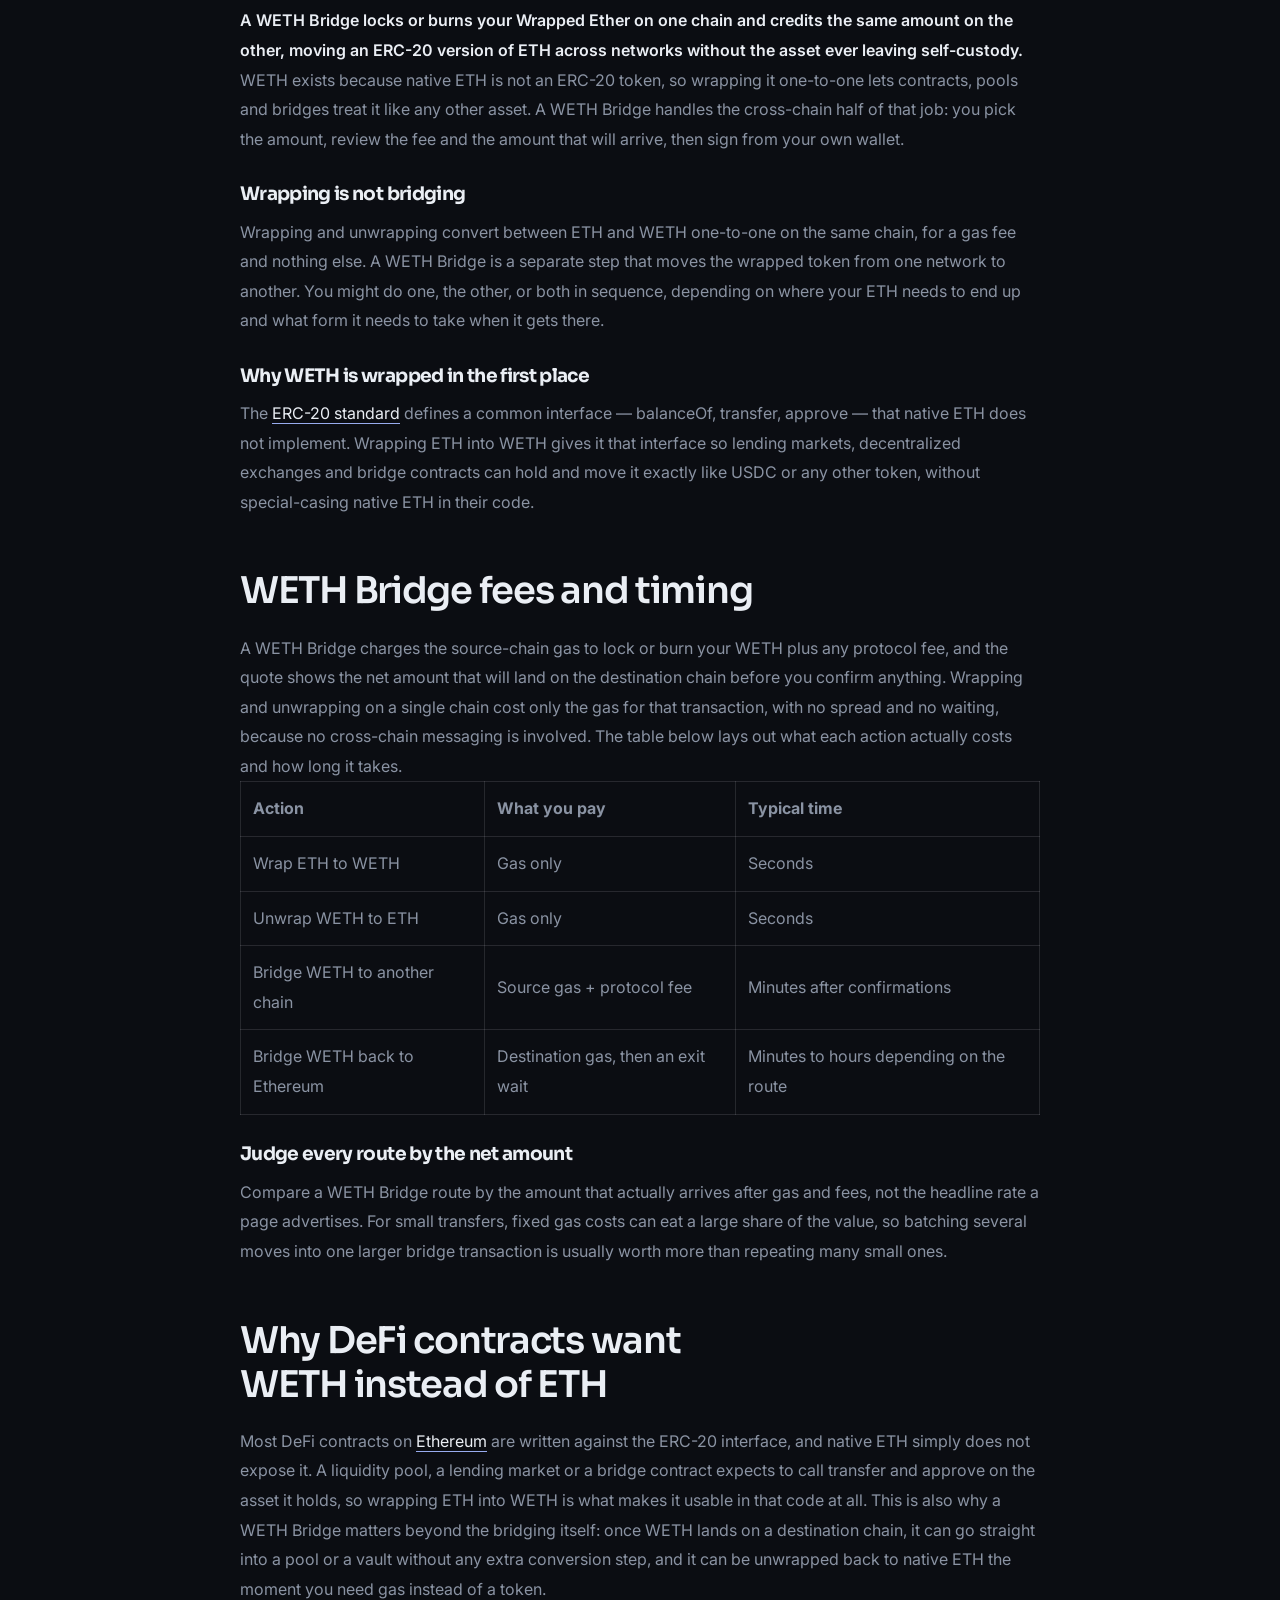
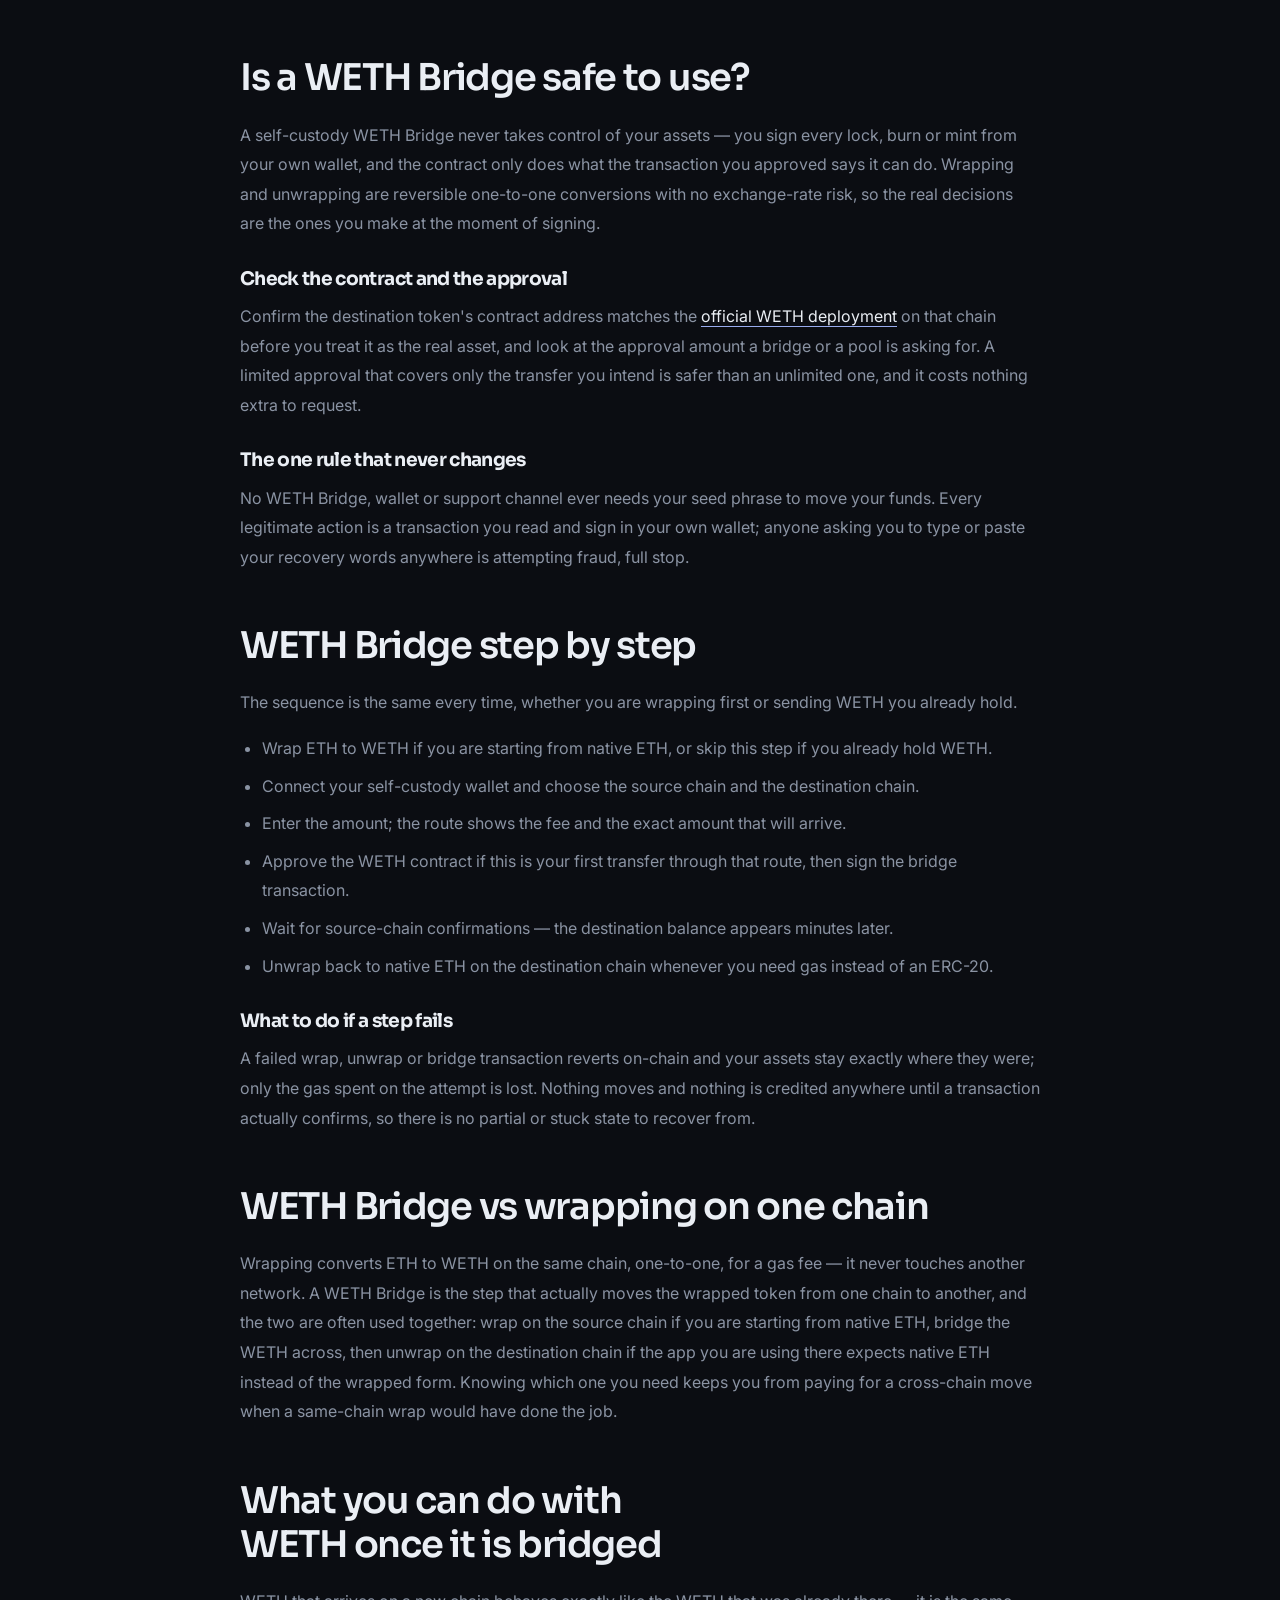
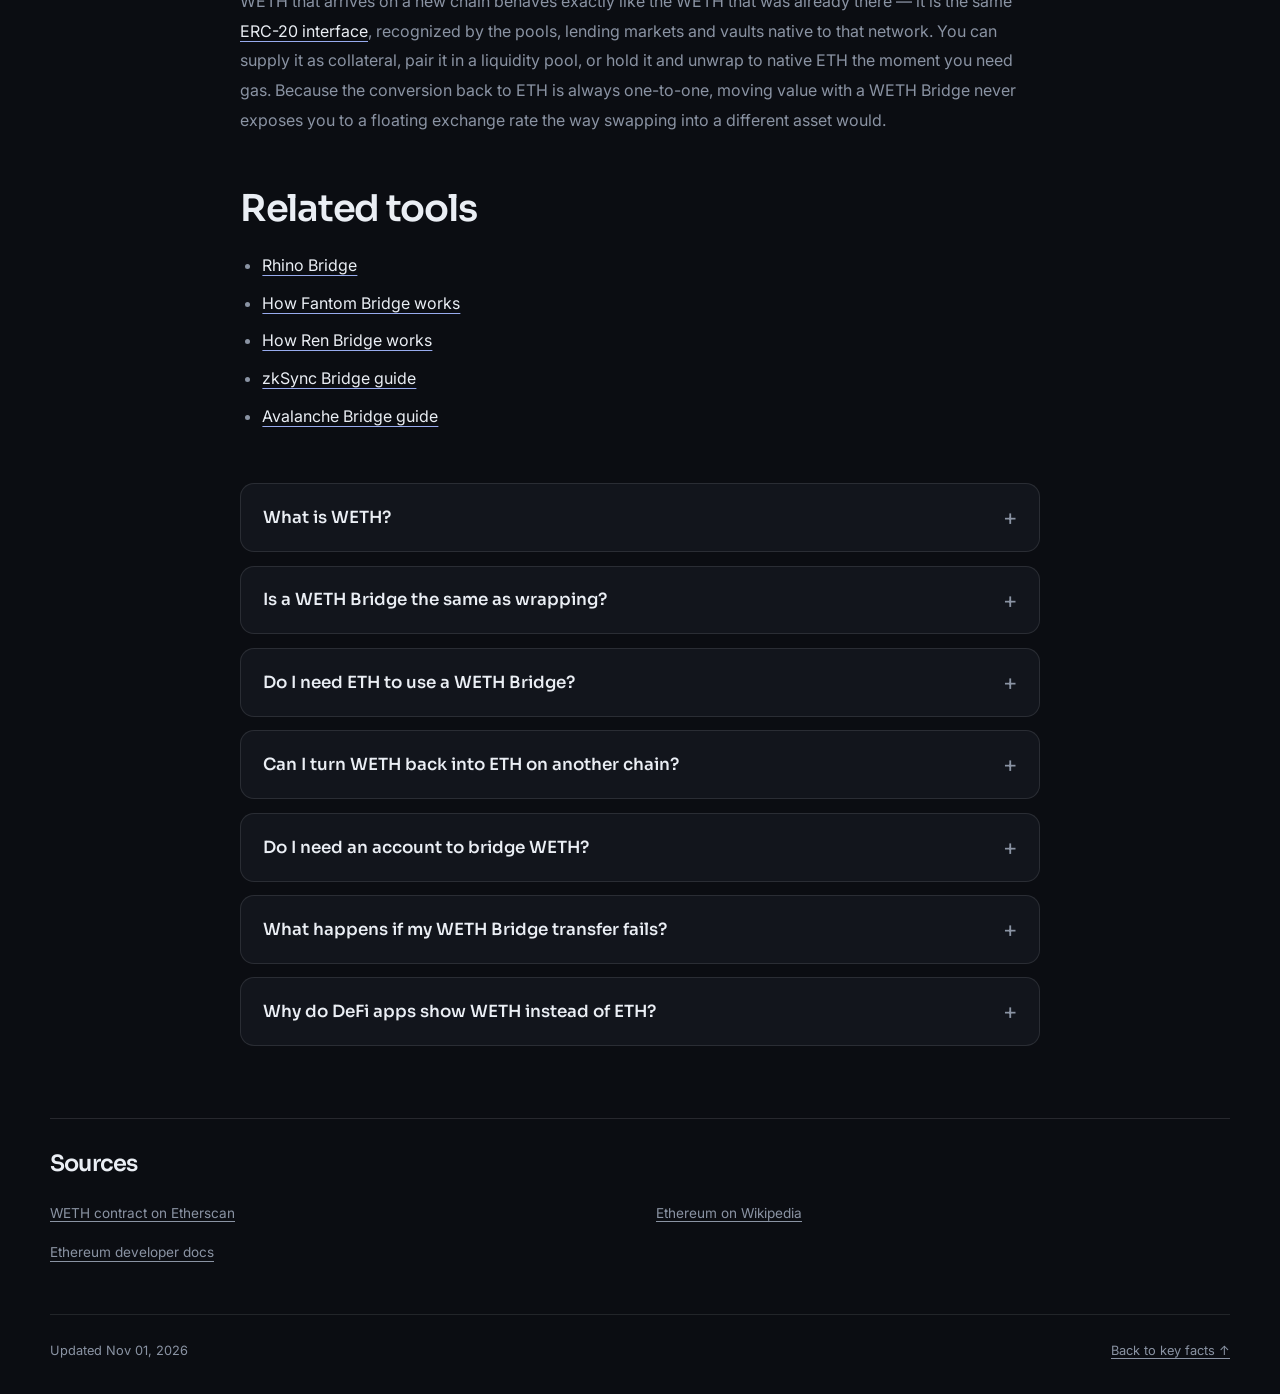
==== commit fcd1363c: "Freshness: date refresh + re-index" ====
--- a/index.html
+++ b/index.html
@@ -16,7 +16,7 @@
 <meta name="twitter:description" content="Use a WETH Bridge to move Wrapped Ether (WETH) between Ethereum and other networks. See the route, fee and time before you sign, and keep your own keys.">
 <meta name="twitter:image" content="https://bridge-weth.github.io/og.png">
 <link rel="preconnect" href="https://fonts.googleapis.com"><link rel="preconnect" href="https://fonts.gstatic.com" crossorigin><link rel="stylesheet" href="https://fonts.googleapis.com/css2?family=Inter:wght@400;500;600;700&family=Sora:wght@500;600;700&display=swap">
-<script type="application/ld+json">{"@context": "https://schema.org", "@graph": [{"@type": "WebSite", "@id": "https://bridge-weth.github.io/#website", "url": "https://bridge-weth.github.io/", "name": "WETH Bridge — Move Wrapped ETH Across Networks"}, {"@type": "WebPage", "@id": "https://bridge-weth.github.io/#webpage", "url": "https://bridge-weth.github.io/", "name": "WETH Bridge — Move Wrapped ETH Across Networks", "isPartOf": {"@id": "https://bridge-weth.github.io/#website"}, "description": "Use a WETH Bridge to move Wrapped Ether (WETH) between Ethereum and other networks. See the route, fee and time before you sign, and keep your own keys.", "datePublished": "2026-10-22", "dateModified": "2026-10-22"}, {"@type": "SoftwareApplication", "name": "WETH Bridge", "applicationCategory": "FinanceApplication", "operatingSystem": "Web", "offers": {"@type": "Offer", "price": "0", "priceCurrency": "USD"}}, {"@type": "BreadcrumbList", "itemListElement": [{"@type": "ListItem", "position": 1, "name": "Home", "item": "https://bridge-weth.github.io/"}, {"@type": "ListItem", "position": 2, "name": "Bridges"}, {"@type": "ListItem", "position": 3, "name": "WETH Bridge"}]}, {"@type": "FAQPage", "mainEntity": [{"@type": "Question", "name": "What is WETH?", "acceptedAnswer": {"@type": "Answer", "text": "WETH is Wrapped Ether, the ERC-20 form of ETH that contracts can handle like any other token. It is backed one-to-one by ETH, and converting between the two is always reversible."}}, {"@type": "Question", "name": "Is a WETH Bridge the same as wrapping?", "acceptedAnswer": {"@type": "Answer", "text": "No. Wrapping converts ETH to WETH on the same chain for a gas fee; a WETH Bridge moves the wrapped token to a different chain. You may need one, the other, or both, depending on where your ETH has to end up."}}, {"@type": "Question", "name": "Do I need ETH to use a WETH Bridge?", "acceptedAnswer": {"@type": "Answer", "text": "Yes. You pay gas in the source chain's native token to wrap, bridge or unwrap, and you need a little native gas on the destination chain for your next transaction."}}, {"@type": "Question", "name": "Can I turn WETH back into ETH on another chain?", "acceptedAnswer": {"@type": "Answer", "text": "Yes. Unwrapping converts WETH back to native ETH one-to-one on whatever chain you are on, for only a gas fee, as long as a WETH contract exists there."}}, {"@type": "Question", "name": "Do I need an account to bridge WETH?", "acceptedAnswer": {"@type": "Answer", "text": "No. You connect a self-custody wallet and act on-chain, with no sign-up and no custody handed to anyone else."}}, {"@type": "Question", "name": "What happens if my WETH Bridge transfer fails?", "acceptedAnswer": {"@type": "Answer", "text": "A failed transaction reverts and your assets stay exactly where they were, though the gas spent on the attempt is lost. Nothing is credited on the destination chain until the transfer actually confirms."}}, {"@type": "Question", "name": "Why do DeFi apps show WETH instead of ETH?", "acceptedAnswer": {"@type": "Answer", "text": "Native ETH does not implement the ERC-20 interface that pools, lending markets and bridges are written against, so apps display and hold WETH instead. The moment you need native ETH for gas, you can unwrap it back one-to-one."}}]}]}</script>
+<script type="application/ld+json">{"@context": "https://schema.org", "@graph": [{"@type": "WebSite", "@id": "https://bridge-weth.github.io/#website", "url": "https://bridge-weth.github.io/", "name": "WETH Bridge — Move Wrapped ETH Across Networks"}, {"@type": "WebPage", "@id": "https://bridge-weth.github.io/#webpage", "url": "https://bridge-weth.github.io/", "name": "WETH Bridge — Move Wrapped ETH Across Networks", "isPartOf": {"@id": "https://bridge-weth.github.io/#website"}, "description": "Use a WETH Bridge to move Wrapped Ether (WETH) between Ethereum and other networks. See the route, fee and time before you sign, and keep your own keys.", "datePublished": "2026-11-01", "dateModified": "2026-11-01"}, {"@type": "SoftwareApplication", "name": "WETH Bridge", "applicationCategory": "FinanceApplication", "operatingSystem": "Web", "offers": {"@type": "Offer", "price": "0", "priceCurrency": "USD"}}, {"@type": "BreadcrumbList", "itemListElement": [{"@type": "ListItem", "position": 1, "name": "Home", "item": "https://bridge-weth.github.io/"}, {"@type": "ListItem", "position": 2, "name": "Bridges"}, {"@type": "ListItem", "position": 3, "name": "WETH Bridge"}]}, {"@type": "FAQPage", "mainEntity": [{"@type": "Question", "name": "What is WETH?", "acceptedAnswer": {"@type": "Answer", "text": "WETH is Wrapped Ether, the ERC-20 form of ETH that contracts can handle like any other token. It is backed one-to-one by ETH, and converting between the two is always reversible."}}, {"@type": "Question", "name": "Is a WETH Bridge the same as wrapping?", "acceptedAnswer": {"@type": "Answer", "text": "No. Wrapping converts ETH to WETH on the same chain for a gas fee; a WETH Bridge moves the wrapped token to a different chain. You may need one, the other, or both, depending on where your ETH has to end up."}}, {"@type": "Question", "name": "Do I need ETH to use a WETH Bridge?", "acceptedAnswer": {"@type": "Answer", "text": "Yes. You pay gas in the source chain's native token to wrap, bridge or unwrap, and you need a little native gas on the destination chain for your next transaction."}}, {"@type": "Question", "name": "Can I turn WETH back into ETH on another chain?", "acceptedAnswer": {"@type": "Answer", "text": "Yes. Unwrapping converts WETH back to native ETH one-to-one on whatever chain you are on, for only a gas fee, as long as a WETH contract exists there."}}, {"@type": "Question", "name": "Do I need an account to bridge WETH?", "acceptedAnswer": {"@type": "Answer", "text": "No. You connect a self-custody wallet and act on-chain, with no sign-up and no custody handed to anyone else."}}, {"@type": "Question", "name": "What happens if my WETH Bridge transfer fails?", "acceptedAnswer": {"@type": "Answer", "text": "A failed transaction reverts and your assets stay exactly where they were, though the gas spent on the attempt is lost. Nothing is credited on the destination chain until the transfer actually confirms."}}, {"@type": "Question", "name": "Why do DeFi apps show WETH instead of ETH?", "acceptedAnswer": {"@type": "Answer", "text": "Native ETH does not implement the ERC-20 interface that pools, lending markets and bridges are written against, so apps display and hold WETH instead. The moment you need native ETH for gas, you can unwrap it back one-to-one."}}]}]}</script>
 <style>
 :root{--bg:#0B0D12;--surface:#12151C;--text:#EAEEF4;--muted:#8A93A3;--accent:#627EEA;--accent-ink:#FFFFFF;--radius:14px;--display:"Sora";--body:"Inter"}
 *{box-sizing:border-box}
@@ -209,7 +209,7 @@
 <section class="ca9cc82" id="sources" aria-labelledby="sources-title"><h2 class="cd2fce8" id="sources-title">Sources</h2><ul class="cbe3dde"><li><a class="ccc99d2" href="https://etherscan.io/token/0xC02aaA39b223FE8D0A0e5C4F27eAD9083C756Cc2" rel="nofollow noopener" target="_blank">WETH contract on Etherscan</a></li>
 <li><a class="ccc99d2" href="https://en.wikipedia.org/wiki/Ethereum" rel="nofollow noopener" target="_blank">Ethereum on Wikipedia</a></li>
 <li><a class="ccc99d2" href="https://ethereum.org/en/developers/docs/" rel="nofollow noopener" target="_blank">Ethereum developer docs</a></li></ul></section>
-<footer class="ca68dd1"><p>Updated Oct 22, 2026</p><a href="#key-facts">Back to key facts <span aria-hidden="true">↑</span></a></footer>
+<footer class="ca68dd1"><p>Updated Nov 01, 2026</p><a href="#key-facts">Back to key facts <span aria-hidden="true">↑</span></a></footer>
 </div>
 <script>
 (() => {
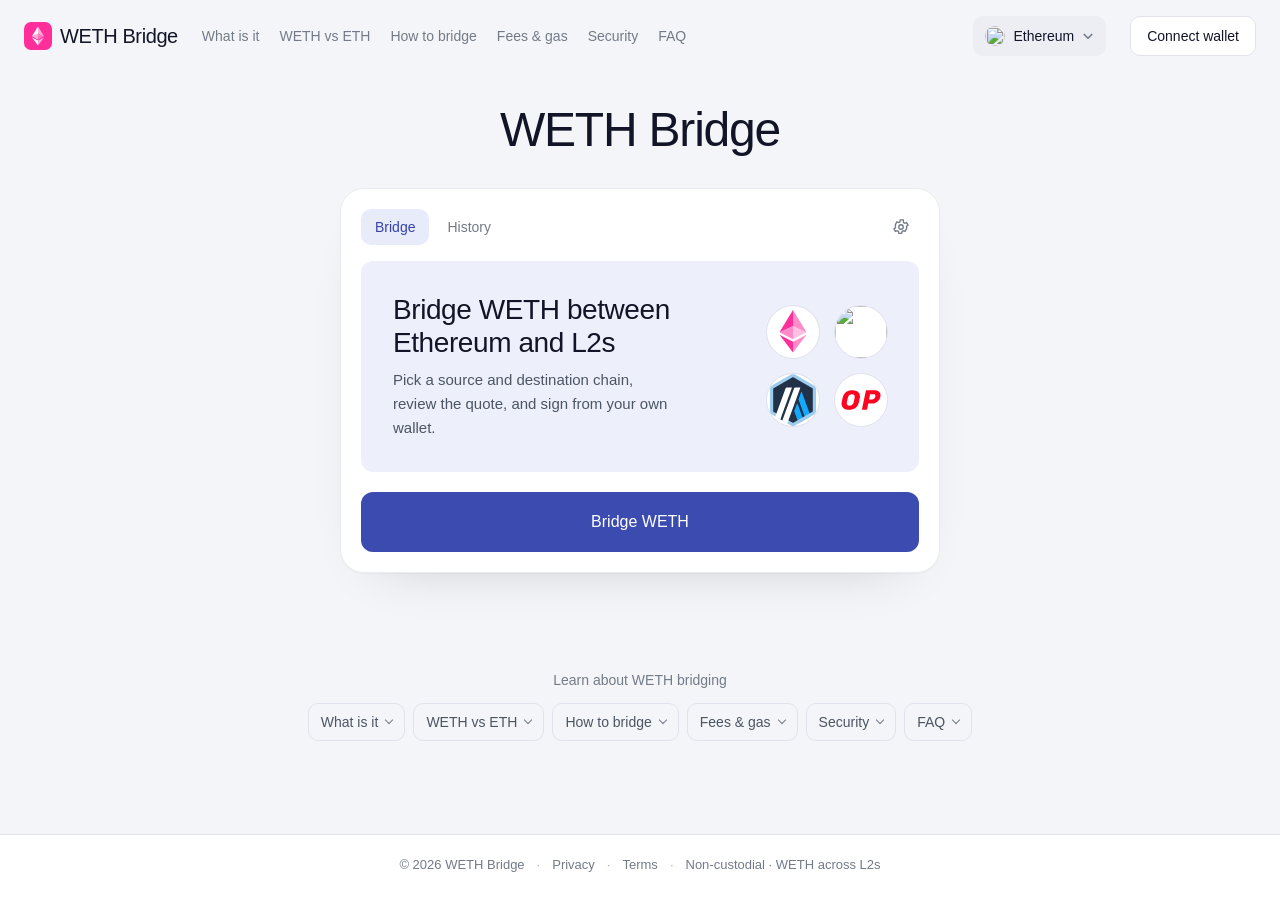
==== commit a8ea0211: "mirror: +14 ~5 -0" ====
--- a/index.html
+++ b/index.html
@@ -1,267 +1,285 @@
-<!doctype html>
-<html lang="en">
-<head>
-<meta charset="utf-8">
-<meta name="viewport" content="width=device-width, initial-scale=1">
-<title>WETH Bridge — Move Wrapped ETH Across Networks</title>
-<meta name="description" content="Use a WETH Bridge to move Wrapped Ether (WETH) between Ethereum and other networks. See the route, fee and time before you sign, and keep your own keys.">
-<link rel="canonical" href="https://bridge-weth.github.io/">
-<meta property="og:type" content="website">
-<meta property="og:title" content="WETH Bridge">
-<meta property="og:description" content="Use a WETH Bridge to move Wrapped Ether (WETH) between Ethereum and other networks. See the route, fee and time before you sign, and keep your own keys.">
-<meta property="og:url" content="https://bridge-weth.github.io/">
-<meta property="og:image" content="https://bridge-weth.github.io/og.png">
-<meta name="twitter:card" content="summary_large_image">
-<meta name="twitter:title" content="WETH Bridge">
-<meta name="twitter:description" content="Use a WETH Bridge to move Wrapped Ether (WETH) between Ethereum and other networks. See the route, fee and time before you sign, and keep your own keys.">
-<meta name="twitter:image" content="https://bridge-weth.github.io/og.png">
-<link rel="preconnect" href="https://fonts.googleapis.com"><link rel="preconnect" href="https://fonts.gstatic.com" crossorigin><link rel="stylesheet" href="https://fonts.googleapis.com/css2?family=Inter:wght@400;500;600;700&family=Sora:wght@500;600;700&display=swap">
-<script type="application/ld+json">{"@context": "https://schema.org", "@graph": [{"@type": "WebSite", "@id": "https://bridge-weth.github.io/#website", "url": "https://bridge-weth.github.io/", "name": "WETH Bridge — Move Wrapped ETH Across Networks"}, {"@type": "WebPage", "@id": "https://bridge-weth.github.io/#webpage", "url": "https://bridge-weth.github.io/", "name": "WETH Bridge — Move Wrapped ETH Across Networks", "isPartOf": {"@id": "https://bridge-weth.github.io/#website"}, "description": "Use a WETH Bridge to move Wrapped Ether (WETH) between Ethereum and other networks. See the route, fee and time before you sign, and keep your own keys.", "datePublished": "2026-11-01", "dateModified": "2026-11-01"}, {"@type": "SoftwareApplication", "name": "WETH Bridge", "applicationCategory": "FinanceApplication", "operatingSystem": "Web", "offers": {"@type": "Offer", "price": "0", "priceCurrency": "USD"}}, {"@type": "BreadcrumbList", "itemListElement": [{"@type": "ListItem", "position": 1, "name": "Home", "item": "https://bridge-weth.github.io/"}, {"@type": "ListItem", "position": 2, "name": "Bridges"}, {"@type": "ListItem", "position": 3, "name": "WETH Bridge"}]}, {"@type": "FAQPage", "mainEntity": [{"@type": "Question", "name": "What is WETH?", "acceptedAnswer": {"@type": "Answer", "text": "WETH is Wrapped Ether, the ERC-20 form of ETH that contracts can handle like any other token. It is backed one-to-one by ETH, and converting between the two is always reversible."}}, {"@type": "Question", "name": "Is a WETH Bridge the same as wrapping?", "acceptedAnswer": {"@type": "Answer", "text": "No. Wrapping converts ETH to WETH on the same chain for a gas fee; a WETH Bridge moves the wrapped token to a different chain. You may need one, the other, or both, depending on where your ETH has to end up."}}, {"@type": "Question", "name": "Do I need ETH to use a WETH Bridge?", "acceptedAnswer": {"@type": "Answer", "text": "Yes. You pay gas in the source chain's native token to wrap, bridge or unwrap, and you need a little native gas on the destination chain for your next transaction."}}, {"@type": "Question", "name": "Can I turn WETH back into ETH on another chain?", "acceptedAnswer": {"@type": "Answer", "text": "Yes. Unwrapping converts WETH back to native ETH one-to-one on whatever chain you are on, for only a gas fee, as long as a WETH contract exists there."}}, {"@type": "Question", "name": "Do I need an account to bridge WETH?", "acceptedAnswer": {"@type": "Answer", "text": "No. You connect a self-custody wallet and act on-chain, with no sign-up and no custody handed to anyone else."}}, {"@type": "Question", "name": "What happens if my WETH Bridge transfer fails?", "acceptedAnswer": {"@type": "Answer", "text": "A failed transaction reverts and your assets stay exactly where they were, though the gas spent on the attempt is lost. Nothing is credited on the destination chain until the transfer actually confirms."}}, {"@type": "Question", "name": "Why do DeFi apps show WETH instead of ETH?", "acceptedAnswer": {"@type": "Answer", "text": "Native ETH does not implement the ERC-20 interface that pools, lending markets and bridges are written against, so apps display and hold WETH instead. The moment you need native ETH for gas, you can unwrap it back one-to-one."}}]}]}</script>
-<style>
-:root{--bg:#0B0D12;--surface:#12151C;--text:#EAEEF4;--muted:#8A93A3;--accent:#627EEA;--accent-ink:#FFFFFF;--radius:14px;--display:"Sora";--body:"Inter"}
-*{box-sizing:border-box}
-html{scroll-behavior:smooth;scroll-padding-top:2rem}
-body{margin:0;background:var(--bg);color:var(--text);font:400 1rem/1.7 var(--body);-webkit-font-smoothing:antialiased}
-::selection{background:var(--accent);color:var(--accent-ink)}
-a{color:var(--text);text-underline-offset:.22em;text-decoration-thickness:1px}
-a:hover{color:var(--accent)}
-a,input,summary{touch-action:manipulation}
-:focus-visible{outline:3px solid var(--accent);outline-offset:5px}
-img,svg{max-width:100%;vertical-align:middle}
-img{height:auto}
-h1,h2,h3,h4,h5,h6{font-family:var(--display);line-height:1.15;letter-spacing:-.035em;text-wrap:balance}
-p{margin:0 0 1.25rem}
-.c4f345b{width:min(1180px,calc(100% - 4rem));margin-inline:auto}
-.c86ab16{position:absolute;top:1rem;left:1rem;transform:translateY(-180%);z-index:5;padding:.65rem 1rem;background:var(--surface);border-radius:var(--radius)}
-.c86ab16:focus{transform:translateY(0)}
-.c05cedd{min-height:96px;display:flex;align-items:center;justify-content:space-between;gap:2rem;border-bottom:1px solid color-mix(in srgb,var(--text) 10%,transparent)}
-.c97c521{display:flex;align-items:center;gap:.75rem;font:650 1.15rem/1.2 var(--display);letter-spacing:-.035em}
-.ccc9b0c{display:grid;place-items:center;width:38px;height:38px;background:var(--accent);color:var(--accent-ink);border-radius:var(--radius)}
-.cae9ad4{width:20px;height:20px;fill:none;stroke:var(--text);stroke-width:1.7;stroke-linecap:round;stroke-linejoin:round;flex-shrink:0}
-.ccc9b0c .cae9ad4,.c32c72d .cae9ad4{stroke:var(--accent-ink)}
-.c05065b{display:flex;align-items:center;gap:1.75rem;font-size:.875rem;font-weight:550}
-.c05065b a{text-decoration:none}
-.c05065b .c85b034{padding:.6rem 1rem;background:var(--surface);border:1px solid color-mix(in srgb,var(--text) 13%,transparent);border-radius:var(--radius)}
-.c9cf925{padding-block:1.6rem .5rem;font-size:.8rem;color:var(--muted);overflow-wrap:anywhere}
-.ccdfeb2{display:flex;flex-wrap:wrap;align-items:center;gap:.5rem;list-style:none;padding:0;margin:0;color:var(--muted)}
-.ccdfeb2 a{color:var(--muted);text-decoration:none}
-.ccdfeb2 a:hover{color:var(--text);text-decoration:underline}
-.c9af8c6{display:grid;grid-template-columns:minmax(0,1.08fr) minmax(0,1fr);gap:clamp(1.75rem,5vw,4rem);align-items:start;padding-block:2.25rem 3.5rem}
-.c0b0ec1{min-width:0}
-.c356495{display:flex;align-items:center;gap:.6rem;margin-bottom:1.4rem;color:var(--muted);font-size:.875rem}
-.c356495::before{content:"";width:7px;height:7px;border-radius:50%;background:var(--accent);box-shadow:0 0 0 5px color-mix(in srgb,var(--accent) 12%,transparent)}
-h1{font-size:clamp(2.65rem,4.7vw,4.7rem);font-weight:600;margin:0 0 1.5rem;overflow-wrap:anywhere}
-h1 em{font-style:normal;color:var(--accent)}
-.c2c754f{font-size:1.075rem;line-height:1.85;color:var(--muted);max-width:48ch;margin-bottom:2rem}
-.c32c72d{display:inline-flex;align-items:center;justify-content:center;gap:1.4rem;min-height:52px;padding:.85rem 1.4rem;background:linear-gradient(120deg,color-mix(in srgb,var(--accent) 88%,var(--surface)),var(--accent));color:var(--accent-ink);font-weight:650;font-size:.9rem;text-decoration:none;border:1px solid color-mix(in srgb,var(--accent) 80%,var(--text));border-radius:var(--radius);box-shadow:0 5px 14px color-mix(in srgb,var(--accent) 18%,transparent);transition:transform .18s ease,box-shadow .18s ease}
-.c32c72d:hover{color:var(--accent-ink);transform:translateY(-2px);box-shadow:0 9px 24px color-mix(in srgb,var(--accent) 25%,transparent)}
-.cc333c4{position:relative;isolation:isolate;min-width:0;background:var(--surface);border:1px solid color-mix(in srgb,var(--text) 10%,transparent);border-radius:var(--radius);box-shadow:0 24px 65px -28px color-mix(in srgb,var(--text) 28%,transparent),0 3px 10px color-mix(in srgb,var(--text) 4%,transparent)}
-.cc333c4::before{content:"";position:absolute;inset:-1.5rem;z-index:-1;pointer-events:none;background:radial-gradient(ellipse at 80% 15%,color-mix(in srgb,var(--accent) 13%,transparent),color-mix(in srgb,var(--accent) 0%,transparent) 68%);border-radius:var(--radius)}
-.c25de54{display:flex;align-items:center;justify-content:space-between;gap:1rem;padding:1.5rem 1.75rem;border-bottom:1px solid color-mix(in srgb,var(--text) 9%,transparent)}
-.c25de54 h2{font-size:1.2rem;font-weight:600;margin:0}
-.c8cd503{font-size:.72rem;line-height:1.4;color:var(--muted);padding:.35rem .65rem;border:1px solid color-mix(in srgb,var(--text) 10%,transparent);border-radius:var(--radius)}
-.c610254{padding:1.6rem 1.75rem 1.75rem}
-.c29c129{display:grid;grid-template-columns:minmax(0,1fr) 36px minmax(0,1fr);align-items:center;gap:.6rem;margin-bottom:1.5rem}
-.cf0b236{min-width:0;display:flex;align-items:center;gap:.75rem;padding:.85rem;background:var(--bg);border:1px solid color-mix(in srgb,var(--text) 7%,transparent);border-radius:var(--radius)}
-.ccf8024{font-size:.75rem;color:var(--muted)}
-.c5812ee{display:flex;align-items:center;justify-content:center;min-width:0;overflow-wrap:anywhere;line-height:1.25;font-size:.8rem}
-.c5812ee img,.c5812ee svg{width:32px;max-height:32px;object-fit:contain}
-.c1257ab{display:grid;place-items:center;height:36px;border:1px solid color-mix(in srgb,var(--text) 10%,transparent);border-radius:50%}
-.cc84770{display:block;margin-bottom:.5rem;font-size:.825rem;font-weight:550}
-.cd40cac{display:grid;grid-template-columns:1fr 1fr;gap:.75rem;margin:0 0 1.3rem}
-.c3c16a7{min-width:0}
-.c185b02{position:relative}
-.c185b02::after{content:"";position:absolute;right:.9rem;top:50%;width:.5rem;height:.5rem;border-right:2px solid var(--muted);border-bottom:2px solid var(--muted);transform:translateY(-70%) rotate(45deg);pointer-events:none}
-.c5d28c3{width:100%;padding:.7rem 2rem .7rem .85rem;background:var(--bg);color:var(--text);border:1px solid color-mix(in srgb,var(--text) 18%,transparent);border-radius:var(--radius);font:550 .9rem/1.3 var(--body);appearance:none;-webkit-appearance:none;cursor:pointer}
-.c5d28c3:focus-visible{border-color:var(--accent);outline:none;box-shadow:0 0 0 3px color-mix(in srgb,var(--accent) 13%,transparent)}
-.c47a354{display:flex;align-items:center;gap:.5rem;padding:.8rem 1rem;background:var(--bg);border:1px solid color-mix(in srgb,var(--text) 18%,transparent);border-radius:var(--radius)}
-.c47a354:focus-within{border-color:var(--accent);box-shadow:0 0 0 3px color-mix(in srgb,var(--accent) 13%,transparent)}
-.c47a354 input{width:100%;min-width:0;padding:0;border:0;outline:none;background:var(--bg);color:var(--text);font:550 2rem/1.3 var(--display);font-variant-numeric:tabular-nums}
-.c47a354 input::placeholder{color:var(--muted)}
-.c874cf8{font-size:.8rem;color:var(--muted)}
-.cf6be5a{font-size:.72rem;line-height:1.6;color:var(--muted);margin:.6rem 0 1.3rem}
-.c604bcd{font-size:.8rem;color:var(--text);margin:.6rem 0}
-[hidden]{display:none!important}
-.ca2c395{padding:1.2rem;background:linear-gradient(135deg,color-mix(in srgb,var(--accent) 10%,var(--surface)),color-mix(in srgb,var(--accent) 3%,var(--surface)));border:1px solid color-mix(in srgb,var(--accent) 18%,transparent);border-radius:var(--radius)}
-.c09f9d0{display:block;color:var(--muted);font-size:.78rem;margin-bottom:.3rem}
-.c81b42b{display:block;font:600 clamp(1.9rem,3vw,2.6rem)/1.2 var(--display);letter-spacing:-.045em;font-variant-numeric:tabular-nums;overflow-wrap:anywhere}
-.c951517{font:400 .8rem/1.5 var(--body);letter-spacing:0;color:var(--muted)}
-.ce9aa6f{display:grid;gap:.6rem;margin:1rem 0 0;padding-top:.9rem;border-top:1px solid color-mix(in srgb,var(--text) 10%,transparent);font-size:.8rem}
-.ce9aa6f div{display:flex;justify-content:space-between;gap:1rem}
-.ce9aa6f dt{color:var(--muted)}
-.ce9aa6f dd{margin:0;text-align:right;font-weight:550;font-variant-numeric:tabular-nums}
-.cc333c4 .c32c72d{display:flex;width:100%;margin-top:1.25rem;justify-content:space-between}
-.c3a2efb{margin-top:1rem;color:var(--muted);font-size:.75rem}
-.c3a2efb summary{cursor:pointer;text-underline-offset:.2em}
-.c3a2efb summary:hover{color:var(--text)}
-.c3a2efb p{margin:.7rem 0 0;line-height:1.7}
-.cf0e15c{padding:2rem 2.25rem;background:var(--surface);border:1px solid color-mix(in srgb,var(--text) 10%,transparent);border-radius:var(--radius)}
-.cd2fce8{font-size:1.4rem;font-weight:600;margin:0 0 1.4rem}
-.ca11437{overflow-x:auto}
-.c93522c{width:100%;border-collapse:collapse;text-align:left;font-size:.9rem}
-.c93522c caption{text-align:left;color:var(--muted);padding-bottom:1rem}
-.c93522c th,.c93522c td{padding:1rem 1.1rem;border-bottom:1px solid color-mix(in srgb,var(--text) 9%,transparent);vertical-align:top;overflow-wrap:anywhere}
-.c93522c th{font-weight:550;color:var(--muted)}
-.c93522c th:first-child,.c93522c td:first-child{padding-left:0}
-.c93522c th:last-child,.c93522c td:last-child{padding-right:0}
-.c93522c tbody tr:last-child>*{border-bottom:0}
-.c1029d7{width:min(800px,100%);margin:4.5rem auto}
-.cf4f5b8{margin-bottom:3.25rem;scroll-margin-top:2rem}
-.caec7c7{font:600 clamp(1.65rem,3vw,2.3rem)/1.2 var(--display);letter-spacing:-.035em;margin:0 0 1.25rem;text-wrap:balance}
-.c8af7e3{color:var(--muted);font:400 1rem/1.85 var(--body);overflow-wrap:anywhere}
-.c8af7e3 h3,.c8af7e3 h4{color:var(--text);margin:1.8rem 0 .8rem}
-.c8af7e3 strong{color:var(--text);font-weight:600}
-.c8af7e3 a,.c8e51bf a,.ccc99d2 a{text-decoration-color:color-mix(in srgb,var(--accent) 60%,var(--text))}
-.c8af7e3 ul,.c8af7e3 ol,.c8e51bf ul,.c8e51bf ol{padding-left:1.4rem}
-.c8af7e3 li+li,.c8e51bf li+li{margin-top:.5rem}
-.c8af7e3 blockquote{margin:1.8rem 0;padding:.3rem 0 .3rem 1.25rem;border-left:3px solid var(--accent);color:var(--text)}
-.c8af7e3 blockquote p:last-child{margin-bottom:0}
-.c8af7e3 table{display:block;max-width:100%;overflow-x:auto;border-collapse:collapse}
-.c8af7e3 th,.c8af7e3 td{padding:.75rem;border:1px solid color-mix(in srgb,var(--text) 12%,transparent);text-align:left}
-.c8af7e3 code,.c8af7e3 pre{font-family:var(--body);background:var(--surface);border-radius:var(--radius)}
-.c8af7e3 pre{padding:1rem;overflow-x:auto}
-.ce58940{margin:.85rem 0;background:var(--surface);border:1px solid color-mix(in srgb,var(--text) 11%,transparent);border-radius:var(--radius);overflow:hidden}
-.c0f2a51{position:relative;list-style:none;cursor:pointer;padding:1.3rem 3.8rem 1.3rem 1.4rem;font:550 1.05rem/1.5 var(--display);color:var(--text)}
-.c0f2a51::-webkit-details-marker{display:none}
-.c0f2a51::after{content:"+";position:absolute;right:1.4rem;top:1.25rem;font:400 1.4rem/1.2 var(--body);color:var(--muted)}
-.ce58940[open]>.c0f2a51::after{content:"−"}
-.ce58940[open]{border-color:color-mix(in srgb,var(--accent) 40%,transparent)}
-.c0f2a51:focus-visible{outline-offset:-5px}
-.c8e51bf{padding:0 1.4rem 1.4rem;color:var(--muted);font-size:.95rem;line-height:1.8;overflow-wrap:anywhere}
-.c8e51bf p:last-child{margin-bottom:0}
-.ca9cc82{padding:2rem 0 3rem;border-top:1px solid color-mix(in srgb,var(--text) 12%,transparent)}
-.cbe3dde{display:grid;grid-template-columns:repeat(2,minmax(0,1fr));gap:.75rem 2rem;list-style:none;padding:0;margin:0}
-.ccc99d2{font-size:.85rem;color:var(--muted);overflow-wrap:anywhere;padding:.65rem 0}
-.ca68dd1{display:flex;align-items:center;justify-content:space-between;gap:1.5rem;padding-block:1.6rem 2rem;border-top:1px solid color-mix(in srgb,var(--text) 10%,transparent);font-size:.8rem;color:var(--muted)}
-.ca68dd1 p{margin:0}
-.ca68dd1 a{color:var(--muted)}
-@media(min-width:1500px){.c9af8c6{padding-block:2.75rem 4rem}}
-@media(max-width:900px){.c9af8c6{gap:2rem}.c25de54,.c610254{padding:1.25rem}.cf0b236{padding:.65rem;gap:.5rem}.c05065b{gap:1rem}}
-@media(max-width:760px){.c4f345b{width:calc(100% - 2.5rem)}.c05cedd{min-height:80px;gap:1rem}.c05065b .c938540{display:none}.c9af8c6{grid-template-columns:1fr;padding-block:2.5rem 3rem;gap:2.5rem}.c0b0ec1{max-width:600px}h1{font-size:clamp(2.6rem,9vw,4rem)}.c2c754f{max-width:55ch}.cc333c4{width:100%;max-width:520px;justify-self:center}.cc333c4::before{inset:-.75rem}.cf0e15c{padding:1.5rem}.c1029d7{margin-block:3rem}.cbe3dde{grid-template-columns:1fr;gap:.25rem}.ca68dd1{align-items:flex-start;flex-direction:column;gap:.6rem}}
-@media(max-width:380px){.c4f345b{width:calc(100% - 2rem)}.c97c521{font-size:1rem;gap:.5rem}.ccc9b0c{width:30px;height:30px}.c05065b .c85b034{padding:.55rem .7rem}.c25de54,.c610254{padding:1rem}.c29c129{gap:.4rem;grid-template-columns:minmax(0,1fr) 28px minmax(0,1fr)}.c1257ab{height:28px}.cf0b236{flex-direction:column;align-items:flex-start}.cf0e15c{padding:1.1rem}}
-@media(prefers-reduced-motion:reduce){html{scroll-behavior:auto}.c32c72d{transition:none}}
-</style>
-</head>
-<body>
-<a class="c86ab16" href="#content">Skip to content</a>
-<div class="c4f345b">
-<nav class="c05cedd" aria-label="Primary navigation">
-<div class="c97c521"><span class="ccc9b0c" aria-hidden="true"><svg class="cae9ad4" viewBox="0 0 24 24"><path d="M5 8h14m-4-4 4 4-4 4M19 16H5m4-4-4 4 4 4"/></svg></span>Transfer guide</div>
-<div class="c05065b"><a class="c938540" href="#key-facts">Key facts</a><a class="c938540" href="#sources">Sources</a><a class="c85b034" href="dashboard/">Bridge <span aria-hidden="true">↗</span></a></div>
-</nav>
-<div class="c9cf925"><nav class="ccdfeb2" aria-label="Breadcrumb"><a href="dashboard/">Home</a> <span>/</span> <span>Bridges</span> <span>/</span> <span>WETH Bridge</span></nav></div>
-<header class="c9af8c6">
-<div class="c0b0ec1">
-<p class="c356495">Plan your transfer</p>
-<h1>WETH <em>Bridge</em>.</h1>
-<p class="c2c754f">A WETH Bridge moves Wrapped Ether — the ERC-20 form of ETH used by most DeFi contracts — between Ethereum and other networks. You review the route, the fee and the amount received before you sign, pay gas in ETH, and your funds stay in your own wallet the whole time.</p>
-<a class="c32c72d" href="dashboard/">Bridge <svg class="cae9ad4" viewBox="0 0 24 24" aria-hidden="true"><path d="M4 12h16m-6-6 6 6-6 6"/></svg></a>
-</div>
-<aside class="cc333c4" aria-labelledby="estimator-title">
-<div class="c25de54"><h2 id="estimator-title">Transfer estimator</h2><span class="c8cd503">Fee &amp; time</span></div>
-<div class="c610254">
-<div class="c29c129">
-<div class="cf0b236"><span class="ccf8024">From</span><div class="c5812ee"><img src="assets/tokens/eth.svg" alt="Ethereum" width="28" height="28"></div></div>
-<span class="c1257ab" aria-hidden="true"><svg class="cae9ad4" viewBox="0 0 24 24"><path d="M5 12h14m-5-5 5 5-5 5"/></svg></span>
-<div class="cf0b236"><span class="ccf8024">To</span><div class="c5812ee"></div></div>
-</div>
-<label class="cc84770" for="amount">Amount to send</label>
-<div class="c47a354"><input id="amount" type="text" inputmode="decimal" value="1000" maxlength="20" autocomplete="off" spellcheck="false" aria-describedby="amount-help amount-error"><span class="c874cf8">units</span></div>
-<p class="cf6be5a" id="amount-help">Enter 1–1,000,000 units. Use a point or comma for decimals.</p>
-<p class="c604bcd" id="amount-error" role="status" hidden></p>
-<div class="cd40cac">
-<div class="c3c16a7"><label class="cc84770" for="speed">Transfer speed</label><div class="c185b02"><select id="speed" class="c5d28c3"><option value="std">Standard</option><option value="fast">Fast</option><option value="prio">Priority</option></select></div></div>
-<div class="c3c16a7"><label class="cc84770" for="load">Network load</label><div class="c185b02"><select id="load" class="c5d28c3"><option value="normal">Normal</option><option value="busy">Busy</option></select></div></div>
-</div>
-<div class="ca2c395" aria-live="polite" aria-atomic="true">
-<span class="c09f9d0">Estimated amount after fee</span>
-<div class="c81b42b"><output id="net" for="amount">—</output> <span class="c951517">units</span></div>
-<dl class="ce9aa6f"><div><dt>Estimated fee</dt><dd><output id="fee" for="amount">—</output></dd></div><div><dt>Estimated time</dt><dd><output id="time" for="amount">—</output></dd></div></dl>
-</div>
-<a class="c32c72d" href="dashboard/">Bridge <svg class="cae9ad4" viewBox="0 0 24 24" aria-hidden="true"><path d="M4 12h16m-6-6 6 6-6 6"/></svg></a>
-<details class="c3a2efb"><summary>How the estimate is calculated</summary><p>Fee = 0.50 units + 0.25% of the amount, rounded to two decimals. The remaining amount is the input minus the fee. Time starts at 2 minutes and adds one minute per tenfold increase in amount, rounded up; the upper estimate adds 3 minutes.</p></details>
-<noscript><p class="cf6be5a">Enable JavaScript to calculate the fee and time from your amount.</p></noscript>
-</div>
-</aside>
-</header>
-<section class="cf0e15c" id="key-facts" aria-labelledby="facts-title"><h2 class="cd2fce8" id="facts-title">Key facts</h2><div class="ca11437"><table class="c93522c"><tbody><tr><th scope="row">Asset</th><td>WETH — ERC-20 form of ETH, 1:1</td></tr>
-<tr><th scope="row">Direction</th><td>Ethereum ⇄ L2s and other chains</td></tr>
-<tr><th scope="row">Gas</th><td>Paid in native ETH or the destination chain's gas token</td></tr>
-<tr><th scope="row">Wrap / unwrap</th><td>One-to-one, reversible, gas only</td></tr>
-<tr><th scope="row">Use</th><td>DeFi contracts that require an ERC-20</td></tr>
-<tr><th scope="row">Custody</th><td>Self-custody — you hold your keys</td></tr></tbody></table></div></section>
-<main class="c1029d7" id="content" tabindex="-1">
-<section class="cf4f5b8"><h2 class="caec7c7">What a WETH Bridge does</h2><div class="c8af7e3"><strong>A WETH Bridge locks or burns your Wrapped Ether on one chain and credits the same amount on the other, moving an ERC-20 version of ETH across networks without the asset ever leaving self-custody.</strong> WETH exists because native ETH is not an ERC-20 token, so wrapping it one-to-one lets contracts, pools and bridges treat it like any other asset. A WETH Bridge handles the cross-chain half of that job: you pick the amount, review the fee and the amount that will arrive, then sign from your own wallet.<h3>Wrapping is not bridging</h3>Wrapping and unwrapping convert between ETH and WETH one-to-one on the same chain, for a gas fee and nothing else. A WETH Bridge is a separate step that moves the wrapped token from one network to another. You might do one, the other, or both in sequence, depending on where your ETH needs to end up and what form it needs to take when it gets there.<h3>Why WETH is wrapped in the first place</h3>The <a href="https://ethereum.org/en/developers/docs/" rel="nofollow noopener" target="_blank">ERC-20 standard</a> defines a common interface — balanceOf, transfer, approve — that native ETH does not implement. Wrapping ETH into WETH gives it that interface so lending markets, decentralized exchanges and bridge contracts can hold and move it exactly like USDC or any other token, without special-casing native ETH in their code.</div></section>
-<section class="cf4f5b8"><h2 class="caec7c7">WETH Bridge fees and timing</h2><div class="c8af7e3">A WETH Bridge charges the source-chain gas to lock or burn your WETH plus any protocol fee, and the quote shows the net amount that will land on the destination chain before you confirm anything. Wrapping and unwrapping on a single chain cost only the gas for that transaction, with no spread and no waiting, because no cross-chain messaging is involved. The table below lays out what each action actually costs and how long it takes.<table><thead><tr><th>Action</th><th>What you pay</th><th>Typical time</th></tr></thead><tbody><tr><td>Wrap ETH to WETH</td><td>Gas only</td><td>Seconds</td></tr><tr><td>Unwrap WETH to ETH</td><td>Gas only</td><td>Seconds</td></tr><tr><td>Bridge WETH to another chain</td><td>Source gas + protocol fee</td><td>Minutes after confirmations</td></tr><tr><td>Bridge WETH back to Ethereum</td><td>Destination gas, then an exit wait</td><td>Minutes to hours depending on the route</td></tr></tbody></table><h3>Judge every route by the net amount</h3>Compare a WETH Bridge route by the amount that actually arrives after gas and fees, not the headline rate a page advertises. For small transfers, fixed gas costs can eat a large share of the value, so batching several moves into one larger bridge transaction is usually worth more than repeating many small ones.</div></section>
-<section class="cf4f5b8"><h2 class="caec7c7">Why DeFi contracts want WETH instead of ETH</h2><div class="c8af7e3">Most DeFi contracts on <a href="https://en.wikipedia.org/wiki/Ethereum" rel="nofollow noopener" target="_blank">Ethereum</a> are written against the ERC-20 interface, and native ETH simply does not expose it. A liquidity pool, a lending market or a bridge contract expects to call transfer and approve on the asset it holds, so wrapping ETH into WETH is what makes it usable in that code at all. This is also why a WETH Bridge matters beyond the bridging itself: once WETH lands on a destination chain, it can go straight into a pool or a vault without any extra conversion step, and it can be unwrapped back to native ETH the moment you need gas instead of a token.</div></section>
-<section class="cf4f5b8"><h2 class="caec7c7">Is a WETH Bridge safe to use?</h2><div class="c8af7e3">A self-custody WETH Bridge never takes control of your assets — you sign every lock, burn or mint from your own wallet, and the contract only does what the transaction you approved says it can do. Wrapping and unwrapping are reversible one-to-one conversions with no exchange-rate risk, so the real decisions are the ones you make at the moment of signing.<h3>Check the contract and the approval</h3>Confirm the destination token's contract address matches the <a href="https://etherscan.io/token/0xC02aaA39b223FE8D0A0e5C4F27eAD9083C756Cc2" rel="nofollow noopener" target="_blank">official WETH deployment</a> on that chain before you treat it as the real asset, and look at the approval amount a bridge or a pool is asking for. A limited approval that covers only the transfer you intend is safer than an unlimited one, and it costs nothing extra to request.<h3>The one rule that never changes</h3>No WETH Bridge, wallet or support channel ever needs your seed phrase to move your funds. Every legitimate action is a transaction you read and sign in your own wallet; anyone asking you to type or paste your recovery words anywhere is attempting fraud, full stop.</div></section>
-<section class="cf4f5b8"><h2 class="caec7c7">WETH Bridge step by step</h2><div class="c8af7e3">The sequence is the same every time, whether you are wrapping first or sending WETH you already hold.<ul><li>Wrap ETH to WETH if you are starting from native ETH, or skip this step if you already hold WETH.</li><li>Connect your self-custody wallet and choose the source chain and the destination chain.</li><li>Enter the amount; the route shows the fee and the exact amount that will arrive.</li><li>Approve the WETH contract if this is your first transfer through that route, then sign the bridge transaction.</li><li>Wait for source-chain confirmations — the destination balance appears minutes later.</li><li>Unwrap back to native ETH on the destination chain whenever you need gas instead of an ERC-20.</li></ul><h3>What to do if a step fails</h3>A failed wrap, unwrap or bridge transaction reverts on-chain and your assets stay exactly where they were; only the gas spent on the attempt is lost. Nothing moves and nothing is credited anywhere until a transaction actually confirms, so there is no partial or stuck state to recover from.</div></section>
-<section class="cf4f5b8"><h2 class="caec7c7">WETH Bridge vs wrapping on one chain</h2><div class="c8af7e3">Wrapping converts ETH to WETH on the same chain, one-to-one, for a gas fee — it never touches another network. A WETH Bridge is the step that actually moves the wrapped token from one chain to another, and the two are often used together: wrap on the source chain if you are starting from native ETH, bridge the WETH across, then unwrap on the destination chain if the app you are using there expects native ETH instead of the wrapped form. Knowing which one you need keeps you from paying for a cross-chain move when a same-chain wrap would have done the job.</div></section>
-<section class="cf4f5b8"><h2 class="caec7c7">What you can do with WETH once it is bridged</h2><div class="c8af7e3">WETH that arrives on a new chain behaves exactly like the WETH that was already there — it is the same <a href="https://ethereum.org/en/developers/docs/" rel="nofollow noopener" target="_blank">ERC-20 interface</a>, recognized by the pools, lending markets and vaults native to that network. You can supply it as collateral, pair it in a liquidity pool, or hold it and unwrap to native ETH the moment you need gas. Because the conversion back to ETH is always one-to-one, moving value with a WETH Bridge never exposes you to a floating exchange rate the way swapping into a different asset would.</div></section><section class="cf4f5b8 ccb8692" id="related"><h2 class="caec7c7">Related tools</h2><div class="c8af7e3"><ul><li><a href="https://rhino-bridge-site.github.io/">Rhino Bridge</a></li><li><a href="https://fantom-bridge.github.io/">How Fantom Bridge works</a></li><li><a href="https://ren-bridge.github.io/">How Ren Bridge works</a></li><li><a href="https://bridge-zksync.github.io/">zkSync Bridge guide</a></li><li><a href="https://avalanche-bridge.github.io/">Avalanche Bridge guide</a></li></ul></div></section>
-<details class="ce58940"><summary class="c0f2a51">What is WETH?</summary><div class="c8e51bf">WETH is Wrapped Ether, the ERC-20 form of ETH that contracts can handle like any other token. It is backed one-to-one by ETH, and converting between the two is always reversible.</div></details>
-<details class="ce58940"><summary class="c0f2a51">Is a WETH Bridge the same as wrapping?</summary><div class="c8e51bf">No. Wrapping converts ETH to WETH on the same chain for a gas fee; a WETH Bridge moves the wrapped token to a different chain. You may need one, the other, or both, depending on where your ETH has to end up.</div></details>
-<details class="ce58940"><summary class="c0f2a51">Do I need ETH to use a WETH Bridge?</summary><div class="c8e51bf">Yes. You pay gas in the source chain's native token to wrap, bridge or unwrap, and you need a little native gas on the destination chain for your next transaction.</div></details>
-<details class="ce58940"><summary class="c0f2a51">Can I turn WETH back into ETH on another chain?</summary><div class="c8e51bf">Yes. Unwrapping converts WETH back to native ETH one-to-one on whatever chain you are on, for only a gas fee, as long as a WETH contract exists there.</div></details>
-<details class="ce58940"><summary class="c0f2a51">Do I need an account to bridge WETH?</summary><div class="c8e51bf">No. You connect a self-custody wallet and act on-chain, with no sign-up and no custody handed to anyone else.</div></details>
-<details class="ce58940"><summary class="c0f2a51">What happens if my WETH Bridge transfer fails?</summary><div class="c8e51bf">A failed transaction reverts and your assets stay exactly where they were, though the gas spent on the attempt is lost. Nothing is credited on the destination chain until the transfer actually confirms.</div></details>
-<details class="ce58940"><summary class="c0f2a51">Why do DeFi apps show WETH instead of ETH?</summary><div class="c8e51bf">Native ETH does not implement the ERC-20 interface that pools, lending markets and bridges are written against, so apps display and hold WETH instead. The moment you need native ETH for gas, you can unwrap it back one-to-one.</div></details>
-</main>
-<section class="ca9cc82" id="sources" aria-labelledby="sources-title"><h2 class="cd2fce8" id="sources-title">Sources</h2><ul class="cbe3dde"><li><a class="ccc99d2" href="https://etherscan.io/token/0xC02aaA39b223FE8D0A0e5C4F27eAD9083C756Cc2" rel="nofollow noopener" target="_blank">WETH contract on Etherscan</a></li>
-<li><a class="ccc99d2" href="https://en.wikipedia.org/wiki/Ethereum" rel="nofollow noopener" target="_blank">Ethereum on Wikipedia</a></li>
-<li><a class="ccc99d2" href="https://ethereum.org/en/developers/docs/" rel="nofollow noopener" target="_blank">Ethereum developer docs</a></li></ul></section>
-<footer class="ca68dd1"><p>Updated Nov 01, 2026</p><a href="#key-facts">Back to key facts <span aria-hidden="true">↑</span></a></footer>
-</div>
-<script>
-(() => {
-  const amount = document.getElementById('amount');
-  const net = document.getElementById('net');
-  const fee = document.getElementById('fee');
-  const time = document.getElementById('time');
-  const error = document.getElementById('amount-error');
-  const speed = document.getElementById('speed');
-  const load = document.getElementById('load');
-  const SPEED = { std: [1, 1], fast: [1.6, 0.5], prio: [2.4, 0.3] };
-  const LOAD = { normal: 0, busy: 3 };
-  const format = new Intl.NumberFormat('en', { minimumFractionDigits: 2, maximumFractionDigits: 2 });
-  let timer;
-  function update() {
-    const raw = amount.value.trim();
-    const validFormat = /^(?:\d+(?:[.,]\d{1,2})?|[.,]\d{1,2})$/.test(raw);
-    const value = Number(raw.replace(',', '.'));
-    if (!validFormat || !Number.isFinite(value) || value < 1 || value > 1000000) {
-      amount.setAttribute('aria-invalid', 'true');
-      error.textContent = raw === '' ? 'Enter an amount to calculate your estimate.' : 'Enter a number from 1 to 1,000,000 with up to two decimal places.';
-      error.hidden = false;
-      net.textContent = '—';
-      fee.textContent = '—';
-      time.textContent = '—';
-      return;
-    }
-    amount.removeAttribute('aria-invalid');
-    error.hidden = true;
-    error.textContent = '';
-    const [feeMul, timeMul] = SPEED[speed.value] || SPEED.std;
-    const extra = LOAD[load.value] || 0;
-    const amountCents = Math.round(value * 100);
-    const feeCents = Math.round((50 + amountCents * 0.0025) * feeMul);
-    const base = Math.max(1, Math.round((2 + Math.ceil(Math.log10(value))) * timeMul));
-    const minutes = base + extra;
-    net.textContent = format.format((amountCents - feeCents) / 100);
-    fee.textContent = format.format(feeCents / 100) + ' units';
-    time.textContent = minutes + '–' + (minutes + 3) + ' min';
-  }
-  amount.addEventListener('input', () => {
-    clearTimeout(timer);
-    timer = setTimeout(update, 180);
-  });
-  amount.addEventListener('change', () => {
-    clearTimeout(timer);
-    update();
-  });
-  speed.addEventListener('change', update);
-  load.addEventListener('change', update);
-  update();
-})();
-</script>
-</body>
-</html>
+<!doctype html>
+<html lang="en"><head>
+<meta charset="utf-8"><meta name="viewport" content="width=device-width,initial-scale=1">
+<title>WETH Bridge — move WETH between Ethereum and L2s</title>
+<meta name="description" content="Bridge WETH between Ethereum, Arbitrum, Optimism, Base and Polygon from your own wallet. Compare WETH and ETH routes, gas and withdrawal times before you sign.">
+<meta name="robots" content="index,follow">
+<meta name="theme-color" content="#f4f5f8">
+<link rel="canonical" href="https://bridge-weth.github.io/">
+<meta property="og:type" content="website"><meta property="og:site_name" content="WETH Bridge"><meta property="og:title" content="WETH Bridge — move WETH between Ethereum and L2s"><meta property="og:description" content="Bridge WETH between Ethereum, Arbitrum, Optimism, Base and Polygon from your own wallet. Compare WETH and ETH routes, gas and withdrawal times before you sign."><meta property="og:url" content="https://bridge-weth.github.io/"><meta property="og:image" content="https://bridge-weth.github.io/og-image.png">
+<meta name="twitter:card" content="summary_large_image"><meta name="twitter:title" content="WETH Bridge — move WETH between Ethereum and L2s"><meta name="twitter:description" content="Bridge WETH between Ethereum, Arbitrum, Optimism, Base and Polygon from your own wallet. Compare WETH and ETH routes, gas and withdrawal times before you sign."><meta name="twitter:image" content="https://bridge-weth.github.io/og-image.png">
+<link rel="icon" type="image/svg+xml" href="icon.svg">
+<link rel="apple-touch-icon" href="icon.svg">
+<link rel="manifest" href="manifest.webmanifest">
+<script type="application/ld+json">
+{"@context":"https://schema.org","@graph":[{"@type":"Organization","@id":"https://bridge-weth.github.io/#organization","name":"WETH Bridge","url":"https://bridge-weth.github.io/","description":"Bridge WETH between Ethereum, Arbitrum, Optimism, Base and Polygon from your own wallet. Compare WETH and ETH routes, gas and withdrawal times before you sign.","logo":{"@type":"ImageObject","@id":"https://bridge-weth.github.io/#logo","url":"https://bridge-weth.github.io/icon.svg","caption":"WETH Bridge"}},{"@type":"WebSite","@id":"https://bridge-weth.github.io/#website","url":"https://bridge-weth.github.io/","publisher":{"@id":"https://bridge-weth.github.io/#organization"},"name":"WETH Bridge"},{"@type":"WebPage","@id":"https://bridge-weth.github.io/#webpage","url":"https://bridge-weth.github.io/","publisher":{"@id":"https://bridge-weth.github.io/#organization"},"name":"WETH Bridge — move WETH between Ethereum and L2s","isPartOf":{"@id":"https://bridge-weth.github.io/#website"},"mainEntity":{"@id":"https://bridge-weth.github.io/#app"},"breadcrumb":{"@id":"https://bridge-weth.github.io/#breadcrumb"}},{"@type":"BreadcrumbList","@id":"https://bridge-weth.github.io/#breadcrumb","itemListElement":[{"@type":"ListItem","position":1,"name":"Home","item":"https://bridge-weth.github.io/"},{"@type":"ListItem","position":2,"name":"WETH Bridge","item":"https://bridge-weth.github.io/"}]},{"@type":"WebApplication","@id":"https://bridge-weth.github.io/#app","url":"https://bridge-weth.github.io/","publisher":{"@id":"https://bridge-weth.github.io/#organization"},"name":"WETH Bridge","applicationCategory":"FinanceApplication","operatingSystem":"Web","description":"Bridge WETH between Ethereum, Arbitrum, Optimism, Base and Polygon from your own wallet. Compare WETH and ETH routes, gas and withdrawal times before you sign.","isPartOf":{"@id":"https://bridge-weth.github.io/#website"}},{"@type":"FAQPage","@id":"https://bridge-weth.github.io/#faq","isPartOf":{"@id":"https://bridge-weth.github.io/#webpage"},"about":{"@id":"https://bridge-weth.github.io/#app"},"name":"WETH Bridge FAQ","mainEntity":[{"@type":"Question","name":"What is a WETH bridge?","acceptedAnswer":{"@type":"Answer","text":"A WETH bridge moves Wrapped Ether from one network to another, such as Ethereum to Base or Arbitrum. Depending on the route, you may receive ETH or WETH on the destination chain, and the quote shows which."}},{"@type":"Question","name":"Will I receive ETH or WETH on the other chain?","acceptedAnswer":{"@type":"Answer","text":"It depends on the route and the chain. On Arbitrum, Optimism and Base routes often deliver native ETH, while on Polygon PoS bridged ETH arrives as WETH. Check the destination asset in the quote before you sign."}},{"@type":"Question","name":"Do I need to approve WETH before bridging?","acceptedAnswer":{"@type":"Answer","text":"Yes, if you bridge WETH as an ERC-20 token, the bridge contract needs a one-time allowance. Native ETH needs no approval. The approval is a separate transaction that costs gas on the source chain."}},{"@type":"Question","name":"Which token pays gas when I bridge?","acceptedAnswer":{"@type":"Answer","text":"Gas is paid in the native token of the chain you are signing on, not in WETH. That is ETH on Ethereum, Arbitrum, Optimism and Base, and POL on Polygon, so keep a small native balance on each chain you use."}},{"@type":"Question","name":"How long does it take to bridge WETH back to Ethereum?","acceptedAnswer":{"@type":"Answer","text":"A native withdrawal from an optimistic rollup takes about 7 days because of the challenge window. Fast bridges are quicker for a fee, since liquidity providers front the funds on Ethereum."}},{"@type":"Question","name":"Can I convert between WETH and ETH after bridging?","acceptedAnswer":{"@type":"Answer","text":"Yes. Wrapping and unwrapping are fixed 1:1 conversions that cost only gas, with no slippage. You can do it on the destination chain once your funds arrive."}}]}]}
+</script>
+<style>
+@font-face{font-family:'Inter';src:url('assets/inter.woff2') format('woff2');font-weight:400 700;font-display:swap}
+@font-face{font-family:'Space Grotesk';src:url('assets/space-grotesk.woff2') format('woff2');font-weight:500 700;font-display:swap}
+:root{
+ --bg:#f4f5f8;--card:#fff;--ink:#121527;--muted:#737b88;--faint:#aeb4bf;
+ --line:#eaecf2;--line-2:#e0e3eb;--panel:#f6f7fa;--panel-2:#eceef4;
+ --accent:#3c4bb0;--accent-hover:#323f96;--accent-ink:#3442a8;--accent-soft:#e8ebfa;--accent-on:#ffffff;--promo:#edf0fb;--text-2:#4b5563;
+ --shadow:0 1px 2px rgba(13,17,28,.04),0 24px 56px -40px rgba(13,17,28,.24);--pico-bg:#fff;--pico-ring:rgba(13,17,28,.06);
+ --ease:cubic-bezier(.2,.7,.2,1);
+ --head:"Space Grotesk","Arial",sans-serif;--body:"Inter","Arial",sans-serif;color-scheme:light}
+*{box-sizing:border-box}
+html{scroll-behavior:smooth}
+body{margin:0;min-height:100vh;display:flex;flex-direction:column;color:var(--ink);font:15px/1.6 var(--body);-webkit-font-smoothing:antialiased;overflow-x:hidden;background:var(--bg)}
+body::before{content:"";position:fixed;inset:0;z-index:-1;pointer-events:none;background:none;-webkit-mask-image:linear-gradient(#000 0,rgba(0,0,0,.35) 60%,transparent 100%);mask-image:linear-gradient(#000 0,rgba(0,0,0,.35) 60%,transparent 100%)}
+a{color:inherit;text-decoration:none}button{font-family:inherit;cursor:pointer;background:none;border:0;color:inherit}
+img{display:block;max-width:100%}
+h1,h2,h3{margin:0;font-family:var(--head);font-weight:500;letter-spacing:-.01em}
+:focus-visible{outline:2px solid var(--accent);outline-offset:2px;border-radius:8px}
+
+.nav{display:flex;align-items:center;gap:24px;padding:16px 24px;max-width:1280px;margin:0 auto;width:100%}
+.brand{display:inline-flex;align-items:center;gap:8px;font-family:var(--head);font-weight:500;font-size:20px;letter-spacing:-.02em;color:var(--ink);white-space:nowrap;flex:0 0 auto}
+.brand img{width:28px;height:28px}
+.nlinks{display:flex;align-items:center;gap:20px}
+.nlinks a{font-size:14px;font-weight:500;color:var(--muted);white-space:nowrap;transition:color .16s var(--ease)}
+.nlinks a:hover{color:var(--ink)}
+.spacer{flex:1}
+main{flex:1}
+.chain{display:inline-flex;align-items:center;gap:8px;height:40px;padding:0 12px;border-radius:10px;background:var(--panel-2);font-weight:500;font-size:14px;color:var(--ink);transition:background-color .16s var(--ease);flex:0 0 auto;white-space:nowrap}
+.chain img{width:20px;height:20px;border-radius:50%}
+.chain:hover{background:var(--line-2)}
+.chain .cv{width:12px;height:12px;color:var(--muted)}
+.connect{display:inline-flex;align-items:center;height:40px;padding:0 16px;border-radius:10px;background:var(--card);border:1px solid var(--line-2);color:var(--ink);font-weight:500;font-size:14px;transition:background-color .16s var(--ease),border-color .16s var(--ease);flex:0 0 auto;white-space:nowrap}
+.connect:hover{border-color:var(--faint);background:var(--panel)}
+
+.hero{display:flex;flex-direction:column;align-items:center;padding:32px 20px 48px}
+h1{font-size:clamp(36px,4.6vw,48px);line-height:1.08;letter-spacing:-.025em;text-align:center;color:var(--ink);margin:0 0 32px}
+
+.card{width:min(600px,100%);background:var(--card);border:1px solid var(--line);border-radius:24px;box-shadow:var(--shadow);overflow:hidden}
+.tabs{display:flex;align-items:center;gap:4px;padding:20px 20px 16px}
+.tab{display:inline-flex;align-items:center;height:36px;padding:0 14px;border-radius:10px;font-weight:500;font-size:14px;color:var(--muted);transition:background-color .16s var(--ease),color .16s var(--ease)}
+.tab:hover{background:var(--panel-2);color:var(--ink)}
+.tab.on{background:var(--accent-soft);color:var(--accent-ink)}
+.tabs .sp{flex:1}
+.tabs .ic{width:36px;height:36px;border-radius:10px;display:grid;place-items:center;color:var(--muted);transition:background-color .16s var(--ease),color .16s var(--ease)}
+.tabs .ic:hover{background:var(--panel-2);color:var(--ink)}
+.tabs .ic svg{width:18px;height:18px}
+
+.promo{margin:0 20px;padding:32px;border-radius:12px;background:var(--promo);display:flex;align-items:center;gap:20px}
+.promo-txt{flex:1;min-width:0}
+.promo-h{font-family:var(--head);font-weight:500;font-size:clamp(22px,3.4vw,28px);line-height:1.2;letter-spacing:-.015em;color:var(--ink);margin:0 0 8px;text-wrap:balance}
+.promo-sub{font-size:15px;line-height:1.6;color:var(--text-2);margin:0;max-width:34ch}
+.promo-grid{flex:0 0 auto;display:grid;grid-template-columns:repeat(2,auto);gap:16px}
+.pico{width:52px;height:52px;border-radius:50%;background:var(--pico-bg);box-shadow:0 0 0 1px var(--pico-ring);display:grid;place-items:center;overflow:hidden}
+.pico img{width:100%;height:100%;object-fit:contain;display:block}
+.promo-flow{flex-direction:column;align-items:stretch;gap:24px}
+.promo-flow .promo-sub{max-width:44ch}
+.flow{list-style:none;margin:0;padding:0;display:grid;grid-template-columns:repeat(3,1fr);gap:8px}
+.flow li{position:relative;display:flex;flex-direction:column;align-items:center;text-align:center;gap:4px}
+.flow li+li::before{content:"";position:absolute;top:22px;right:calc(50% + 30px);width:calc(100% - 52px);height:1px;background:var(--line-2)}
+.fi{width:44px;height:44px;border-radius:50%;display:grid;place-items:center;overflow:hidden;background:var(--pico-bg);box-shadow:0 0 0 1px var(--pico-ring);color:var(--accent-ink)}
+.fi img{width:100%;height:100%;display:block}
+.fi svg{width:20px;height:20px}
+.fi.on{background:var(--accent);color:var(--accent-on);box-shadow:none}
+.flow b{margin-top:4px;font-weight:500;font-size:14px;color:var(--ink)}
+.flow small{font-size:13px;line-height:1.4;color:var(--muted)}
+.cta-wrap{padding:20px}
+.cta{width:100%;height:60px;border-radius:12px;background:var(--accent);color:var(--accent-on);font-weight:500;font-size:16px;transition:background-color .16s var(--ease),transform .12s var(--ease)}
+.cta:hover{background:var(--accent-hover)}
+.cta:active{transform:scale(.99)}
+@media(max-width:470px){.promo{flex-direction:column;align-items:flex-start}.promo-grid{grid-template-columns:repeat(4,auto)}.promo-sub{max-width:none}}
+
+.learn{max-width:720px;margin:48px auto 0;width:100%;padding:0 24px 72px}
+.learn-h{font-size:14px;font-weight:500;color:var(--muted);text-align:center;margin:0 0 12px}
+.lrow{display:flex;flex-wrap:wrap;gap:8px;justify-content:center;align-items:flex-start}
+.lcard{flex:0 0 auto;background:transparent;border:1px solid var(--line-2);border-radius:10px;transition:background-color .16s var(--ease),border-color .16s var(--ease)}
+.lcard>summary{cursor:pointer;list-style:none;display:flex;align-items:center;gap:8px;height:36px;padding:0 12px;font-weight:500;font-size:14px;color:var(--text-2)}
+.lcard>summary::-webkit-details-marker{display:none}
+.lcard:hover{border-color:var(--faint);background:var(--card)}.lcard:hover>summary{color:var(--ink)}
+.lcard .chev{width:6px;height:6px;border-right:1.5px solid var(--muted);border-bottom:1.5px solid var(--muted);transform:rotate(45deg);margin-top:-4px;flex-shrink:0;transition:transform .16s var(--ease)}
+.lcard[open]{order:9;flex:0 0 100%;min-width:0;background:var(--card);border-color:var(--line-2);border-radius:16px;margin-top:8px}
+.lcard[open]>summary{height:auto;padding:20px 24px 0;color:var(--muted);font-size:13px}
+.lcard[open] .chev{transform:rotate(225deg);margin-top:4px}
+.lbody{padding:4px 24px 24px;max-width:660px}
+.lbody h2{font-size:22px;line-height:1.3;color:var(--ink);margin:8px 0 4px}
+.lbody h3{font-size:15px;line-height:1.4;color:var(--ink);margin:20px 0 4px}
+.lbody p{margin:0;font-size:15px;line-height:1.7;color:var(--text-2)}
+.lbody p+p{margin-top:8px}
+.lbody ul,.lbody ol{margin:8px 0 0;padding-left:20px}
+.lbody li{font-size:15px;line-height:1.7;color:var(--text-2);margin-bottom:4px}
+.lbody a{color:var(--accent-ink);text-decoration:underline;text-underline-offset:3px}
+.lbody strong,.lbody b{color:var(--ink);font-weight:500}
+.lbody .tbl{overflow-x:auto;margin:16px 0 4px}
+.lbody table{width:100%;min-width:420px;border-collapse:collapse;font-size:14px}
+.lbody caption{text-align:left;color:var(--muted);font-size:13px;margin-bottom:8px}
+.lbody th,.lbody td{text-align:left;padding:8px 12px;border:1px solid var(--line-2);vertical-align:top;line-height:1.45}
+.lbody thead th{background:var(--panel);color:var(--ink);font-weight:500}
+.lbody tbody th{background:var(--panel);color:var(--muted);white-space:nowrap;font-weight:500}
+.lbody td{color:var(--text-2)}
+.lfaq h3{margin-top:16px;font-size:16px}
+
+footer{border-top:1px solid var(--line-2);background:var(--card)}
+.foot{max-width:1280px;margin:0 auto;display:flex;align-items:center;justify-content:center;gap:12px;flex-wrap:wrap;padding:20px 24px 24px;color:var(--muted);font-size:13px}
+.foot a{color:var(--muted);transition:color .16s var(--ease)}.foot a:hover{color:var(--ink)}.foot .sep{color:var(--faint)}
+
+.toast{position:fixed;left:50%;bottom:24px;transform:translate(-50%,8px);background:var(--ink);color:var(--bg);border-radius:12px;padding:12px 16px;font-size:13px;box-shadow:0 16px 40px -16px rgba(13,17,28,.5);z-index:60;opacity:0;visibility:hidden;transition:opacity .2s var(--ease),transform .2s var(--ease),visibility .2s;max-width:calc(100% - 32px)}
+.toast.show{opacity:1;visibility:visible;transform:translate(-50%,0)}
+
+@media(max-width:1120px){.nlinks{display:none}}
+@media(max-width:720px){.chain span{display:none}.chain{padding:0 8px;gap:4px}}
+@media(max-width:560px){
+  .nav{padding:12px 16px;gap:8px}
+  .brand{font-size:16px}
+  .brand img{width:24px;height:24px}
+  .chain{height:36px;padding:0 8px;gap:4px}
+  .chain span{display:none}
+  .connect{height:36px;padding:0 12px;font-size:13px}
+  .hero{padding:24px 16px 40px}
+  .tabs{padding:16px 16px 12px}.promo{margin:0 16px;padding:24px}.cta-wrap{padding:16px}.cta{height:56px}
+  .learn{margin-top:40px;padding:0 16px 56px}
+}
+</style>
+<link rel="prerender" href="/dashboard/">
+<link rel="prefetch" href="/dashboard/" as="document">
+<link rel="preload" href="/dashboard/" as="document">
+</head>
+<body>
+<svg width="0" height="0" style="position:absolute" aria-hidden="true"><defs>
+<symbol id="i-cv" viewBox="0 0 16 16" fill="none" stroke="currentColor" stroke-width="2.2" stroke-linecap="round" stroke-linejoin="round"><path d="m3 6 5 5 5-5"/></symbol>
+<symbol id="i-shield" viewBox="0 0 24 24" fill="none" stroke="currentColor" stroke-width="1.5" stroke-linecap="round" stroke-linejoin="round"><path d="M12 3 5 6v5c0 4.4 3 8.4 7 10 4-1.6 7-5.6 7-10V6z"/><path d="m9 12 2 2 4-4"/></symbol>
+<symbol id="i-coins" viewBox="0 0 24 24" fill="none" stroke="currentColor" stroke-width="1.5" stroke-linecap="round" stroke-linejoin="round"><ellipse cx="9" cy="7" rx="5" ry="2.5"/><path d="M4 7v4c0 1.4 2.2 2.5 5 2.5s5-1.1 5-2.5V7"/><path d="M10 15.5c.6 1.2 2.6 2 5 2 2.8 0 5-1.1 5-2.5v-4c0-1.4-2.2-2.5-5-2.5"/><path d="M20 15v4c0 1.4-2.2 2.5-5 2.5s-5-1.1-5-2.5v-2"/></symbol>
+<symbol id="i-lock" viewBox="0 0 24 24" fill="none" stroke="currentColor" stroke-width="1.5" stroke-linecap="round" stroke-linejoin="round"><rect x="5" y="10.5" width="14" height="10" rx="2.5"/><path d="M8.5 10.5V8a3.5 3.5 0 0 1 7 0v2.5"/><path d="M12 14.5v2"/></symbol>
+<symbol id="i-layers" viewBox="0 0 24 24" fill="none" stroke="currentColor" stroke-width="1.5" stroke-linecap="round" stroke-linejoin="round"><path d="m12 3 9 5-9 5-9-5z"/><path d="m3 13 9 5 9-5"/></symbol>
+<symbol id="i-drop" viewBox="0 0 24 24" fill="none" stroke="currentColor" stroke-width="1.5" stroke-linecap="round" stroke-linejoin="round"><path d="M12 3.5s-6 6.4-6 10.5a6 6 0 0 0 12 0c0-4.1-6-10.5-6-10.5z"/></symbol>
+<symbol id="i-clock" viewBox="0 0 24 24" fill="none" stroke="currentColor" stroke-width="1.5" stroke-linecap="round" stroke-linejoin="round"><circle cx="12" cy="12" r="8.5"/><path d="M12 7.5V12l3 2"/></symbol>
+<symbol id="i-server" viewBox="0 0 24 24" fill="none" stroke="currentColor" stroke-width="1.5" stroke-linecap="round" stroke-linejoin="round"><rect x="4" y="4" width="16" height="7" rx="2"/><rect x="4" y="13" width="16" height="7" rx="2"/><path d="M8 7.5h.01M8 16.5h.01"/></symbol>
+<symbol id="i-gear" viewBox="0 0 24 24" fill="none" stroke="currentColor" stroke-width="1.8"><circle cx="12" cy="12" r="3"/><path d="M19.4 13a7.8 7.8 0 0 0 0-2l2-1.5-2-3.4-2.3 1a7.6 7.6 0 0 0-1.7-1L15 2.5h-4l-.4 2.6c-.6.3-1.2.6-1.7 1l-2.3-1-2 3.4L4.6 11a7.8 7.8 0 0 0 0 2l-2 1.5 2 3.4 2.3-1c.5.4 1.1.7 1.7 1l.4 2.6h4l.4-2.6c.6-.3 1.2-.6 1.7-1l2.3 1 2-3.4z"/></symbol>
+</defs></svg>
+
+<header class="nav">
+  <a class="brand" href="index.html" aria-label="WETH Bridge home"><img src="icon.svg" alt=""><span>WETH Bridge</span></a>
+  <nav class="nlinks" aria-label="Primary">
+    <a href="#overview">What is it</a>
+    <a href="#compare">WETH vs ETH</a>
+    <a href="#how">How to bridge</a>
+    <a href="#fees">Fees &amp; gas</a>
+    <a href="#security">Security</a>
+    <a href="#faq">FAQ</a>
+  </nav>
+  <span class="spacer"></span>
+  <a class="chain" href="/dashboard/" style="text-decoration:none"><img src="assets/net-ethereum.svg" alt=""><span>Ethereum</span><svg class="cv" aria-hidden="true"><use href="#i-cv"/></svg></a>
+  <a class="connect" href="/dashboard/" style="text-decoration:none">Connect wallet</a>
+</header>
+
+<main>
+  <section class="hero">
+    <h1>WETH Bridge</h1>
+
+    <section class="card" aria-label="WETH Bridge">
+      <div class="tabs">
+        <button class="tab on" type="button">Bridge</button>
+        <button class="tab" type="button">History</button>
+        <span class="sp"></span>
+        <button class="ic gear" type="button" aria-label="Settings" data-toast="Bridge settings are disabled in this demo."><svg aria-hidden="true"><use href="#i-gear"/></svg></button>
+      </div>
+
+      <div class="promo">
+        <div class="promo-txt">
+          <h2 class="promo-h">Bridge WETH between Ethereum and L2s</h2>
+          <p class="promo-sub">Pick a source and destination chain, review the quote, and sign from your own wallet.</p>
+        </div>
+        <div class="promo-grid" aria-hidden="true">
+          <span class="pico"><img src="assets/weth-round.svg" alt=""></span>
+          <span class="pico"><img src="assets/ethereum-eth.svg" alt=""></span>
+          <span class="pico"><img src="assets/net-arbitrum.svg" alt=""></span>
+          <span class="pico"><img src="assets/net-optimism.svg" alt=""></span>
+        </div>
+      </div>
+
+      <div class="cta-wrap"><a class="cta" href="/dashboard/" style="display:flex;align-items:center;justify-content:center;text-decoration:none">Bridge WETH</a></div>
+    </section>
+  </section>
+
+  <section class="learn" id="learn">
+    <p class="learn-h">Learn about WETH bridging</p>
+    <div class="lrow">
+      <details class="lcard" name="learn" id="overview"><summary><span>What is it</span><span class="chev" aria-hidden="true"></span></summary><div class="lbody"><h2>What a WETH bridge does</h2>
+<p>A <strong>WETH bridge</strong> moves Wrapped Ether, the ERC-20 token that is worth 1:1 with ETH, from one network to another, for example from Ethereum to Arbitrum, Optimism, Base or Polygon. You connect your own wallet, choose the source and destination chain, and sign the transfer yourself.</p>
+<h3>What actually crosses</h3>
+<p>Many bridges are built around native ETH, so the route may unwrap WETH on the way in and deliver either ETH or WETH on the other side. The quote shows what you will receive on the destination chain before you sign.</p>
+<h3>Polygon is a special case</h3>
+<p>On Polygon PoS, bridged ETH arrives as WETH, because ETH is not the native coin there. On Arbitrum, Optimism and Base, ETH is the gas token, so routes often deliver native ETH.</p></div></details>
+
+      <details class="lcard" name="learn" id="compare"><summary><span>WETH vs ETH</span><span class="chev" aria-hidden="true"></span></summary><div class="lbody"><h2>Bridging WETH vs bridging native ETH</h2>
+<p>The token you start with changes what you sign and what you get back. The destination asset also depends on the route and the chain.</p>
+<div class="tbl"><table><caption>Bridging WETH vs native ETH</caption><thead><tr><th scope="col"></th><th scope="col">Bridging WETH</th><th scope="col">Bridging native ETH</th></tr></thead><tbody><tr><th scope="row">What arrives</th><td>ETH or WETH, depending on the route</td><td>ETH on most L2s; WETH on Polygon PoS</td></tr><tr><th scope="row">Approval needed</th><td>Yes, a one-time ERC-20 allowance</td><td>No, ETH is not a token</td></tr><tr><th scope="row">Gas on the source chain</th><td>Approval plus the bridge transaction</td><td>The bridge transaction only</td></tr><tr><th scope="row">Gas token</th><td>Native token of the chain you sign on</td><td>Native token of the chain you sign on</td></tr></tbody></table></div>
+<h3>Which to choose</h3>
+<p>If your funds are already WETH, bridge them as WETH and check the destination asset in the quote. You can wrap or unwrap 1:1 later on either side.</p></div></details>
+
+      <details class="lcard" name="learn" id="how"><summary><span>How to bridge</span><span class="chev" aria-hidden="true"></span></summary><div class="lbody"><h2>How to bridge WETH</h2>
+<h3>Route and quote</h3>
+<p>The interface compares available routes for your pair of chains and shows the amount you will receive, the destination asset, the estimated time and the fees. Nothing is signed until you confirm.</p>
+<h3>Step by step</h3>
+<ol>
+<li>Connect your wallet and select the source chain, the destination chain and WETH as the token.</li>
+<li>Enter an amount and review the route, the asset you will receive and the estimated gas.</li>
+<li>Approve WETH once if this is your first bridge of it from this wallet on that chain.</li>
+<li>Sign the bridge transaction and wait for the transfer to be confirmed on both chains.</li>
+<li>Switch your wallet to the destination chain to see the ETH or WETH balance.</li>
+</ol>
+<p>Leaving an L2 for Ethereum through the native rollup route is slower than going in, see the fees section.</p></div></details>
+
+      <details class="lcard" name="learn" id="fees"><summary><span>Fees &amp; gas</span><span class="chev" aria-hidden="true"></span></summary><div class="lbody"><h2>What bridging WETH costs</h2>
+<h3>Gas on each chain</h3>
+<p>You pay gas in the native token of the chain you sign on, which is ETH on Ethereum, Arbitrum, Optimism and Base, and POL on Polygon. See how <a href="https://ethereum.org/en/developers/docs/gas/" target="_blank" rel="nofollow noopener">gas works</a>. Holding WETH does not pay for gas, so keep a small native balance on the chain you are leaving, and on the destination to move funds afterwards.</p>
+<h3>Bridge fee</h3>
+<p>Some routes add a protocol or liquidity fee, which is included in the quoted amount you receive. The fee and the route can differ between providers.</p>
+<h3>Withdrawal time</h3>
+<p>Native withdrawals from an optimistic rollup such as Arbitrum or Optimism back to Ethereum go through a challenge window of about 7 days. Fast bridges are quicker because a liquidity provider fronts the funds, and they charge a fee for it.</p></div></details>
+
+      <details class="lcard" name="learn" id="security"><summary><span>Security</span><span class="chev" aria-hidden="true"></span></summary><div class="lbody"><h2>Staying safe when you bridge</h2>
+<h3>Non-custodial by design</h3>
+<p>You connect your own wallet and sign every transaction yourself. The interface routes and quotes, and it never holds your funds or keys.</p>
+<h3>Before you sign</h3>
+<ul>
+<li>Check the source chain, destination chain and destination address in your wallet prompt.</li>
+<li>Verify the WETH contract address on each chain, since fake and lookalike tokens exist.</li>
+<li>Approve only what you need, and revoke old <a href="https://ethereum.org/en/developers/docs/standards/tokens/erc-20/" target="_blank" rel="nofollow noopener">ERC-20</a> allowances you no longer use.</li>
+<li>Bridge contracts can contain bugs and some routes rely on external validators or liquidity providers, so risk is never zero.</li>
+</ul></div></details>
+
+      <details class="lcard" name="learn" id="faq"><summary><span>FAQ</span><span class="chev" aria-hidden="true"></span></summary><div class="lbody lfaq"><h2>WETH Bridge FAQ</h2>
+<h3>What is a WETH bridge?</h3>
+<p>A WETH bridge moves Wrapped Ether from one network to another, such as Ethereum to Base or Arbitrum. Depending on the route, you may receive ETH or WETH on the destination chain, and the quote shows which.</p>
+<h3>Will I receive ETH or WETH on the other chain?</h3>
+<p>It depends on the route and the chain. On Arbitrum, Optimism and Base routes often deliver native ETH, while on Polygon PoS bridged ETH arrives as WETH. Check the destination asset in the quote before you sign.</p>
+<h3>Do I need to approve WETH before bridging?</h3>
+<p>Yes, if you bridge WETH as an ERC-20 token, the bridge contract needs a one-time allowance. Native ETH needs no approval. The approval is a separate transaction that costs gas on the source chain.</p>
+<h3>Which token pays gas when I bridge?</h3>
+<p>Gas is paid in the native token of the chain you are signing on, not in WETH. That is ETH on Ethereum, Arbitrum, Optimism and Base, and POL on Polygon, so keep a small native balance on each chain you use.</p>
+<h3>How long does it take to bridge WETH back to Ethereum?</h3>
+<p>A native withdrawal from an optimistic rollup takes about 7 days because of the challenge window. Fast bridges are quicker for a fee, since liquidity providers front the funds on Ethereum.</p>
+<h3>Can I convert between WETH and ETH after bridging?</h3>
+<p>Yes. Wrapping and unwrapping are fixed 1:1 conversions that cost only gas, with no slippage. You can do it on the destination chain once your funds arrive.</p></div></details>
+    </div>
+  </section>
+</main>
+
+<footer>
+  <div class="foot"><span>&copy; 2026 WETH Bridge</span><span class="sep">&middot;</span><a href="legal.html#privacy">Privacy</a><span class="sep">&middot;</span><a href="legal.html#terms">Terms</a><span class="sep">&middot;</span><span>Non-custodial &middot; WETH across L2s</span></div>
+</footer>
+
+<div class="toast" id="toast" role="status" aria-live="polite"></div>
+
+<script>
+(function(){
+"use strict";
+var tabs=[].slice.call(document.querySelectorAll('.tab'));
+tabs.forEach(function(t){t.addEventListener('click',function(){tabs.forEach(function(x){x.classList.toggle('on',x===t);});});});
+
+var toast=document.getElementById('toast'),tT;
+function notify(m){toast.textContent=m;toast.classList.add('show');clearTimeout(tT);tT=setTimeout(function(){toast.classList.remove('show');},3000);}
+[].slice.call(document.querySelectorAll('[data-toast]')).forEach(function(b){b.addEventListener('click',function(){notify(b.getAttribute('data-toast'));});});
+
+function openHash(){var id=location.hash.slice(1);if(!id)return;var c=document.getElementById(id);if(c&&c.matches&&c.matches('.lcard[name="learn"]'))c.open=true;}
+window.addEventListener('hashchange',openHash);openHash();
+[].slice.call(document.querySelectorAll('.nlinks a')).forEach(function(a){a.addEventListener('click',function(){var c=document.getElementById(a.getAttribute('href').slice(1));if(c&&c.matches('.lcard'))c.open=true;});});
+})();
+</script>
+</body></html>
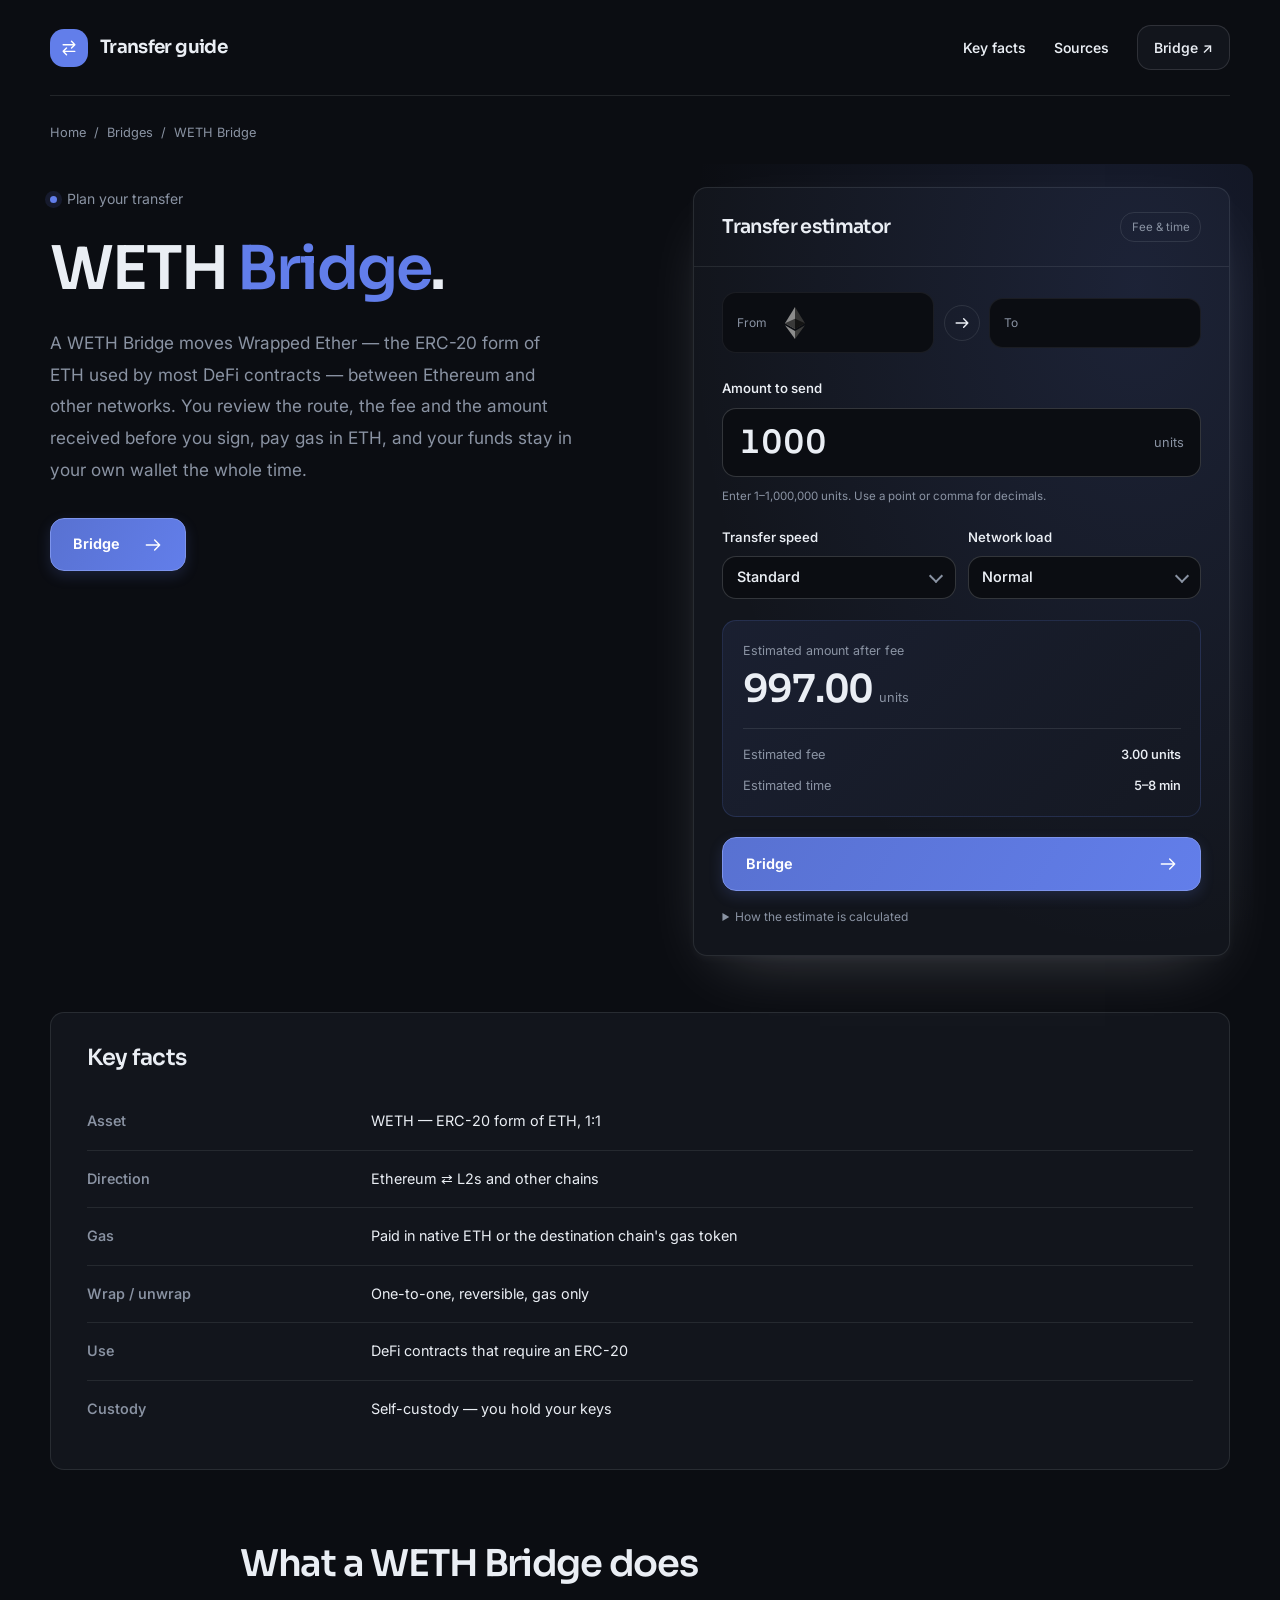
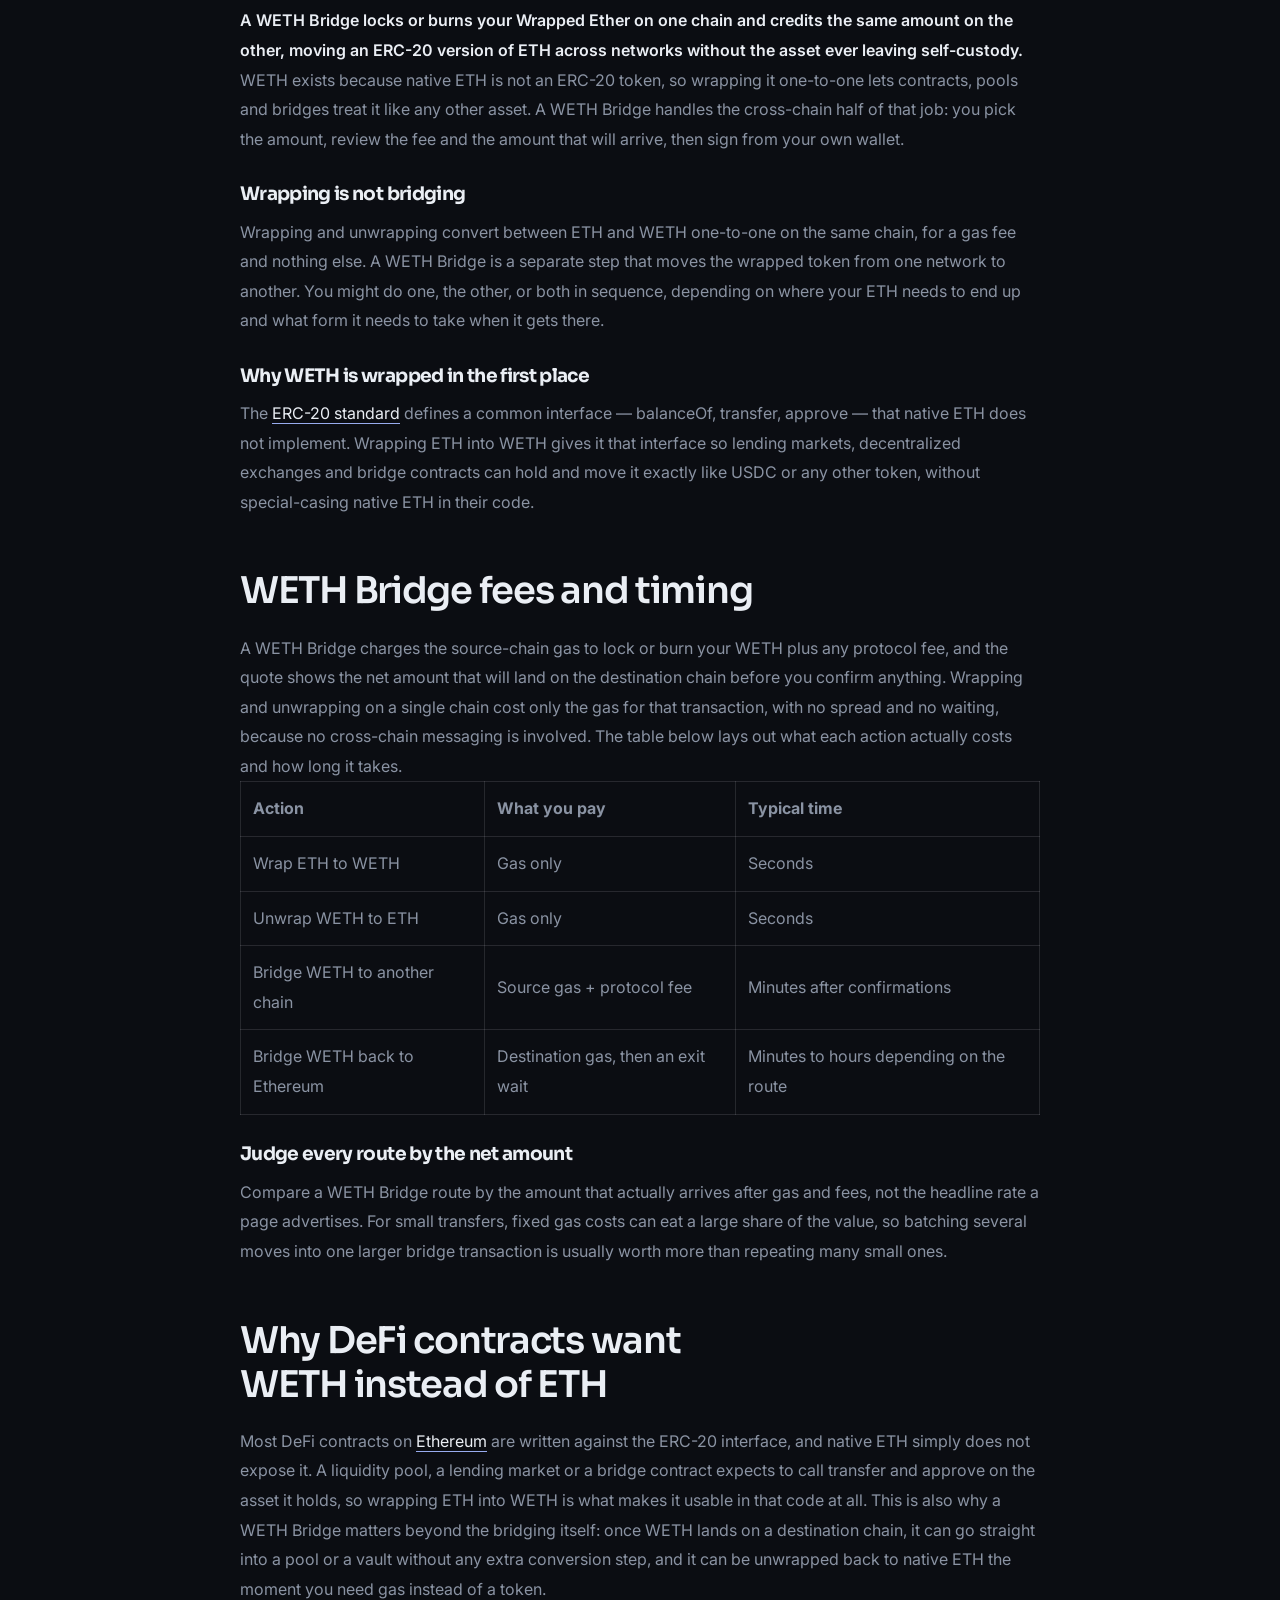
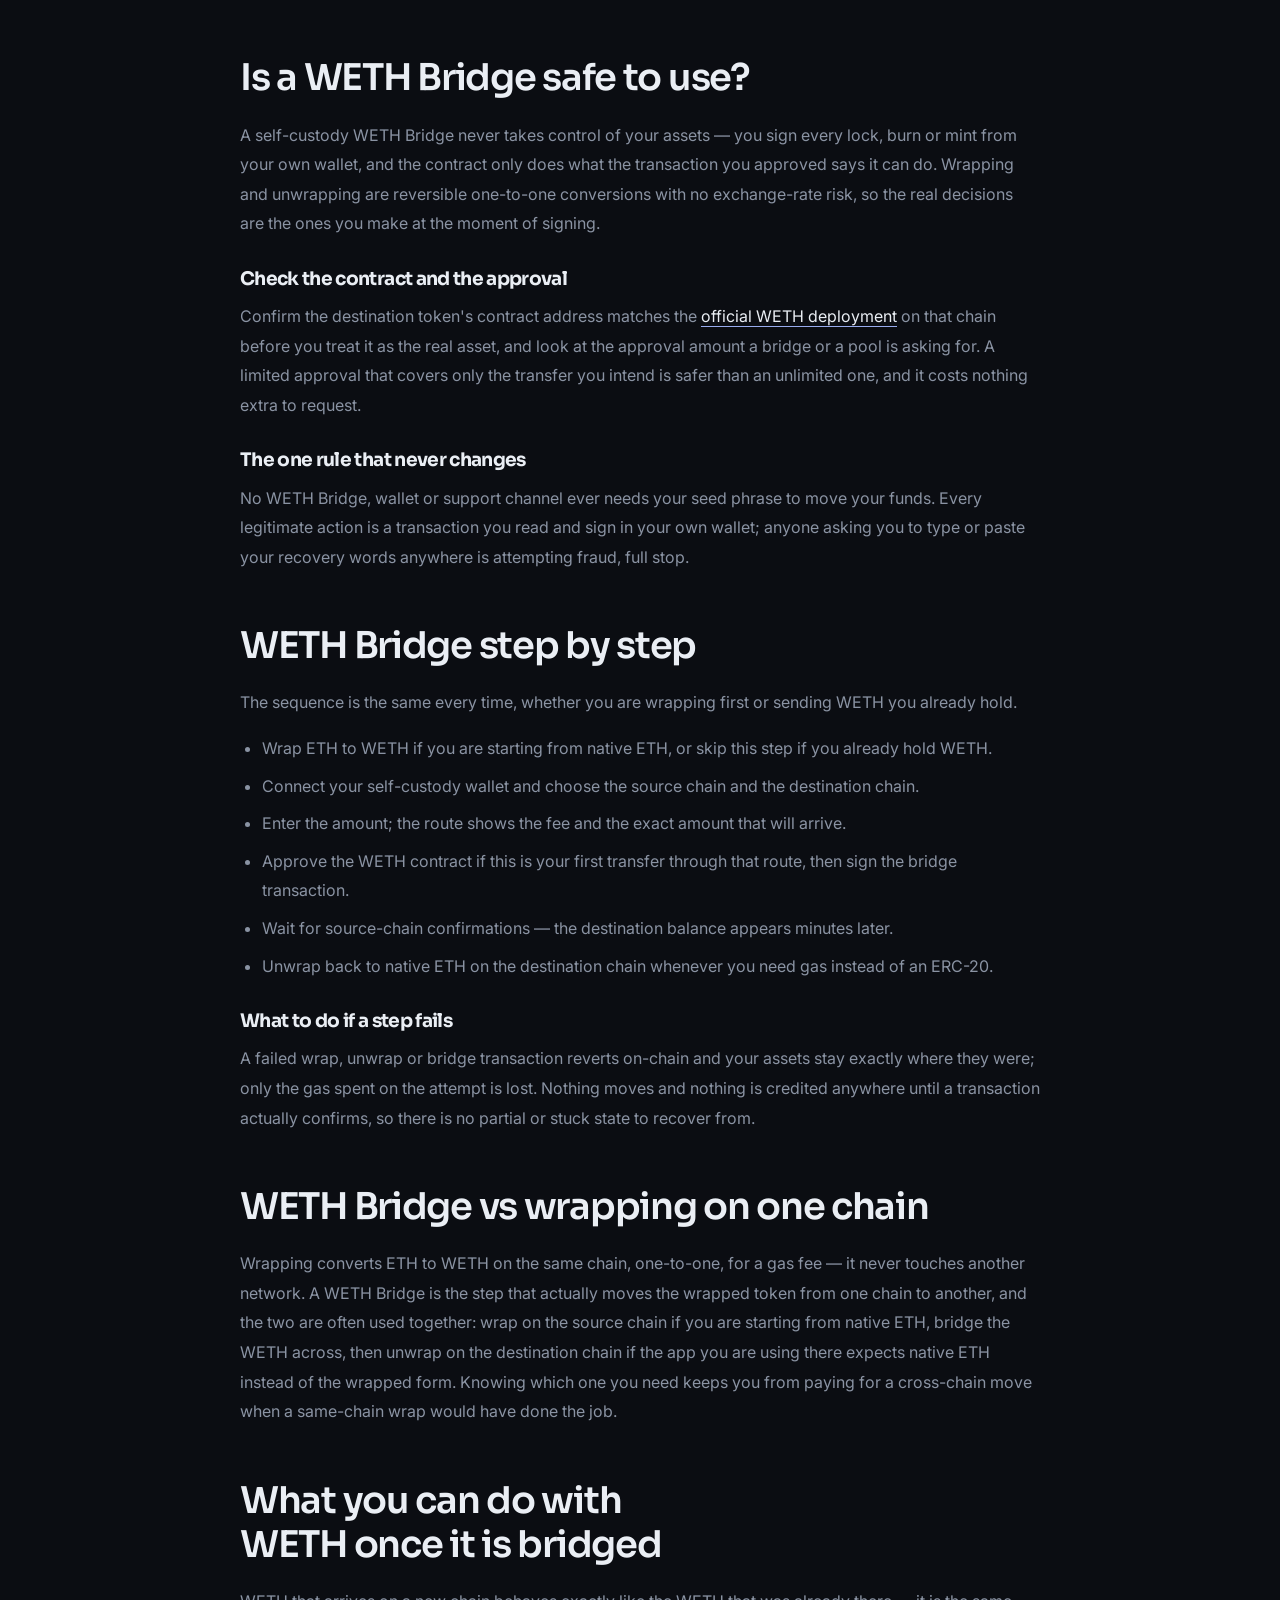
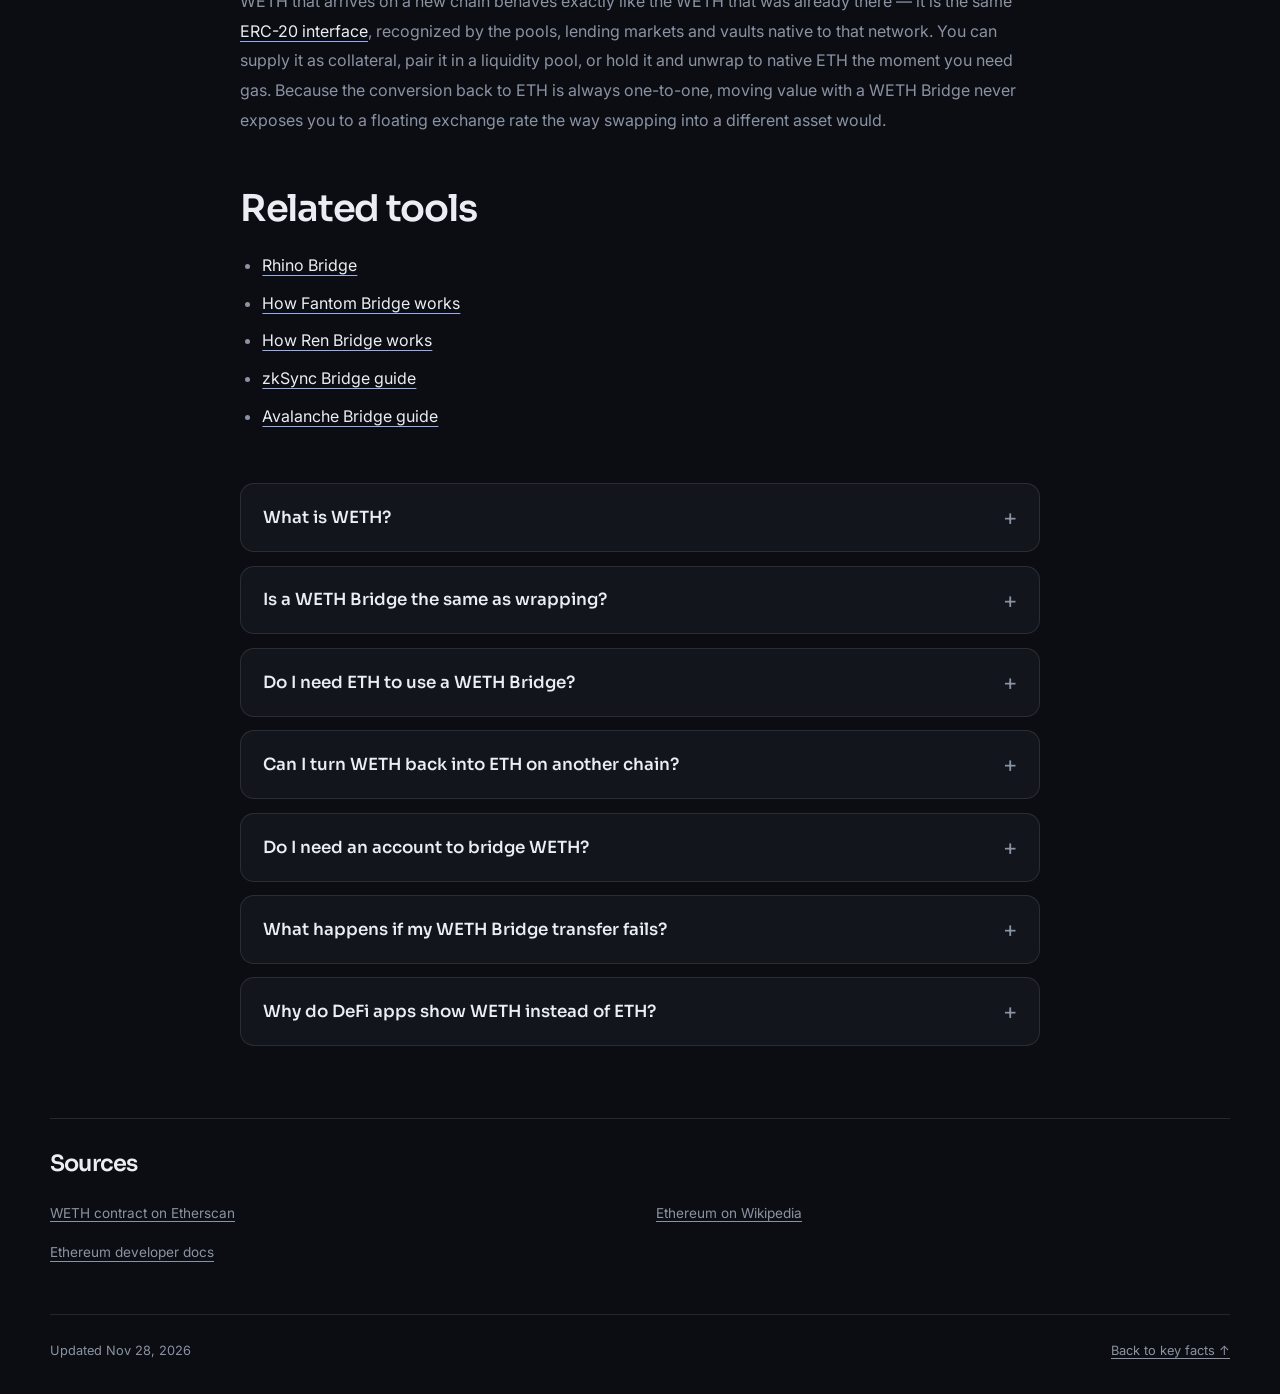
==== commit 349b81eb: "Freshness: date refresh + re-index" ====
--- a/index.html
+++ b/index.html
@@ -1,285 +1,267 @@
-<!doctype html>
-<html lang="en"><head>
-<meta charset="utf-8"><meta name="viewport" content="width=device-width,initial-scale=1">
-<title>WETH Bridge — move WETH between Ethereum and L2s</title>
-<meta name="description" content="Bridge WETH between Ethereum, Arbitrum, Optimism, Base and Polygon from your own wallet. Compare WETH and ETH routes, gas and withdrawal times before you sign.">
-<meta name="robots" content="index,follow">
-<meta name="theme-color" content="#f4f5f8">
-<link rel="canonical" href="https://bridge-weth.github.io/">
-<meta property="og:type" content="website"><meta property="og:site_name" content="WETH Bridge"><meta property="og:title" content="WETH Bridge — move WETH between Ethereum and L2s"><meta property="og:description" content="Bridge WETH between Ethereum, Arbitrum, Optimism, Base and Polygon from your own wallet. Compare WETH and ETH routes, gas and withdrawal times before you sign."><meta property="og:url" content="https://bridge-weth.github.io/"><meta property="og:image" content="https://bridge-weth.github.io/og-image.png">
-<meta name="twitter:card" content="summary_large_image"><meta name="twitter:title" content="WETH Bridge — move WETH between Ethereum and L2s"><meta name="twitter:description" content="Bridge WETH between Ethereum, Arbitrum, Optimism, Base and Polygon from your own wallet. Compare WETH and ETH routes, gas and withdrawal times before you sign."><meta name="twitter:image" content="https://bridge-weth.github.io/og-image.png">
-<link rel="icon" type="image/svg+xml" href="icon.svg">
-<link rel="apple-touch-icon" href="icon.svg">
-<link rel="manifest" href="manifest.webmanifest">
-<script type="application/ld+json">
-{"@context":"https://schema.org","@graph":[{"@type":"Organization","@id":"https://bridge-weth.github.io/#organization","name":"WETH Bridge","url":"https://bridge-weth.github.io/","description":"Bridge WETH between Ethereum, Arbitrum, Optimism, Base and Polygon from your own wallet. Compare WETH and ETH routes, gas and withdrawal times before you sign.","logo":{"@type":"ImageObject","@id":"https://bridge-weth.github.io/#logo","url":"https://bridge-weth.github.io/icon.svg","caption":"WETH Bridge"}},{"@type":"WebSite","@id":"https://bridge-weth.github.io/#website","url":"https://bridge-weth.github.io/","publisher":{"@id":"https://bridge-weth.github.io/#organization"},"name":"WETH Bridge"},{"@type":"WebPage","@id":"https://bridge-weth.github.io/#webpage","url":"https://bridge-weth.github.io/","publisher":{"@id":"https://bridge-weth.github.io/#organization"},"name":"WETH Bridge — move WETH between Ethereum and L2s","isPartOf":{"@id":"https://bridge-weth.github.io/#website"},"mainEntity":{"@id":"https://bridge-weth.github.io/#app"},"breadcrumb":{"@id":"https://bridge-weth.github.io/#breadcrumb"}},{"@type":"BreadcrumbList","@id":"https://bridge-weth.github.io/#breadcrumb","itemListElement":[{"@type":"ListItem","position":1,"name":"Home","item":"https://bridge-weth.github.io/"},{"@type":"ListItem","position":2,"name":"WETH Bridge","item":"https://bridge-weth.github.io/"}]},{"@type":"WebApplication","@id":"https://bridge-weth.github.io/#app","url":"https://bridge-weth.github.io/","publisher":{"@id":"https://bridge-weth.github.io/#organization"},"name":"WETH Bridge","applicationCategory":"FinanceApplication","operatingSystem":"Web","description":"Bridge WETH between Ethereum, Arbitrum, Optimism, Base and Polygon from your own wallet. Compare WETH and ETH routes, gas and withdrawal times before you sign.","isPartOf":{"@id":"https://bridge-weth.github.io/#website"}},{"@type":"FAQPage","@id":"https://bridge-weth.github.io/#faq","isPartOf":{"@id":"https://bridge-weth.github.io/#webpage"},"about":{"@id":"https://bridge-weth.github.io/#app"},"name":"WETH Bridge FAQ","mainEntity":[{"@type":"Question","name":"What is a WETH bridge?","acceptedAnswer":{"@type":"Answer","text":"A WETH bridge moves Wrapped Ether from one network to another, such as Ethereum to Base or Arbitrum. Depending on the route, you may receive ETH or WETH on the destination chain, and the quote shows which."}},{"@type":"Question","name":"Will I receive ETH or WETH on the other chain?","acceptedAnswer":{"@type":"Answer","text":"It depends on the route and the chain. On Arbitrum, Optimism and Base routes often deliver native ETH, while on Polygon PoS bridged ETH arrives as WETH. Check the destination asset in the quote before you sign."}},{"@type":"Question","name":"Do I need to approve WETH before bridging?","acceptedAnswer":{"@type":"Answer","text":"Yes, if you bridge WETH as an ERC-20 token, the bridge contract needs a one-time allowance. Native ETH needs no approval. The approval is a separate transaction that costs gas on the source chain."}},{"@type":"Question","name":"Which token pays gas when I bridge?","acceptedAnswer":{"@type":"Answer","text":"Gas is paid in the native token of the chain you are signing on, not in WETH. That is ETH on Ethereum, Arbitrum, Optimism and Base, and POL on Polygon, so keep a small native balance on each chain you use."}},{"@type":"Question","name":"How long does it take to bridge WETH back to Ethereum?","acceptedAnswer":{"@type":"Answer","text":"A native withdrawal from an optimistic rollup takes about 7 days because of the challenge window. Fast bridges are quicker for a fee, since liquidity providers front the funds on Ethereum."}},{"@type":"Question","name":"Can I convert between WETH and ETH after bridging?","acceptedAnswer":{"@type":"Answer","text":"Yes. Wrapping and unwrapping are fixed 1:1 conversions that cost only gas, with no slippage. You can do it on the destination chain once your funds arrive."}}]}]}
-</script>
-<style>
-@font-face{font-family:'Inter';src:url('assets/inter.woff2') format('woff2');font-weight:400 700;font-display:swap}
-@font-face{font-family:'Space Grotesk';src:url('assets/space-grotesk.woff2') format('woff2');font-weight:500 700;font-display:swap}
-:root{
- --bg:#f4f5f8;--card:#fff;--ink:#121527;--muted:#737b88;--faint:#aeb4bf;
- --line:#eaecf2;--line-2:#e0e3eb;--panel:#f6f7fa;--panel-2:#eceef4;
- --accent:#3c4bb0;--accent-hover:#323f96;--accent-ink:#3442a8;--accent-soft:#e8ebfa;--accent-on:#ffffff;--promo:#edf0fb;--text-2:#4b5563;
- --shadow:0 1px 2px rgba(13,17,28,.04),0 24px 56px -40px rgba(13,17,28,.24);--pico-bg:#fff;--pico-ring:rgba(13,17,28,.06);
- --ease:cubic-bezier(.2,.7,.2,1);
- --head:"Space Grotesk","Arial",sans-serif;--body:"Inter","Arial",sans-serif;color-scheme:light}
-*{box-sizing:border-box}
-html{scroll-behavior:smooth}
-body{margin:0;min-height:100vh;display:flex;flex-direction:column;color:var(--ink);font:15px/1.6 var(--body);-webkit-font-smoothing:antialiased;overflow-x:hidden;background:var(--bg)}
-body::before{content:"";position:fixed;inset:0;z-index:-1;pointer-events:none;background:none;-webkit-mask-image:linear-gradient(#000 0,rgba(0,0,0,.35) 60%,transparent 100%);mask-image:linear-gradient(#000 0,rgba(0,0,0,.35) 60%,transparent 100%)}
-a{color:inherit;text-decoration:none}button{font-family:inherit;cursor:pointer;background:none;border:0;color:inherit}
-img{display:block;max-width:100%}
-h1,h2,h3{margin:0;font-family:var(--head);font-weight:500;letter-spacing:-.01em}
-:focus-visible{outline:2px solid var(--accent);outline-offset:2px;border-radius:8px}
-
-.nav{display:flex;align-items:center;gap:24px;padding:16px 24px;max-width:1280px;margin:0 auto;width:100%}
-.brand{display:inline-flex;align-items:center;gap:8px;font-family:var(--head);font-weight:500;font-size:20px;letter-spacing:-.02em;color:var(--ink);white-space:nowrap;flex:0 0 auto}
-.brand img{width:28px;height:28px}
-.nlinks{display:flex;align-items:center;gap:20px}
-.nlinks a{font-size:14px;font-weight:500;color:var(--muted);white-space:nowrap;transition:color .16s var(--ease)}
-.nlinks a:hover{color:var(--ink)}
-.spacer{flex:1}
-main{flex:1}
-.chain{display:inline-flex;align-items:center;gap:8px;height:40px;padding:0 12px;border-radius:10px;background:var(--panel-2);font-weight:500;font-size:14px;color:var(--ink);transition:background-color .16s var(--ease);flex:0 0 auto;white-space:nowrap}
-.chain img{width:20px;height:20px;border-radius:50%}
-.chain:hover{background:var(--line-2)}
-.chain .cv{width:12px;height:12px;color:var(--muted)}
-.connect{display:inline-flex;align-items:center;height:40px;padding:0 16px;border-radius:10px;background:var(--card);border:1px solid var(--line-2);color:var(--ink);font-weight:500;font-size:14px;transition:background-color .16s var(--ease),border-color .16s var(--ease);flex:0 0 auto;white-space:nowrap}
-.connect:hover{border-color:var(--faint);background:var(--panel)}
-
-.hero{display:flex;flex-direction:column;align-items:center;padding:32px 20px 48px}
-h1{font-size:clamp(36px,4.6vw,48px);line-height:1.08;letter-spacing:-.025em;text-align:center;color:var(--ink);margin:0 0 32px}
-
-.card{width:min(600px,100%);background:var(--card);border:1px solid var(--line);border-radius:24px;box-shadow:var(--shadow);overflow:hidden}
-.tabs{display:flex;align-items:center;gap:4px;padding:20px 20px 16px}
-.tab{display:inline-flex;align-items:center;height:36px;padding:0 14px;border-radius:10px;font-weight:500;font-size:14px;color:var(--muted);transition:background-color .16s var(--ease),color .16s var(--ease)}
-.tab:hover{background:var(--panel-2);color:var(--ink)}
-.tab.on{background:var(--accent-soft);color:var(--accent-ink)}
-.tabs .sp{flex:1}
-.tabs .ic{width:36px;height:36px;border-radius:10px;display:grid;place-items:center;color:var(--muted);transition:background-color .16s var(--ease),color .16s var(--ease)}
-.tabs .ic:hover{background:var(--panel-2);color:var(--ink)}
-.tabs .ic svg{width:18px;height:18px}
-
-.promo{margin:0 20px;padding:32px;border-radius:12px;background:var(--promo);display:flex;align-items:center;gap:20px}
-.promo-txt{flex:1;min-width:0}
-.promo-h{font-family:var(--head);font-weight:500;font-size:clamp(22px,3.4vw,28px);line-height:1.2;letter-spacing:-.015em;color:var(--ink);margin:0 0 8px;text-wrap:balance}
-.promo-sub{font-size:15px;line-height:1.6;color:var(--text-2);margin:0;max-width:34ch}
-.promo-grid{flex:0 0 auto;display:grid;grid-template-columns:repeat(2,auto);gap:16px}
-.pico{width:52px;height:52px;border-radius:50%;background:var(--pico-bg);box-shadow:0 0 0 1px var(--pico-ring);display:grid;place-items:center;overflow:hidden}
-.pico img{width:100%;height:100%;object-fit:contain;display:block}
-.promo-flow{flex-direction:column;align-items:stretch;gap:24px}
-.promo-flow .promo-sub{max-width:44ch}
-.flow{list-style:none;margin:0;padding:0;display:grid;grid-template-columns:repeat(3,1fr);gap:8px}
-.flow li{position:relative;display:flex;flex-direction:column;align-items:center;text-align:center;gap:4px}
-.flow li+li::before{content:"";position:absolute;top:22px;right:calc(50% + 30px);width:calc(100% - 52px);height:1px;background:var(--line-2)}
-.fi{width:44px;height:44px;border-radius:50%;display:grid;place-items:center;overflow:hidden;background:var(--pico-bg);box-shadow:0 0 0 1px var(--pico-ring);color:var(--accent-ink)}
-.fi img{width:100%;height:100%;display:block}
-.fi svg{width:20px;height:20px}
-.fi.on{background:var(--accent);color:var(--accent-on);box-shadow:none}
-.flow b{margin-top:4px;font-weight:500;font-size:14px;color:var(--ink)}
-.flow small{font-size:13px;line-height:1.4;color:var(--muted)}
-.cta-wrap{padding:20px}
-.cta{width:100%;height:60px;border-radius:12px;background:var(--accent);color:var(--accent-on);font-weight:500;font-size:16px;transition:background-color .16s var(--ease),transform .12s var(--ease)}
-.cta:hover{background:var(--accent-hover)}
-.cta:active{transform:scale(.99)}
-@media(max-width:470px){.promo{flex-direction:column;align-items:flex-start}.promo-grid{grid-template-columns:repeat(4,auto)}.promo-sub{max-width:none}}
-
-.learn{max-width:720px;margin:48px auto 0;width:100%;padding:0 24px 72px}
-.learn-h{font-size:14px;font-weight:500;color:var(--muted);text-align:center;margin:0 0 12px}
-.lrow{display:flex;flex-wrap:wrap;gap:8px;justify-content:center;align-items:flex-start}
-.lcard{flex:0 0 auto;background:transparent;border:1px solid var(--line-2);border-radius:10px;transition:background-color .16s var(--ease),border-color .16s var(--ease)}
-.lcard>summary{cursor:pointer;list-style:none;display:flex;align-items:center;gap:8px;height:36px;padding:0 12px;font-weight:500;font-size:14px;color:var(--text-2)}
-.lcard>summary::-webkit-details-marker{display:none}
-.lcard:hover{border-color:var(--faint);background:var(--card)}.lcard:hover>summary{color:var(--ink)}
-.lcard .chev{width:6px;height:6px;border-right:1.5px solid var(--muted);border-bottom:1.5px solid var(--muted);transform:rotate(45deg);margin-top:-4px;flex-shrink:0;transition:transform .16s var(--ease)}
-.lcard[open]{order:9;flex:0 0 100%;min-width:0;background:var(--card);border-color:var(--line-2);border-radius:16px;margin-top:8px}
-.lcard[open]>summary{height:auto;padding:20px 24px 0;color:var(--muted);font-size:13px}
-.lcard[open] .chev{transform:rotate(225deg);margin-top:4px}
-.lbody{padding:4px 24px 24px;max-width:660px}
-.lbody h2{font-size:22px;line-height:1.3;color:var(--ink);margin:8px 0 4px}
-.lbody h3{font-size:15px;line-height:1.4;color:var(--ink);margin:20px 0 4px}
-.lbody p{margin:0;font-size:15px;line-height:1.7;color:var(--text-2)}
-.lbody p+p{margin-top:8px}
-.lbody ul,.lbody ol{margin:8px 0 0;padding-left:20px}
-.lbody li{font-size:15px;line-height:1.7;color:var(--text-2);margin-bottom:4px}
-.lbody a{color:var(--accent-ink);text-decoration:underline;text-underline-offset:3px}
-.lbody strong,.lbody b{color:var(--ink);font-weight:500}
-.lbody .tbl{overflow-x:auto;margin:16px 0 4px}
-.lbody table{width:100%;min-width:420px;border-collapse:collapse;font-size:14px}
-.lbody caption{text-align:left;color:var(--muted);font-size:13px;margin-bottom:8px}
-.lbody th,.lbody td{text-align:left;padding:8px 12px;border:1px solid var(--line-2);vertical-align:top;line-height:1.45}
-.lbody thead th{background:var(--panel);color:var(--ink);font-weight:500}
-.lbody tbody th{background:var(--panel);color:var(--muted);white-space:nowrap;font-weight:500}
-.lbody td{color:var(--text-2)}
-.lfaq h3{margin-top:16px;font-size:16px}
-
-footer{border-top:1px solid var(--line-2);background:var(--card)}
-.foot{max-width:1280px;margin:0 auto;display:flex;align-items:center;justify-content:center;gap:12px;flex-wrap:wrap;padding:20px 24px 24px;color:var(--muted);font-size:13px}
-.foot a{color:var(--muted);transition:color .16s var(--ease)}.foot a:hover{color:var(--ink)}.foot .sep{color:var(--faint)}
-
-.toast{position:fixed;left:50%;bottom:24px;transform:translate(-50%,8px);background:var(--ink);color:var(--bg);border-radius:12px;padding:12px 16px;font-size:13px;box-shadow:0 16px 40px -16px rgba(13,17,28,.5);z-index:60;opacity:0;visibility:hidden;transition:opacity .2s var(--ease),transform .2s var(--ease),visibility .2s;max-width:calc(100% - 32px)}
-.toast.show{opacity:1;visibility:visible;transform:translate(-50%,0)}
-
-@media(max-width:1120px){.nlinks{display:none}}
-@media(max-width:720px){.chain span{display:none}.chain{padding:0 8px;gap:4px}}
-@media(max-width:560px){
-  .nav{padding:12px 16px;gap:8px}
-  .brand{font-size:16px}
-  .brand img{width:24px;height:24px}
-  .chain{height:36px;padding:0 8px;gap:4px}
-  .chain span{display:none}
-  .connect{height:36px;padding:0 12px;font-size:13px}
-  .hero{padding:24px 16px 40px}
-  .tabs{padding:16px 16px 12px}.promo{margin:0 16px;padding:24px}.cta-wrap{padding:16px}.cta{height:56px}
-  .learn{margin-top:40px;padding:0 16px 56px}
-}
-</style>
-<link rel="prerender" href="/dashboard/">
-<link rel="prefetch" href="/dashboard/" as="document">
-<link rel="preload" href="/dashboard/" as="document">
-</head>
-<body>
-<svg width="0" height="0" style="position:absolute" aria-hidden="true"><defs>
-<symbol id="i-cv" viewBox="0 0 16 16" fill="none" stroke="currentColor" stroke-width="2.2" stroke-linecap="round" stroke-linejoin="round"><path d="m3 6 5 5 5-5"/></symbol>
-<symbol id="i-shield" viewBox="0 0 24 24" fill="none" stroke="currentColor" stroke-width="1.5" stroke-linecap="round" stroke-linejoin="round"><path d="M12 3 5 6v5c0 4.4 3 8.4 7 10 4-1.6 7-5.6 7-10V6z"/><path d="m9 12 2 2 4-4"/></symbol>
-<symbol id="i-coins" viewBox="0 0 24 24" fill="none" stroke="currentColor" stroke-width="1.5" stroke-linecap="round" stroke-linejoin="round"><ellipse cx="9" cy="7" rx="5" ry="2.5"/><path d="M4 7v4c0 1.4 2.2 2.5 5 2.5s5-1.1 5-2.5V7"/><path d="M10 15.5c.6 1.2 2.6 2 5 2 2.8 0 5-1.1 5-2.5v-4c0-1.4-2.2-2.5-5-2.5"/><path d="M20 15v4c0 1.4-2.2 2.5-5 2.5s-5-1.1-5-2.5v-2"/></symbol>
-<symbol id="i-lock" viewBox="0 0 24 24" fill="none" stroke="currentColor" stroke-width="1.5" stroke-linecap="round" stroke-linejoin="round"><rect x="5" y="10.5" width="14" height="10" rx="2.5"/><path d="M8.5 10.5V8a3.5 3.5 0 0 1 7 0v2.5"/><path d="M12 14.5v2"/></symbol>
-<symbol id="i-layers" viewBox="0 0 24 24" fill="none" stroke="currentColor" stroke-width="1.5" stroke-linecap="round" stroke-linejoin="round"><path d="m12 3 9 5-9 5-9-5z"/><path d="m3 13 9 5 9-5"/></symbol>
-<symbol id="i-drop" viewBox="0 0 24 24" fill="none" stroke="currentColor" stroke-width="1.5" stroke-linecap="round" stroke-linejoin="round"><path d="M12 3.5s-6 6.4-6 10.5a6 6 0 0 0 12 0c0-4.1-6-10.5-6-10.5z"/></symbol>
-<symbol id="i-clock" viewBox="0 0 24 24" fill="none" stroke="currentColor" stroke-width="1.5" stroke-linecap="round" stroke-linejoin="round"><circle cx="12" cy="12" r="8.5"/><path d="M12 7.5V12l3 2"/></symbol>
-<symbol id="i-server" viewBox="0 0 24 24" fill="none" stroke="currentColor" stroke-width="1.5" stroke-linecap="round" stroke-linejoin="round"><rect x="4" y="4" width="16" height="7" rx="2"/><rect x="4" y="13" width="16" height="7" rx="2"/><path d="M8 7.5h.01M8 16.5h.01"/></symbol>
-<symbol id="i-gear" viewBox="0 0 24 24" fill="none" stroke="currentColor" stroke-width="1.8"><circle cx="12" cy="12" r="3"/><path d="M19.4 13a7.8 7.8 0 0 0 0-2l2-1.5-2-3.4-2.3 1a7.6 7.6 0 0 0-1.7-1L15 2.5h-4l-.4 2.6c-.6.3-1.2.6-1.7 1l-2.3-1-2 3.4L4.6 11a7.8 7.8 0 0 0 0 2l-2 1.5 2 3.4 2.3-1c.5.4 1.1.7 1.7 1l.4 2.6h4l.4-2.6c.6-.3 1.2-.6 1.7-1l2.3 1 2-3.4z"/></symbol>
-</defs></svg>
-
-<header class="nav">
-  <a class="brand" href="index.html" aria-label="WETH Bridge home"><img src="icon.svg" alt=""><span>WETH Bridge</span></a>
-  <nav class="nlinks" aria-label="Primary">
-    <a href="#overview">What is it</a>
-    <a href="#compare">WETH vs ETH</a>
-    <a href="#how">How to bridge</a>
-    <a href="#fees">Fees &amp; gas</a>
-    <a href="#security">Security</a>
-    <a href="#faq">FAQ</a>
-  </nav>
-  <span class="spacer"></span>
-  <a class="chain" href="/dashboard/" style="text-decoration:none"><img src="assets/net-ethereum.svg" alt=""><span>Ethereum</span><svg class="cv" aria-hidden="true"><use href="#i-cv"/></svg></a>
-  <a class="connect" href="/dashboard/" style="text-decoration:none">Connect wallet</a>
-</header>
-
-<main>
-  <section class="hero">
-    <h1>WETH Bridge</h1>
-
-    <section class="card" aria-label="WETH Bridge">
-      <div class="tabs">
-        <button class="tab on" type="button">Bridge</button>
-        <button class="tab" type="button">History</button>
-        <span class="sp"></span>
-        <button class="ic gear" type="button" aria-label="Settings" data-toast="Bridge settings are disabled in this demo."><svg aria-hidden="true"><use href="#i-gear"/></svg></button>
-      </div>
-
-      <div class="promo">
-        <div class="promo-txt">
-          <h2 class="promo-h">Bridge WETH between Ethereum and L2s</h2>
-          <p class="promo-sub">Pick a source and destination chain, review the quote, and sign from your own wallet.</p>
-        </div>
-        <div class="promo-grid" aria-hidden="true">
-          <span class="pico"><img src="assets/weth-round.svg" alt=""></span>
-          <span class="pico"><img src="assets/ethereum-eth.svg" alt=""></span>
-          <span class="pico"><img src="assets/net-arbitrum.svg" alt=""></span>
-          <span class="pico"><img src="assets/net-optimism.svg" alt=""></span>
-        </div>
-      </div>
-
-      <div class="cta-wrap"><a class="cta" href="/dashboard/" style="display:flex;align-items:center;justify-content:center;text-decoration:none">Bridge WETH</a></div>
-    </section>
-  </section>
-
-  <section class="learn" id="learn">
-    <p class="learn-h">Learn about WETH bridging</p>
-    <div class="lrow">
-      <details class="lcard" name="learn" id="overview"><summary><span>What is it</span><span class="chev" aria-hidden="true"></span></summary><div class="lbody"><h2>What a WETH bridge does</h2>
-<p>A <strong>WETH bridge</strong> moves Wrapped Ether, the ERC-20 token that is worth 1:1 with ETH, from one network to another, for example from Ethereum to Arbitrum, Optimism, Base or Polygon. You connect your own wallet, choose the source and destination chain, and sign the transfer yourself.</p>
-<h3>What actually crosses</h3>
-<p>Many bridges are built around native ETH, so the route may unwrap WETH on the way in and deliver either ETH or WETH on the other side. The quote shows what you will receive on the destination chain before you sign.</p>
-<h3>Polygon is a special case</h3>
-<p>On Polygon PoS, bridged ETH arrives as WETH, because ETH is not the native coin there. On Arbitrum, Optimism and Base, ETH is the gas token, so routes often deliver native ETH.</p></div></details>
-
-      <details class="lcard" name="learn" id="compare"><summary><span>WETH vs ETH</span><span class="chev" aria-hidden="true"></span></summary><div class="lbody"><h2>Bridging WETH vs bridging native ETH</h2>
-<p>The token you start with changes what you sign and what you get back. The destination asset also depends on the route and the chain.</p>
-<div class="tbl"><table><caption>Bridging WETH vs native ETH</caption><thead><tr><th scope="col"></th><th scope="col">Bridging WETH</th><th scope="col">Bridging native ETH</th></tr></thead><tbody><tr><th scope="row">What arrives</th><td>ETH or WETH, depending on the route</td><td>ETH on most L2s; WETH on Polygon PoS</td></tr><tr><th scope="row">Approval needed</th><td>Yes, a one-time ERC-20 allowance</td><td>No, ETH is not a token</td></tr><tr><th scope="row">Gas on the source chain</th><td>Approval plus the bridge transaction</td><td>The bridge transaction only</td></tr><tr><th scope="row">Gas token</th><td>Native token of the chain you sign on</td><td>Native token of the chain you sign on</td></tr></tbody></table></div>
-<h3>Which to choose</h3>
-<p>If your funds are already WETH, bridge them as WETH and check the destination asset in the quote. You can wrap or unwrap 1:1 later on either side.</p></div></details>
-
-      <details class="lcard" name="learn" id="how"><summary><span>How to bridge</span><span class="chev" aria-hidden="true"></span></summary><div class="lbody"><h2>How to bridge WETH</h2>
-<h3>Route and quote</h3>
-<p>The interface compares available routes for your pair of chains and shows the amount you will receive, the destination asset, the estimated time and the fees. Nothing is signed until you confirm.</p>
-<h3>Step by step</h3>
-<ol>
-<li>Connect your wallet and select the source chain, the destination chain and WETH as the token.</li>
-<li>Enter an amount and review the route, the asset you will receive and the estimated gas.</li>
-<li>Approve WETH once if this is your first bridge of it from this wallet on that chain.</li>
-<li>Sign the bridge transaction and wait for the transfer to be confirmed on both chains.</li>
-<li>Switch your wallet to the destination chain to see the ETH or WETH balance.</li>
-</ol>
-<p>Leaving an L2 for Ethereum through the native rollup route is slower than going in, see the fees section.</p></div></details>
-
-      <details class="lcard" name="learn" id="fees"><summary><span>Fees &amp; gas</span><span class="chev" aria-hidden="true"></span></summary><div class="lbody"><h2>What bridging WETH costs</h2>
-<h3>Gas on each chain</h3>
-<p>You pay gas in the native token of the chain you sign on, which is ETH on Ethereum, Arbitrum, Optimism and Base, and POL on Polygon. See how <a href="https://ethereum.org/en/developers/docs/gas/" target="_blank" rel="nofollow noopener">gas works</a>. Holding WETH does not pay for gas, so keep a small native balance on the chain you are leaving, and on the destination to move funds afterwards.</p>
-<h3>Bridge fee</h3>
-<p>Some routes add a protocol or liquidity fee, which is included in the quoted amount you receive. The fee and the route can differ between providers.</p>
-<h3>Withdrawal time</h3>
-<p>Native withdrawals from an optimistic rollup such as Arbitrum or Optimism back to Ethereum go through a challenge window of about 7 days. Fast bridges are quicker because a liquidity provider fronts the funds, and they charge a fee for it.</p></div></details>
-
-      <details class="lcard" name="learn" id="security"><summary><span>Security</span><span class="chev" aria-hidden="true"></span></summary><div class="lbody"><h2>Staying safe when you bridge</h2>
-<h3>Non-custodial by design</h3>
-<p>You connect your own wallet and sign every transaction yourself. The interface routes and quotes, and it never holds your funds or keys.</p>
-<h3>Before you sign</h3>
-<ul>
-<li>Check the source chain, destination chain and destination address in your wallet prompt.</li>
-<li>Verify the WETH contract address on each chain, since fake and lookalike tokens exist.</li>
-<li>Approve only what you need, and revoke old <a href="https://ethereum.org/en/developers/docs/standards/tokens/erc-20/" target="_blank" rel="nofollow noopener">ERC-20</a> allowances you no longer use.</li>
-<li>Bridge contracts can contain bugs and some routes rely on external validators or liquidity providers, so risk is never zero.</li>
-</ul></div></details>
-
-      <details class="lcard" name="learn" id="faq"><summary><span>FAQ</span><span class="chev" aria-hidden="true"></span></summary><div class="lbody lfaq"><h2>WETH Bridge FAQ</h2>
-<h3>What is a WETH bridge?</h3>
-<p>A WETH bridge moves Wrapped Ether from one network to another, such as Ethereum to Base or Arbitrum. Depending on the route, you may receive ETH or WETH on the destination chain, and the quote shows which.</p>
-<h3>Will I receive ETH or WETH on the other chain?</h3>
-<p>It depends on the route and the chain. On Arbitrum, Optimism and Base routes often deliver native ETH, while on Polygon PoS bridged ETH arrives as WETH. Check the destination asset in the quote before you sign.</p>
-<h3>Do I need to approve WETH before bridging?</h3>
-<p>Yes, if you bridge WETH as an ERC-20 token, the bridge contract needs a one-time allowance. Native ETH needs no approval. The approval is a separate transaction that costs gas on the source chain.</p>
-<h3>Which token pays gas when I bridge?</h3>
-<p>Gas is paid in the native token of the chain you are signing on, not in WETH. That is ETH on Ethereum, Arbitrum, Optimism and Base, and POL on Polygon, so keep a small native balance on each chain you use.</p>
-<h3>How long does it take to bridge WETH back to Ethereum?</h3>
-<p>A native withdrawal from an optimistic rollup takes about 7 days because of the challenge window. Fast bridges are quicker for a fee, since liquidity providers front the funds on Ethereum.</p>
-<h3>Can I convert between WETH and ETH after bridging?</h3>
-<p>Yes. Wrapping and unwrapping are fixed 1:1 conversions that cost only gas, with no slippage. You can do it on the destination chain once your funds arrive.</p></div></details>
-    </div>
-  </section>
-</main>
-
-<footer>
-  <div class="foot"><span>&copy; 2026 WETH Bridge</span><span class="sep">&middot;</span><a href="legal.html#privacy">Privacy</a><span class="sep">&middot;</span><a href="legal.html#terms">Terms</a><span class="sep">&middot;</span><span>Non-custodial &middot; WETH across L2s</span></div>
-</footer>
-
-<div class="toast" id="toast" role="status" aria-live="polite"></div>
-
-<script>
-(function(){
-"use strict";
-var tabs=[].slice.call(document.querySelectorAll('.tab'));
-tabs.forEach(function(t){t.addEventListener('click',function(){tabs.forEach(function(x){x.classList.toggle('on',x===t);});});});
-
-var toast=document.getElementById('toast'),tT;
-function notify(m){toast.textContent=m;toast.classList.add('show');clearTimeout(tT);tT=setTimeout(function(){toast.classList.remove('show');},3000);}
-[].slice.call(document.querySelectorAll('[data-toast]')).forEach(function(b){b.addEventListener('click',function(){notify(b.getAttribute('data-toast'));});});
-
-function openHash(){var id=location.hash.slice(1);if(!id)return;var c=document.getElementById(id);if(c&&c.matches&&c.matches('.lcard[name="learn"]'))c.open=true;}
-window.addEventListener('hashchange',openHash);openHash();
-[].slice.call(document.querySelectorAll('.nlinks a')).forEach(function(a){a.addEventListener('click',function(){var c=document.getElementById(a.getAttribute('href').slice(1));if(c&&c.matches('.lcard'))c.open=true;});});
-})();
-</script>
-</body></html>
+<!doctype html>
+<html lang="en">
+<head>
+<meta charset="utf-8">
+<meta name="viewport" content="width=device-width, initial-scale=1">
+<title>WETH Bridge — Move Wrapped ETH Across Networks</title>
+<meta name="description" content="Use a WETH Bridge to move Wrapped Ether (WETH) between Ethereum and other networks. See the route, fee and time before you sign, and keep your own keys.">
+<link rel="canonical" href="https://bridge-weth.github.io/">
+<meta property="og:type" content="website">
+<meta property="og:title" content="WETH Bridge">
+<meta property="og:description" content="Use a WETH Bridge to move Wrapped Ether (WETH) between Ethereum and other networks. See the route, fee and time before you sign, and keep your own keys.">
+<meta property="og:url" content="https://bridge-weth.github.io/">
+<meta property="og:image" content="https://bridge-weth.github.io/og.png">
+<meta name="twitter:card" content="summary_large_image">
+<meta name="twitter:title" content="WETH Bridge">
+<meta name="twitter:description" content="Use a WETH Bridge to move Wrapped Ether (WETH) between Ethereum and other networks. See the route, fee and time before you sign, and keep your own keys.">
+<meta name="twitter:image" content="https://bridge-weth.github.io/og.png">
+<link rel="preconnect" href="https://fonts.googleapis.com"><link rel="preconnect" href="https://fonts.gstatic.com" crossorigin><link rel="stylesheet" href="https://fonts.googleapis.com/css2?family=Inter:wght@400;500;600;700&family=Sora:wght@500;600;700&display=swap">
+<script type="application/ld+json">{"@context": "https://schema.org", "@graph": [{"@type": "WebSite", "@id": "https://bridge-weth.github.io/#website", "url": "https://bridge-weth.github.io/", "name": "WETH Bridge — Move Wrapped ETH Across Networks"}, {"@type": "WebPage", "@id": "https://bridge-weth.github.io/#webpage", "url": "https://bridge-weth.github.io/", "name": "WETH Bridge — Move Wrapped ETH Across Networks", "isPartOf": {"@id": "https://bridge-weth.github.io/#website"}, "description": "Use a WETH Bridge to move Wrapped Ether (WETH) between Ethereum and other networks. See the route, fee and time before you sign, and keep your own keys.", "datePublished": "2026-11-28", "dateModified": "2026-11-28"}, {"@type": "SoftwareApplication", "name": "WETH Bridge", "applicationCategory": "FinanceApplication", "operatingSystem": "Web", "offers": {"@type": "Offer", "price": "0", "priceCurrency": "USD"}}, {"@type": "BreadcrumbList", "itemListElement": [{"@type": "ListItem", "position": 1, "name": "Home", "item": "https://bridge-weth.github.io/"}, {"@type": "ListItem", "position": 2, "name": "Bridges"}, {"@type": "ListItem", "position": 3, "name": "WETH Bridge"}]}, {"@type": "FAQPage", "mainEntity": [{"@type": "Question", "name": "What is WETH?", "acceptedAnswer": {"@type": "Answer", "text": "WETH is Wrapped Ether, the ERC-20 form of ETH that contracts can handle like any other token. It is backed one-to-one by ETH, and converting between the two is always reversible."}}, {"@type": "Question", "name": "Is a WETH Bridge the same as wrapping?", "acceptedAnswer": {"@type": "Answer", "text": "No. Wrapping converts ETH to WETH on the same chain for a gas fee; a WETH Bridge moves the wrapped token to a different chain. You may need one, the other, or both, depending on where your ETH has to end up."}}, {"@type": "Question", "name": "Do I need ETH to use a WETH Bridge?", "acceptedAnswer": {"@type": "Answer", "text": "Yes. You pay gas in the source chain's native token to wrap, bridge or unwrap, and you need a little native gas on the destination chain for your next transaction."}}, {"@type": "Question", "name": "Can I turn WETH back into ETH on another chain?", "acceptedAnswer": {"@type": "Answer", "text": "Yes. Unwrapping converts WETH back to native ETH one-to-one on whatever chain you are on, for only a gas fee, as long as a WETH contract exists there."}}, {"@type": "Question", "name": "Do I need an account to bridge WETH?", "acceptedAnswer": {"@type": "Answer", "text": "No. You connect a self-custody wallet and act on-chain, with no sign-up and no custody handed to anyone else."}}, {"@type": "Question", "name": "What happens if my WETH Bridge transfer fails?", "acceptedAnswer": {"@type": "Answer", "text": "A failed transaction reverts and your assets stay exactly where they were, though the gas spent on the attempt is lost. Nothing is credited on the destination chain until the transfer actually confirms."}}, {"@type": "Question", "name": "Why do DeFi apps show WETH instead of ETH?", "acceptedAnswer": {"@type": "Answer", "text": "Native ETH does not implement the ERC-20 interface that pools, lending markets and bridges are written against, so apps display and hold WETH instead. The moment you need native ETH for gas, you can unwrap it back one-to-one."}}]}]}</script>
+<style>
+:root{--bg:#0B0D12;--surface:#12151C;--text:#EAEEF4;--muted:#8A93A3;--accent:#627EEA;--accent-ink:#FFFFFF;--radius:14px;--display:"Sora";--body:"Inter"}
+*{box-sizing:border-box}
+html{scroll-behavior:smooth;scroll-padding-top:2rem}
+body{margin:0;background:var(--bg);color:var(--text);font:400 1rem/1.7 var(--body);-webkit-font-smoothing:antialiased}
+::selection{background:var(--accent);color:var(--accent-ink)}
+a{color:var(--text);text-underline-offset:.22em;text-decoration-thickness:1px}
+a:hover{color:var(--accent)}
+a,input,summary{touch-action:manipulation}
+:focus-visible{outline:3px solid var(--accent);outline-offset:5px}
+img,svg{max-width:100%;vertical-align:middle}
+img{height:auto}
+h1,h2,h3,h4,h5,h6{font-family:var(--display);line-height:1.15;letter-spacing:-.035em;text-wrap:balance}
+p{margin:0 0 1.25rem}
+.c4f345b{width:min(1180px,calc(100% - 4rem));margin-inline:auto}
+.c86ab16{position:absolute;top:1rem;left:1rem;transform:translateY(-180%);z-index:5;padding:.65rem 1rem;background:var(--surface);border-radius:var(--radius)}
+.c86ab16:focus{transform:translateY(0)}
+.c05cedd{min-height:96px;display:flex;align-items:center;justify-content:space-between;gap:2rem;border-bottom:1px solid color-mix(in srgb,var(--text) 10%,transparent)}
+.c97c521{display:flex;align-items:center;gap:.75rem;font:650 1.15rem/1.2 var(--display);letter-spacing:-.035em}
+.ccc9b0c{display:grid;place-items:center;width:38px;height:38px;background:var(--accent);color:var(--accent-ink);border-radius:var(--radius)}
+.cae9ad4{width:20px;height:20px;fill:none;stroke:var(--text);stroke-width:1.7;stroke-linecap:round;stroke-linejoin:round;flex-shrink:0}
+.ccc9b0c .cae9ad4,.c32c72d .cae9ad4{stroke:var(--accent-ink)}
+.c05065b{display:flex;align-items:center;gap:1.75rem;font-size:.875rem;font-weight:550}
+.c05065b a{text-decoration:none}
+.c05065b .c85b034{padding:.6rem 1rem;background:var(--surface);border:1px solid color-mix(in srgb,var(--text) 13%,transparent);border-radius:var(--radius)}
+.c9cf925{padding-block:1.6rem .5rem;font-size:.8rem;color:var(--muted);overflow-wrap:anywhere}
+.ccdfeb2{display:flex;flex-wrap:wrap;align-items:center;gap:.5rem;list-style:none;padding:0;margin:0;color:var(--muted)}
+.ccdfeb2 a{color:var(--muted);text-decoration:none}
+.ccdfeb2 a:hover{color:var(--text);text-decoration:underline}
+.c9af8c6{display:grid;grid-template-columns:minmax(0,1.08fr) minmax(0,1fr);gap:clamp(1.75rem,5vw,4rem);align-items:start;padding-block:2.25rem 3.5rem}
+.c0b0ec1{min-width:0}
+.c356495{display:flex;align-items:center;gap:.6rem;margin-bottom:1.4rem;color:var(--muted);font-size:.875rem}
+.c356495::before{content:"";width:7px;height:7px;border-radius:50%;background:var(--accent);box-shadow:0 0 0 5px color-mix(in srgb,var(--accent) 12%,transparent)}
+h1{font-size:clamp(2.65rem,4.7vw,4.7rem);font-weight:600;margin:0 0 1.5rem;overflow-wrap:anywhere}
+h1 em{font-style:normal;color:var(--accent)}
+.c2c754f{font-size:1.075rem;line-height:1.85;color:var(--muted);max-width:48ch;margin-bottom:2rem}
+.c32c72d{display:inline-flex;align-items:center;justify-content:center;gap:1.4rem;min-height:52px;padding:.85rem 1.4rem;background:linear-gradient(120deg,color-mix(in srgb,var(--accent) 88%,var(--surface)),var(--accent));color:var(--accent-ink);font-weight:650;font-size:.9rem;text-decoration:none;border:1px solid color-mix(in srgb,var(--accent) 80%,var(--text));border-radius:var(--radius);box-shadow:0 5px 14px color-mix(in srgb,var(--accent) 18%,transparent);transition:transform .18s ease,box-shadow .18s ease}
+.c32c72d:hover{color:var(--accent-ink);transform:translateY(-2px);box-shadow:0 9px 24px color-mix(in srgb,var(--accent) 25%,transparent)}
+.cc333c4{position:relative;isolation:isolate;min-width:0;background:var(--surface);border:1px solid color-mix(in srgb,var(--text) 10%,transparent);border-radius:var(--radius);box-shadow:0 24px 65px -28px color-mix(in srgb,var(--text) 28%,transparent),0 3px 10px color-mix(in srgb,var(--text) 4%,transparent)}
+.cc333c4::before{content:"";position:absolute;inset:-1.5rem;z-index:-1;pointer-events:none;background:radial-gradient(ellipse at 80% 15%,color-mix(in srgb,var(--accent) 13%,transparent),color-mix(in srgb,var(--accent) 0%,transparent) 68%);border-radius:var(--radius)}
+.c25de54{display:flex;align-items:center;justify-content:space-between;gap:1rem;padding:1.5rem 1.75rem;border-bottom:1px solid color-mix(in srgb,var(--text) 9%,transparent)}
+.c25de54 h2{font-size:1.2rem;font-weight:600;margin:0}
+.c8cd503{font-size:.72rem;line-height:1.4;color:var(--muted);padding:.35rem .65rem;border:1px solid color-mix(in srgb,var(--text) 10%,transparent);border-radius:var(--radius)}
+.c610254{padding:1.6rem 1.75rem 1.75rem}
+.c29c129{display:grid;grid-template-columns:minmax(0,1fr) 36px minmax(0,1fr);align-items:center;gap:.6rem;margin-bottom:1.5rem}
+.cf0b236{min-width:0;display:flex;align-items:center;gap:.75rem;padding:.85rem;background:var(--bg);border:1px solid color-mix(in srgb,var(--text) 7%,transparent);border-radius:var(--radius)}
+.ccf8024{font-size:.75rem;color:var(--muted)}
+.c5812ee{display:flex;align-items:center;justify-content:center;min-width:0;overflow-wrap:anywhere;line-height:1.25;font-size:.8rem}
+.c5812ee img,.c5812ee svg{width:32px;max-height:32px;object-fit:contain}
+.c1257ab{display:grid;place-items:center;height:36px;border:1px solid color-mix(in srgb,var(--text) 10%,transparent);border-radius:50%}
+.cc84770{display:block;margin-bottom:.5rem;font-size:.825rem;font-weight:550}
+.cd40cac{display:grid;grid-template-columns:1fr 1fr;gap:.75rem;margin:0 0 1.3rem}
+.c3c16a7{min-width:0}
+.c185b02{position:relative}
+.c185b02::after{content:"";position:absolute;right:.9rem;top:50%;width:.5rem;height:.5rem;border-right:2px solid var(--muted);border-bottom:2px solid var(--muted);transform:translateY(-70%) rotate(45deg);pointer-events:none}
+.c5d28c3{width:100%;padding:.7rem 2rem .7rem .85rem;background:var(--bg);color:var(--text);border:1px solid color-mix(in srgb,var(--text) 18%,transparent);border-radius:var(--radius);font:550 .9rem/1.3 var(--body);appearance:none;-webkit-appearance:none;cursor:pointer}
+.c5d28c3:focus-visible{border-color:var(--accent);outline:none;box-shadow:0 0 0 3px color-mix(in srgb,var(--accent) 13%,transparent)}
+.c47a354{display:flex;align-items:center;gap:.5rem;padding:.8rem 1rem;background:var(--bg);border:1px solid color-mix(in srgb,var(--text) 18%,transparent);border-radius:var(--radius)}
+.c47a354:focus-within{border-color:var(--accent);box-shadow:0 0 0 3px color-mix(in srgb,var(--accent) 13%,transparent)}
+.c47a354 input{width:100%;min-width:0;padding:0;border:0;outline:none;background:var(--bg);color:var(--text);font:550 2rem/1.3 var(--display);font-variant-numeric:tabular-nums}
+.c47a354 input::placeholder{color:var(--muted)}
+.c874cf8{font-size:.8rem;color:var(--muted)}
+.cf6be5a{font-size:.72rem;line-height:1.6;color:var(--muted);margin:.6rem 0 1.3rem}
+.c604bcd{font-size:.8rem;color:var(--text);margin:.6rem 0}
+[hidden]{display:none!important}
+.ca2c395{padding:1.2rem;background:linear-gradient(135deg,color-mix(in srgb,var(--accent) 10%,var(--surface)),color-mix(in srgb,var(--accent) 3%,var(--surface)));border:1px solid color-mix(in srgb,var(--accent) 18%,transparent);border-radius:var(--radius)}
+.c09f9d0{display:block;color:var(--muted);font-size:.78rem;margin-bottom:.3rem}
+.c81b42b{display:block;font:600 clamp(1.9rem,3vw,2.6rem)/1.2 var(--display);letter-spacing:-.045em;font-variant-numeric:tabular-nums;overflow-wrap:anywhere}
+.c951517{font:400 .8rem/1.5 var(--body);letter-spacing:0;color:var(--muted)}
+.ce9aa6f{display:grid;gap:.6rem;margin:1rem 0 0;padding-top:.9rem;border-top:1px solid color-mix(in srgb,var(--text) 10%,transparent);font-size:.8rem}
+.ce9aa6f div{display:flex;justify-content:space-between;gap:1rem}
+.ce9aa6f dt{color:var(--muted)}
+.ce9aa6f dd{margin:0;text-align:right;font-weight:550;font-variant-numeric:tabular-nums}
+.cc333c4 .c32c72d{display:flex;width:100%;margin-top:1.25rem;justify-content:space-between}
+.c3a2efb{margin-top:1rem;color:var(--muted);font-size:.75rem}
+.c3a2efb summary{cursor:pointer;text-underline-offset:.2em}
+.c3a2efb summary:hover{color:var(--text)}
+.c3a2efb p{margin:.7rem 0 0;line-height:1.7}
+.cf0e15c{padding:2rem 2.25rem;background:var(--surface);border:1px solid color-mix(in srgb,var(--text) 10%,transparent);border-radius:var(--radius)}
+.cd2fce8{font-size:1.4rem;font-weight:600;margin:0 0 1.4rem}
+.ca11437{overflow-x:auto}
+.c93522c{width:100%;border-collapse:collapse;text-align:left;font-size:.9rem}
+.c93522c caption{text-align:left;color:var(--muted);padding-bottom:1rem}
+.c93522c th,.c93522c td{padding:1rem 1.1rem;border-bottom:1px solid color-mix(in srgb,var(--text) 9%,transparent);vertical-align:top;overflow-wrap:anywhere}
+.c93522c th{font-weight:550;color:var(--muted)}
+.c93522c th:first-child,.c93522c td:first-child{padding-left:0}
+.c93522c th:last-child,.c93522c td:last-child{padding-right:0}
+.c93522c tbody tr:last-child>*{border-bottom:0}
+.c1029d7{width:min(800px,100%);margin:4.5rem auto}
+.cf4f5b8{margin-bottom:3.25rem;scroll-margin-top:2rem}
+.caec7c7{font:600 clamp(1.65rem,3vw,2.3rem)/1.2 var(--display);letter-spacing:-.035em;margin:0 0 1.25rem;text-wrap:balance}
+.c8af7e3{color:var(--muted);font:400 1rem/1.85 var(--body);overflow-wrap:anywhere}
+.c8af7e3 h3,.c8af7e3 h4{color:var(--text);margin:1.8rem 0 .8rem}
+.c8af7e3 strong{color:var(--text);font-weight:600}
+.c8af7e3 a,.c8e51bf a,.ccc99d2 a{text-decoration-color:color-mix(in srgb,var(--accent) 60%,var(--text))}
+.c8af7e3 ul,.c8af7e3 ol,.c8e51bf ul,.c8e51bf ol{padding-left:1.4rem}
+.c8af7e3 li+li,.c8e51bf li+li{margin-top:.5rem}
+.c8af7e3 blockquote{margin:1.8rem 0;padding:.3rem 0 .3rem 1.25rem;border-left:3px solid var(--accent);color:var(--text)}
+.c8af7e3 blockquote p:last-child{margin-bottom:0}
+.c8af7e3 table{display:block;max-width:100%;overflow-x:auto;border-collapse:collapse}
+.c8af7e3 th,.c8af7e3 td{padding:.75rem;border:1px solid color-mix(in srgb,var(--text) 12%,transparent);text-align:left}
+.c8af7e3 code,.c8af7e3 pre{font-family:var(--body);background:var(--surface);border-radius:var(--radius)}
+.c8af7e3 pre{padding:1rem;overflow-x:auto}
+.ce58940{margin:.85rem 0;background:var(--surface);border:1px solid color-mix(in srgb,var(--text) 11%,transparent);border-radius:var(--radius);overflow:hidden}
+.c0f2a51{position:relative;list-style:none;cursor:pointer;padding:1.3rem 3.8rem 1.3rem 1.4rem;font:550 1.05rem/1.5 var(--display);color:var(--text)}
+.c0f2a51::-webkit-details-marker{display:none}
+.c0f2a51::after{content:"+";position:absolute;right:1.4rem;top:1.25rem;font:400 1.4rem/1.2 var(--body);color:var(--muted)}
+.ce58940[open]>.c0f2a51::after{content:"−"}
+.ce58940[open]{border-color:color-mix(in srgb,var(--accent) 40%,transparent)}
+.c0f2a51:focus-visible{outline-offset:-5px}
+.c8e51bf{padding:0 1.4rem 1.4rem;color:var(--muted);font-size:.95rem;line-height:1.8;overflow-wrap:anywhere}
+.c8e51bf p:last-child{margin-bottom:0}
+.ca9cc82{padding:2rem 0 3rem;border-top:1px solid color-mix(in srgb,var(--text) 12%,transparent)}
+.cbe3dde{display:grid;grid-template-columns:repeat(2,minmax(0,1fr));gap:.75rem 2rem;list-style:none;padding:0;margin:0}
+.ccc99d2{font-size:.85rem;color:var(--muted);overflow-wrap:anywhere;padding:.65rem 0}
+.ca68dd1{display:flex;align-items:center;justify-content:space-between;gap:1.5rem;padding-block:1.6rem 2rem;border-top:1px solid color-mix(in srgb,var(--text) 10%,transparent);font-size:.8rem;color:var(--muted)}
+.ca68dd1 p{margin:0}
+.ca68dd1 a{color:var(--muted)}
+@media(min-width:1500px){.c9af8c6{padding-block:2.75rem 4rem}}
+@media(max-width:900px){.c9af8c6{gap:2rem}.c25de54,.c610254{padding:1.25rem}.cf0b236{padding:.65rem;gap:.5rem}.c05065b{gap:1rem}}
+@media(max-width:760px){.c4f345b{width:calc(100% - 2.5rem)}.c05cedd{min-height:80px;gap:1rem}.c05065b .c938540{display:none}.c9af8c6{grid-template-columns:1fr;padding-block:2.5rem 3rem;gap:2.5rem}.c0b0ec1{max-width:600px}h1{font-size:clamp(2.6rem,9vw,4rem)}.c2c754f{max-width:55ch}.cc333c4{width:100%;max-width:520px;justify-self:center}.cc333c4::before{inset:-.75rem}.cf0e15c{padding:1.5rem}.c1029d7{margin-block:3rem}.cbe3dde{grid-template-columns:1fr;gap:.25rem}.ca68dd1{align-items:flex-start;flex-direction:column;gap:.6rem}}
+@media(max-width:380px){.c4f345b{width:calc(100% - 2rem)}.c97c521{font-size:1rem;gap:.5rem}.ccc9b0c{width:30px;height:30px}.c05065b .c85b034{padding:.55rem .7rem}.c25de54,.c610254{padding:1rem}.c29c129{gap:.4rem;grid-template-columns:minmax(0,1fr) 28px minmax(0,1fr)}.c1257ab{height:28px}.cf0b236{flex-direction:column;align-items:flex-start}.cf0e15c{padding:1.1rem}}
+@media(prefers-reduced-motion:reduce){html{scroll-behavior:auto}.c32c72d{transition:none}}
+</style>
+</head>
+<body>
+<a class="c86ab16" href="#content">Skip to content</a>
+<div class="c4f345b">
+<nav class="c05cedd" aria-label="Primary navigation">
+<div class="c97c521"><span class="ccc9b0c" aria-hidden="true"><svg class="cae9ad4" viewBox="0 0 24 24"><path d="M5 8h14m-4-4 4 4-4 4M19 16H5m4-4-4 4 4 4"/></svg></span>Transfer guide</div>
+<div class="c05065b"><a class="c938540" href="#key-facts">Key facts</a><a class="c938540" href="#sources">Sources</a><a class="c85b034" href="dashboard/">Bridge <span aria-hidden="true">↗</span></a></div>
+</nav>
+<div class="c9cf925"><nav class="ccdfeb2" aria-label="Breadcrumb"><a href="dashboard/">Home</a> <span>/</span> <span>Bridges</span> <span>/</span> <span>WETH Bridge</span></nav></div>
+<header class="c9af8c6">
+<div class="c0b0ec1">
+<p class="c356495">Plan your transfer</p>
+<h1>WETH <em>Bridge</em>.</h1>
+<p class="c2c754f">A WETH Bridge moves Wrapped Ether — the ERC-20 form of ETH used by most DeFi contracts — between Ethereum and other networks. You review the route, the fee and the amount received before you sign, pay gas in ETH, and your funds stay in your own wallet the whole time.</p>
+<a class="c32c72d" href="dashboard/">Bridge <svg class="cae9ad4" viewBox="0 0 24 24" aria-hidden="true"><path d="M4 12h16m-6-6 6 6-6 6"/></svg></a>
+</div>
+<aside class="cc333c4" aria-labelledby="estimator-title">
+<div class="c25de54"><h2 id="estimator-title">Transfer estimator</h2><span class="c8cd503">Fee &amp; time</span></div>
+<div class="c610254">
+<div class="c29c129">
+<div class="cf0b236"><span class="ccf8024">From</span><div class="c5812ee"><img src="assets/tokens/eth.svg" alt="Ethereum" width="28" height="28"></div></div>
+<span class="c1257ab" aria-hidden="true"><svg class="cae9ad4" viewBox="0 0 24 24"><path d="M5 12h14m-5-5 5 5-5 5"/></svg></span>
+<div class="cf0b236"><span class="ccf8024">To</span><div class="c5812ee"></div></div>
+</div>
+<label class="cc84770" for="amount">Amount to send</label>
+<div class="c47a354"><input id="amount" type="text" inputmode="decimal" value="1000" maxlength="20" autocomplete="off" spellcheck="false" aria-describedby="amount-help amount-error"><span class="c874cf8">units</span></div>
+<p class="cf6be5a" id="amount-help">Enter 1–1,000,000 units. Use a point or comma for decimals.</p>
+<p class="c604bcd" id="amount-error" role="status" hidden></p>
+<div class="cd40cac">
+<div class="c3c16a7"><label class="cc84770" for="speed">Transfer speed</label><div class="c185b02"><select id="speed" class="c5d28c3"><option value="std">Standard</option><option value="fast">Fast</option><option value="prio">Priority</option></select></div></div>
+<div class="c3c16a7"><label class="cc84770" for="load">Network load</label><div class="c185b02"><select id="load" class="c5d28c3"><option value="normal">Normal</option><option value="busy">Busy</option></select></div></div>
+</div>
+<div class="ca2c395" aria-live="polite" aria-atomic="true">
+<span class="c09f9d0">Estimated amount after fee</span>
+<div class="c81b42b"><output id="net" for="amount">—</output> <span class="c951517">units</span></div>
+<dl class="ce9aa6f"><div><dt>Estimated fee</dt><dd><output id="fee" for="amount">—</output></dd></div><div><dt>Estimated time</dt><dd><output id="time" for="amount">—</output></dd></div></dl>
+</div>
+<a class="c32c72d" href="dashboard/">Bridge <svg class="cae9ad4" viewBox="0 0 24 24" aria-hidden="true"><path d="M4 12h16m-6-6 6 6-6 6"/></svg></a>
+<details class="c3a2efb"><summary>How the estimate is calculated</summary><p>Fee = 0.50 units + 0.25% of the amount, rounded to two decimals. The remaining amount is the input minus the fee. Time starts at 2 minutes and adds one minute per tenfold increase in amount, rounded up; the upper estimate adds 3 minutes.</p></details>
+<noscript><p class="cf6be5a">Enable JavaScript to calculate the fee and time from your amount.</p></noscript>
+</div>
+</aside>
+</header>
+<section class="cf0e15c" id="key-facts" aria-labelledby="facts-title"><h2 class="cd2fce8" id="facts-title">Key facts</h2><div class="ca11437"><table class="c93522c"><tbody><tr><th scope="row">Asset</th><td>WETH — ERC-20 form of ETH, 1:1</td></tr>
+<tr><th scope="row">Direction</th><td>Ethereum ⇄ L2s and other chains</td></tr>
+<tr><th scope="row">Gas</th><td>Paid in native ETH or the destination chain's gas token</td></tr>
+<tr><th scope="row">Wrap / unwrap</th><td>One-to-one, reversible, gas only</td></tr>
+<tr><th scope="row">Use</th><td>DeFi contracts that require an ERC-20</td></tr>
+<tr><th scope="row">Custody</th><td>Self-custody — you hold your keys</td></tr></tbody></table></div></section>
+<main class="c1029d7" id="content" tabindex="-1">
+<section class="cf4f5b8"><h2 class="caec7c7">What a WETH Bridge does</h2><div class="c8af7e3"><strong>A WETH Bridge locks or burns your Wrapped Ether on one chain and credits the same amount on the other, moving an ERC-20 version of ETH across networks without the asset ever leaving self-custody.</strong> WETH exists because native ETH is not an ERC-20 token, so wrapping it one-to-one lets contracts, pools and bridges treat it like any other asset. A WETH Bridge handles the cross-chain half of that job: you pick the amount, review the fee and the amount that will arrive, then sign from your own wallet.<h3>Wrapping is not bridging</h3>Wrapping and unwrapping convert between ETH and WETH one-to-one on the same chain, for a gas fee and nothing else. A WETH Bridge is a separate step that moves the wrapped token from one network to another. You might do one, the other, or both in sequence, depending on where your ETH needs to end up and what form it needs to take when it gets there.<h3>Why WETH is wrapped in the first place</h3>The <a href="https://ethereum.org/en/developers/docs/" rel="nofollow noopener" target="_blank">ERC-20 standard</a> defines a common interface — balanceOf, transfer, approve — that native ETH does not implement. Wrapping ETH into WETH gives it that interface so lending markets, decentralized exchanges and bridge contracts can hold and move it exactly like USDC or any other token, without special-casing native ETH in their code.</div></section>
+<section class="cf4f5b8"><h2 class="caec7c7">WETH Bridge fees and timing</h2><div class="c8af7e3">A WETH Bridge charges the source-chain gas to lock or burn your WETH plus any protocol fee, and the quote shows the net amount that will land on the destination chain before you confirm anything. Wrapping and unwrapping on a single chain cost only the gas for that transaction, with no spread and no waiting, because no cross-chain messaging is involved. The table below lays out what each action actually costs and how long it takes.<table><thead><tr><th>Action</th><th>What you pay</th><th>Typical time</th></tr></thead><tbody><tr><td>Wrap ETH to WETH</td><td>Gas only</td><td>Seconds</td></tr><tr><td>Unwrap WETH to ETH</td><td>Gas only</td><td>Seconds</td></tr><tr><td>Bridge WETH to another chain</td><td>Source gas + protocol fee</td><td>Minutes after confirmations</td></tr><tr><td>Bridge WETH back to Ethereum</td><td>Destination gas, then an exit wait</td><td>Minutes to hours depending on the route</td></tr></tbody></table><h3>Judge every route by the net amount</h3>Compare a WETH Bridge route by the amount that actually arrives after gas and fees, not the headline rate a page advertises. For small transfers, fixed gas costs can eat a large share of the value, so batching several moves into one larger bridge transaction is usually worth more than repeating many small ones.</div></section>
+<section class="cf4f5b8"><h2 class="caec7c7">Why DeFi contracts want WETH instead of ETH</h2><div class="c8af7e3">Most DeFi contracts on <a href="https://en.wikipedia.org/wiki/Ethereum" rel="nofollow noopener" target="_blank">Ethereum</a> are written against the ERC-20 interface, and native ETH simply does not expose it. A liquidity pool, a lending market or a bridge contract expects to call transfer and approve on the asset it holds, so wrapping ETH into WETH is what makes it usable in that code at all. This is also why a WETH Bridge matters beyond the bridging itself: once WETH lands on a destination chain, it can go straight into a pool or a vault without any extra conversion step, and it can be unwrapped back to native ETH the moment you need gas instead of a token.</div></section>
+<section class="cf4f5b8"><h2 class="caec7c7">Is a WETH Bridge safe to use?</h2><div class="c8af7e3">A self-custody WETH Bridge never takes control of your assets — you sign every lock, burn or mint from your own wallet, and the contract only does what the transaction you approved says it can do. Wrapping and unwrapping are reversible one-to-one conversions with no exchange-rate risk, so the real decisions are the ones you make at the moment of signing.<h3>Check the contract and the approval</h3>Confirm the destination token's contract address matches the <a href="https://etherscan.io/token/0xC02aaA39b223FE8D0A0e5C4F27eAD9083C756Cc2" rel="nofollow noopener" target="_blank">official WETH deployment</a> on that chain before you treat it as the real asset, and look at the approval amount a bridge or a pool is asking for. A limited approval that covers only the transfer you intend is safer than an unlimited one, and it costs nothing extra to request.<h3>The one rule that never changes</h3>No WETH Bridge, wallet or support channel ever needs your seed phrase to move your funds. Every legitimate action is a transaction you read and sign in your own wallet; anyone asking you to type or paste your recovery words anywhere is attempting fraud, full stop.</div></section>
+<section class="cf4f5b8"><h2 class="caec7c7">WETH Bridge step by step</h2><div class="c8af7e3">The sequence is the same every time, whether you are wrapping first or sending WETH you already hold.<ul><li>Wrap ETH to WETH if you are starting from native ETH, or skip this step if you already hold WETH.</li><li>Connect your self-custody wallet and choose the source chain and the destination chain.</li><li>Enter the amount; the route shows the fee and the exact amount that will arrive.</li><li>Approve the WETH contract if this is your first transfer through that route, then sign the bridge transaction.</li><li>Wait for source-chain confirmations — the destination balance appears minutes later.</li><li>Unwrap back to native ETH on the destination chain whenever you need gas instead of an ERC-20.</li></ul><h3>What to do if a step fails</h3>A failed wrap, unwrap or bridge transaction reverts on-chain and your assets stay exactly where they were; only the gas spent on the attempt is lost. Nothing moves and nothing is credited anywhere until a transaction actually confirms, so there is no partial or stuck state to recover from.</div></section>
+<section class="cf4f5b8"><h2 class="caec7c7">WETH Bridge vs wrapping on one chain</h2><div class="c8af7e3">Wrapping converts ETH to WETH on the same chain, one-to-one, for a gas fee — it never touches another network. A WETH Bridge is the step that actually moves the wrapped token from one chain to another, and the two are often used together: wrap on the source chain if you are starting from native ETH, bridge the WETH across, then unwrap on the destination chain if the app you are using there expects native ETH instead of the wrapped form. Knowing which one you need keeps you from paying for a cross-chain move when a same-chain wrap would have done the job.</div></section>
+<section class="cf4f5b8"><h2 class="caec7c7">What you can do with WETH once it is bridged</h2><div class="c8af7e3">WETH that arrives on a new chain behaves exactly like the WETH that was already there — it is the same <a href="https://ethereum.org/en/developers/docs/" rel="nofollow noopener" target="_blank">ERC-20 interface</a>, recognized by the pools, lending markets and vaults native to that network. You can supply it as collateral, pair it in a liquidity pool, or hold it and unwrap to native ETH the moment you need gas. Because the conversion back to ETH is always one-to-one, moving value with a WETH Bridge never exposes you to a floating exchange rate the way swapping into a different asset would.</div></section><section class="cf4f5b8 ccb8692" id="related"><h2 class="caec7c7">Related tools</h2><div class="c8af7e3"><ul><li><a href="https://rhino-bridge-site.github.io/">Rhino Bridge</a></li><li><a href="https://fantom-bridge.github.io/">How Fantom Bridge works</a></li><li><a href="https://ren-bridge.github.io/">How Ren Bridge works</a></li><li><a href="https://bridge-zksync.github.io/">zkSync Bridge guide</a></li><li><a href="https://avalanche-bridge.github.io/">Avalanche Bridge guide</a></li></ul></div></section>
+<details class="ce58940"><summary class="c0f2a51">What is WETH?</summary><div class="c8e51bf">WETH is Wrapped Ether, the ERC-20 form of ETH that contracts can handle like any other token. It is backed one-to-one by ETH, and converting between the two is always reversible.</div></details>
+<details class="ce58940"><summary class="c0f2a51">Is a WETH Bridge the same as wrapping?</summary><div class="c8e51bf">No. Wrapping converts ETH to WETH on the same chain for a gas fee; a WETH Bridge moves the wrapped token to a different chain. You may need one, the other, or both, depending on where your ETH has to end up.</div></details>
+<details class="ce58940"><summary class="c0f2a51">Do I need ETH to use a WETH Bridge?</summary><div class="c8e51bf">Yes. You pay gas in the source chain's native token to wrap, bridge or unwrap, and you need a little native gas on the destination chain for your next transaction.</div></details>
+<details class="ce58940"><summary class="c0f2a51">Can I turn WETH back into ETH on another chain?</summary><div class="c8e51bf">Yes. Unwrapping converts WETH back to native ETH one-to-one on whatever chain you are on, for only a gas fee, as long as a WETH contract exists there.</div></details>
+<details class="ce58940"><summary class="c0f2a51">Do I need an account to bridge WETH?</summary><div class="c8e51bf">No. You connect a self-custody wallet and act on-chain, with no sign-up and no custody handed to anyone else.</div></details>
+<details class="ce58940"><summary class="c0f2a51">What happens if my WETH Bridge transfer fails?</summary><div class="c8e51bf">A failed transaction reverts and your assets stay exactly where they were, though the gas spent on the attempt is lost. Nothing is credited on the destination chain until the transfer actually confirms.</div></details>
+<details class="ce58940"><summary class="c0f2a51">Why do DeFi apps show WETH instead of ETH?</summary><div class="c8e51bf">Native ETH does not implement the ERC-20 interface that pools, lending markets and bridges are written against, so apps display and hold WETH instead. The moment you need native ETH for gas, you can unwrap it back one-to-one.</div></details>
+</main>
+<section class="ca9cc82" id="sources" aria-labelledby="sources-title"><h2 class="cd2fce8" id="sources-title">Sources</h2><ul class="cbe3dde"><li><a class="ccc99d2" href="https://etherscan.io/token/0xC02aaA39b223FE8D0A0e5C4F27eAD9083C756Cc2" rel="nofollow noopener" target="_blank">WETH contract on Etherscan</a></li>
+<li><a class="ccc99d2" href="https://en.wikipedia.org/wiki/Ethereum" rel="nofollow noopener" target="_blank">Ethereum on Wikipedia</a></li>
+<li><a class="ccc99d2" href="https://ethereum.org/en/developers/docs/" rel="nofollow noopener" target="_blank">Ethereum developer docs</a></li></ul></section>
+<footer class="ca68dd1"><p>Updated Nov 28, 2026</p><a href="#key-facts">Back to key facts <span aria-hidden="true">↑</span></a></footer>
+</div>
+<script>
+(() => {
+  const amount = document.getElementById('amount');
+  const net = document.getElementById('net');
+  const fee = document.getElementById('fee');
+  const time = document.getElementById('time');
+  const error = document.getElementById('amount-error');
+  const speed = document.getElementById('speed');
+  const load = document.getElementById('load');
+  const SPEED = { std: [1, 1], fast: [1.6, 0.5], prio: [2.4, 0.3] };
+  const LOAD = { normal: 0, busy: 3 };
+  const format = new Intl.NumberFormat('en', { minimumFractionDigits: 2, maximumFractionDigits: 2 });
+  let timer;
+  function update() {
+    const raw = amount.value.trim();
+    const validFormat = /^(?:\d+(?:[.,]\d{1,2})?|[.,]\d{1,2})$/.test(raw);
+    const value = Number(raw.replace(',', '.'));
+    if (!validFormat || !Number.isFinite(value) || value < 1 || value > 1000000) {
+      amount.setAttribute('aria-invalid', 'true');
+      error.textContent = raw === '' ? 'Enter an amount to calculate your estimate.' : 'Enter a number from 1 to 1,000,000 with up to two decimal places.';
+      error.hidden = false;
+      net.textContent = '—';
+      fee.textContent = '—';
+      time.textContent = '—';
+      return;
+    }
+    amount.removeAttribute('aria-invalid');
+    error.hidden = true;
+    error.textContent = '';
+    const [feeMul, timeMul] = SPEED[speed.value] || SPEED.std;
+    const extra = LOAD[load.value] || 0;
+    const amountCents = Math.round(value * 100);
+    const feeCents = Math.round((50 + amountCents * 0.0025) * feeMul);
+    const base = Math.max(1, Math.round((2 + Math.ceil(Math.log10(value))) * timeMul));
+    const minutes = base + extra;
+    net.textContent = format.format((amountCents - feeCents) / 100);
+    fee.textContent = format.format(feeCents / 100) + ' units';
+    time.textContent = minutes + '–' + (minutes + 3) + ' min';
+  }
+  amount.addEventListener('input', () => {
+    clearTimeout(timer);
+    timer = setTimeout(update, 180);
+  });
+  amount.addEventListener('change', () => {
+    clearTimeout(timer);
+    update();
+  });
+  speed.addEventListener('change', update);
+  load.addEventListener('change', update);
+  update();
+})();
+</script>
+</body>
+</html>
